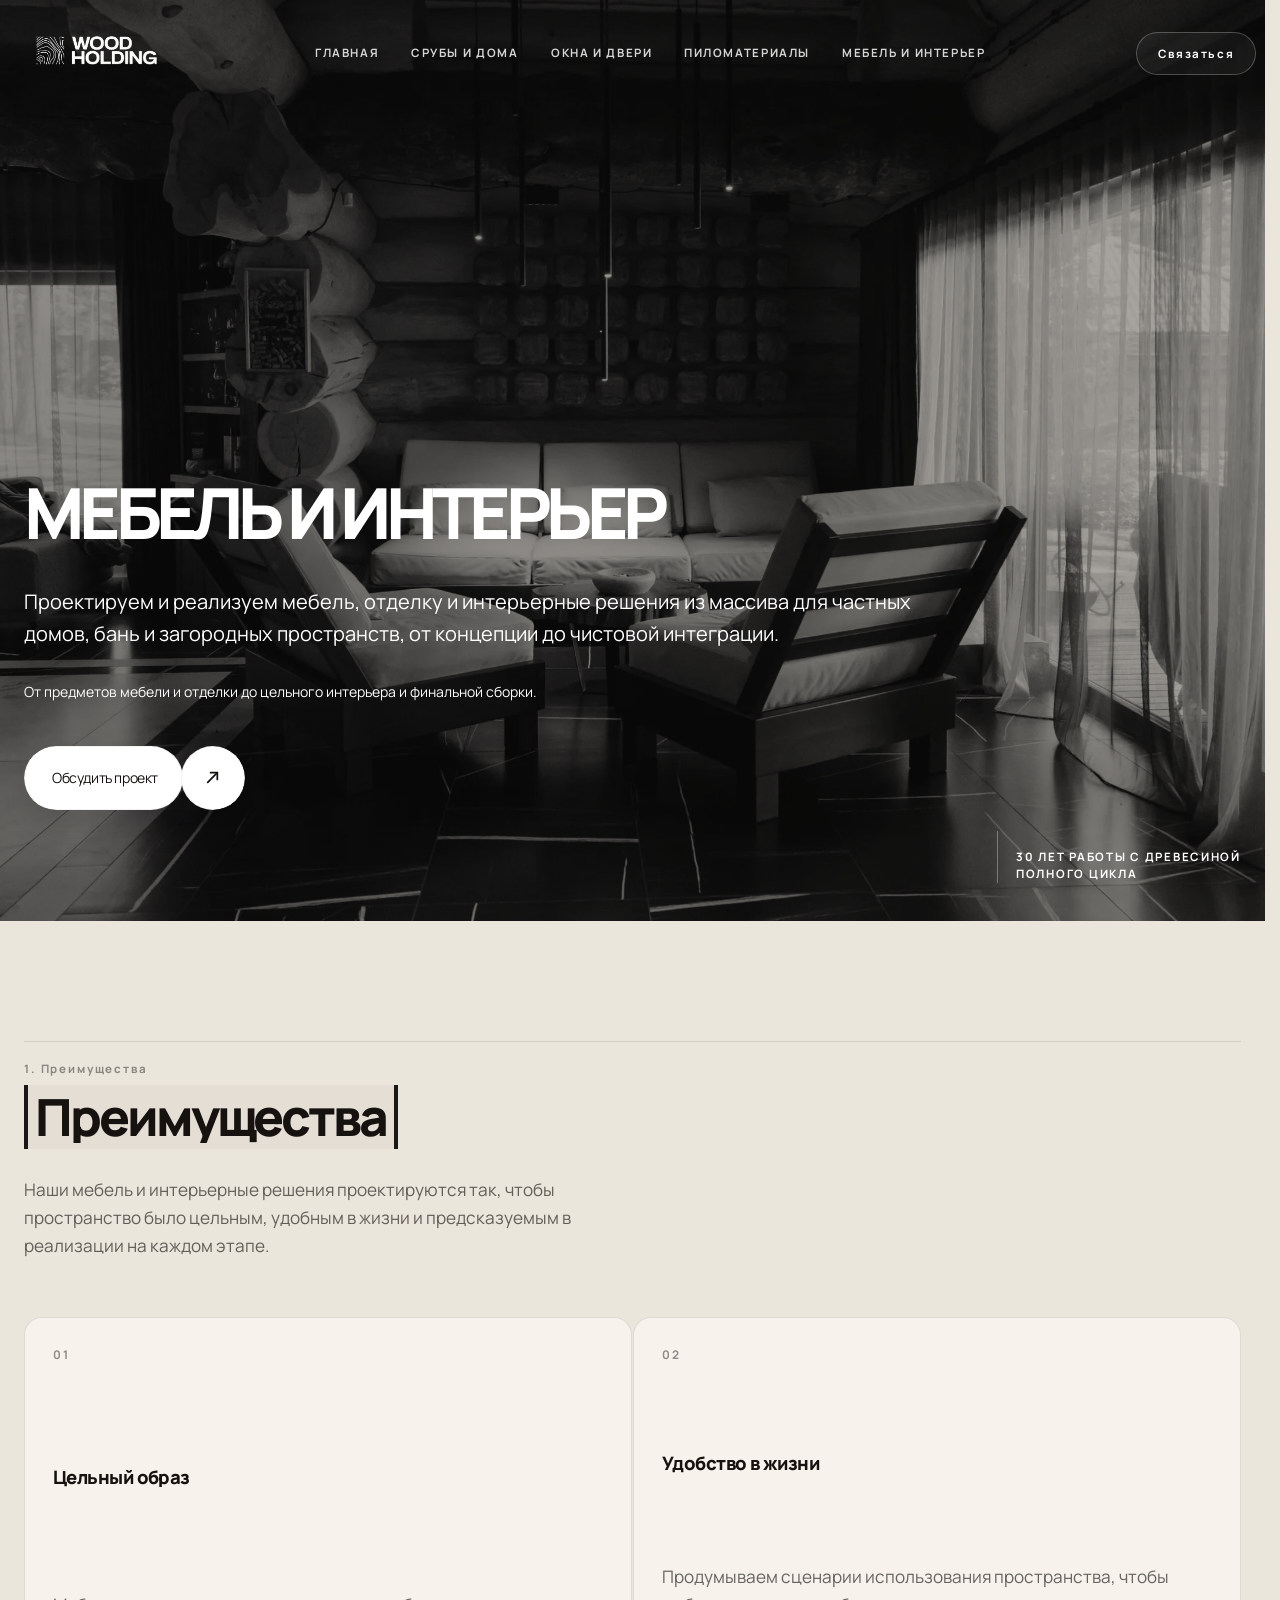
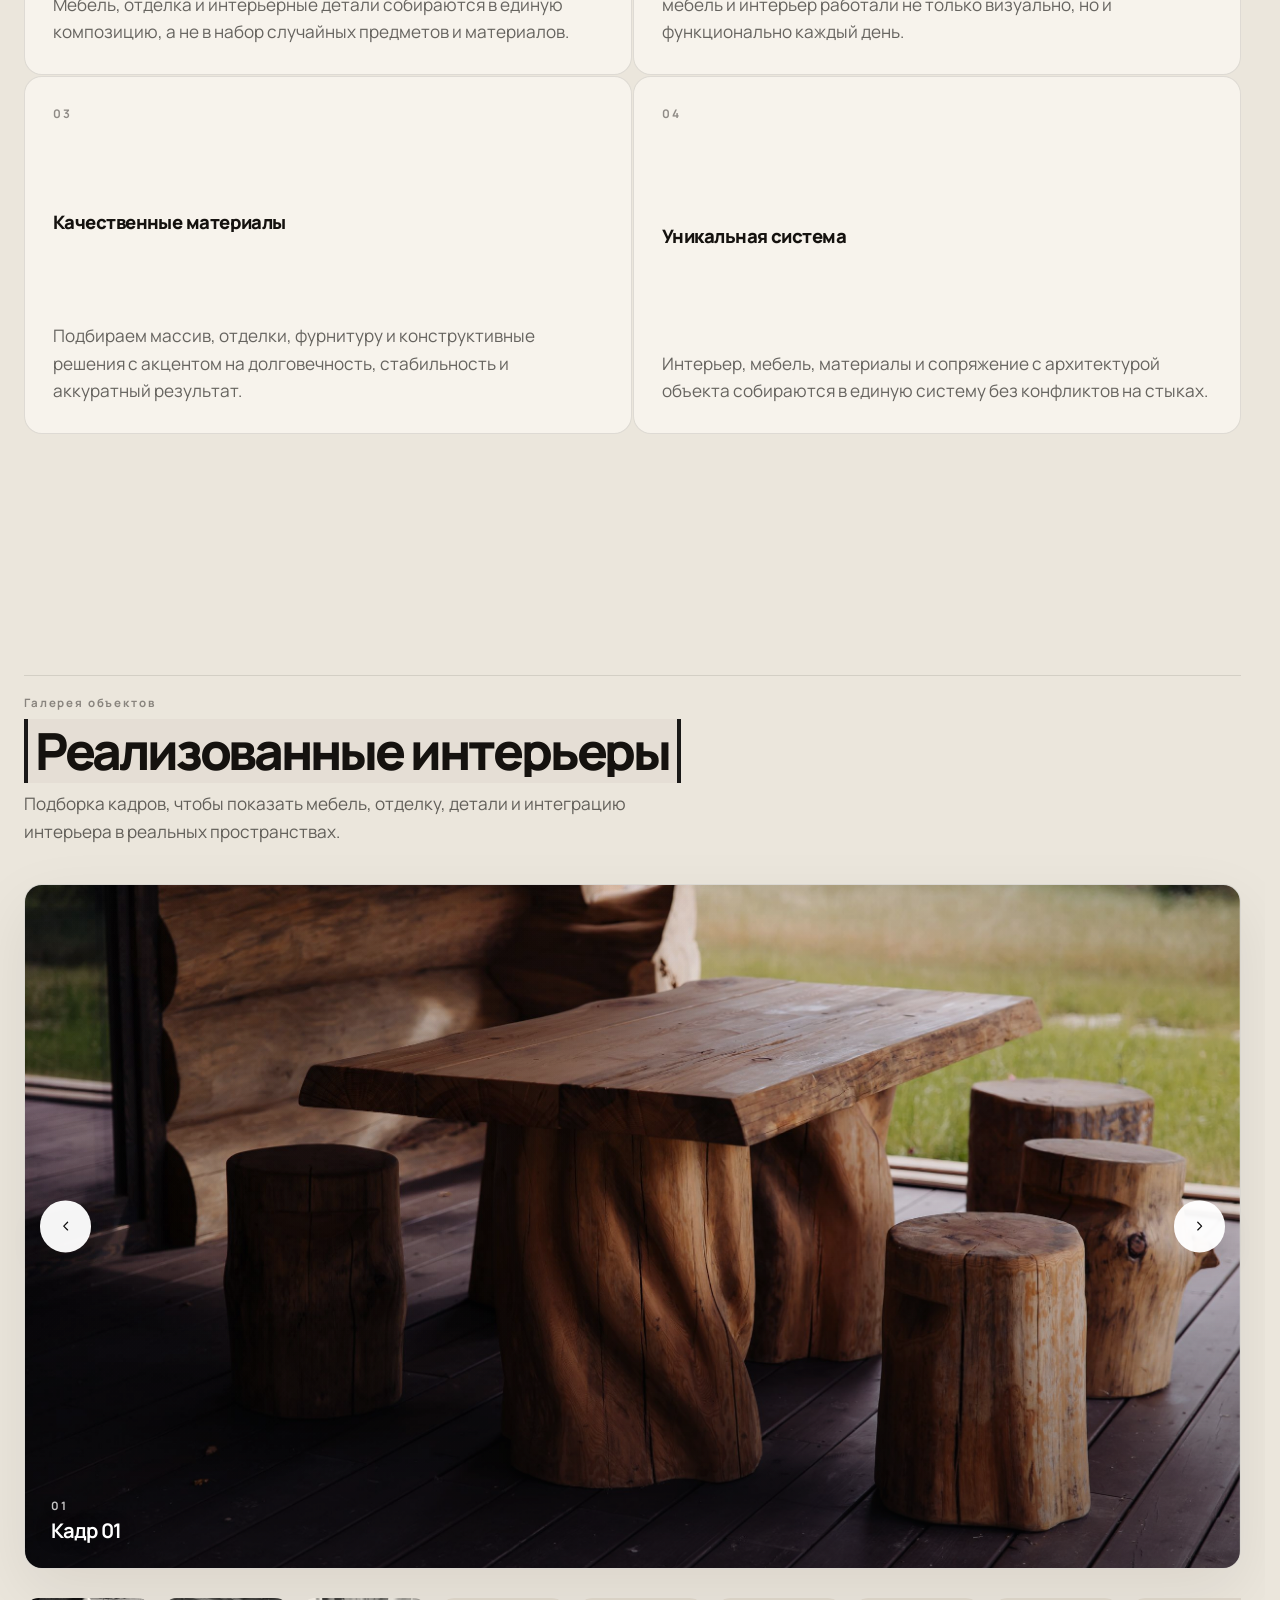
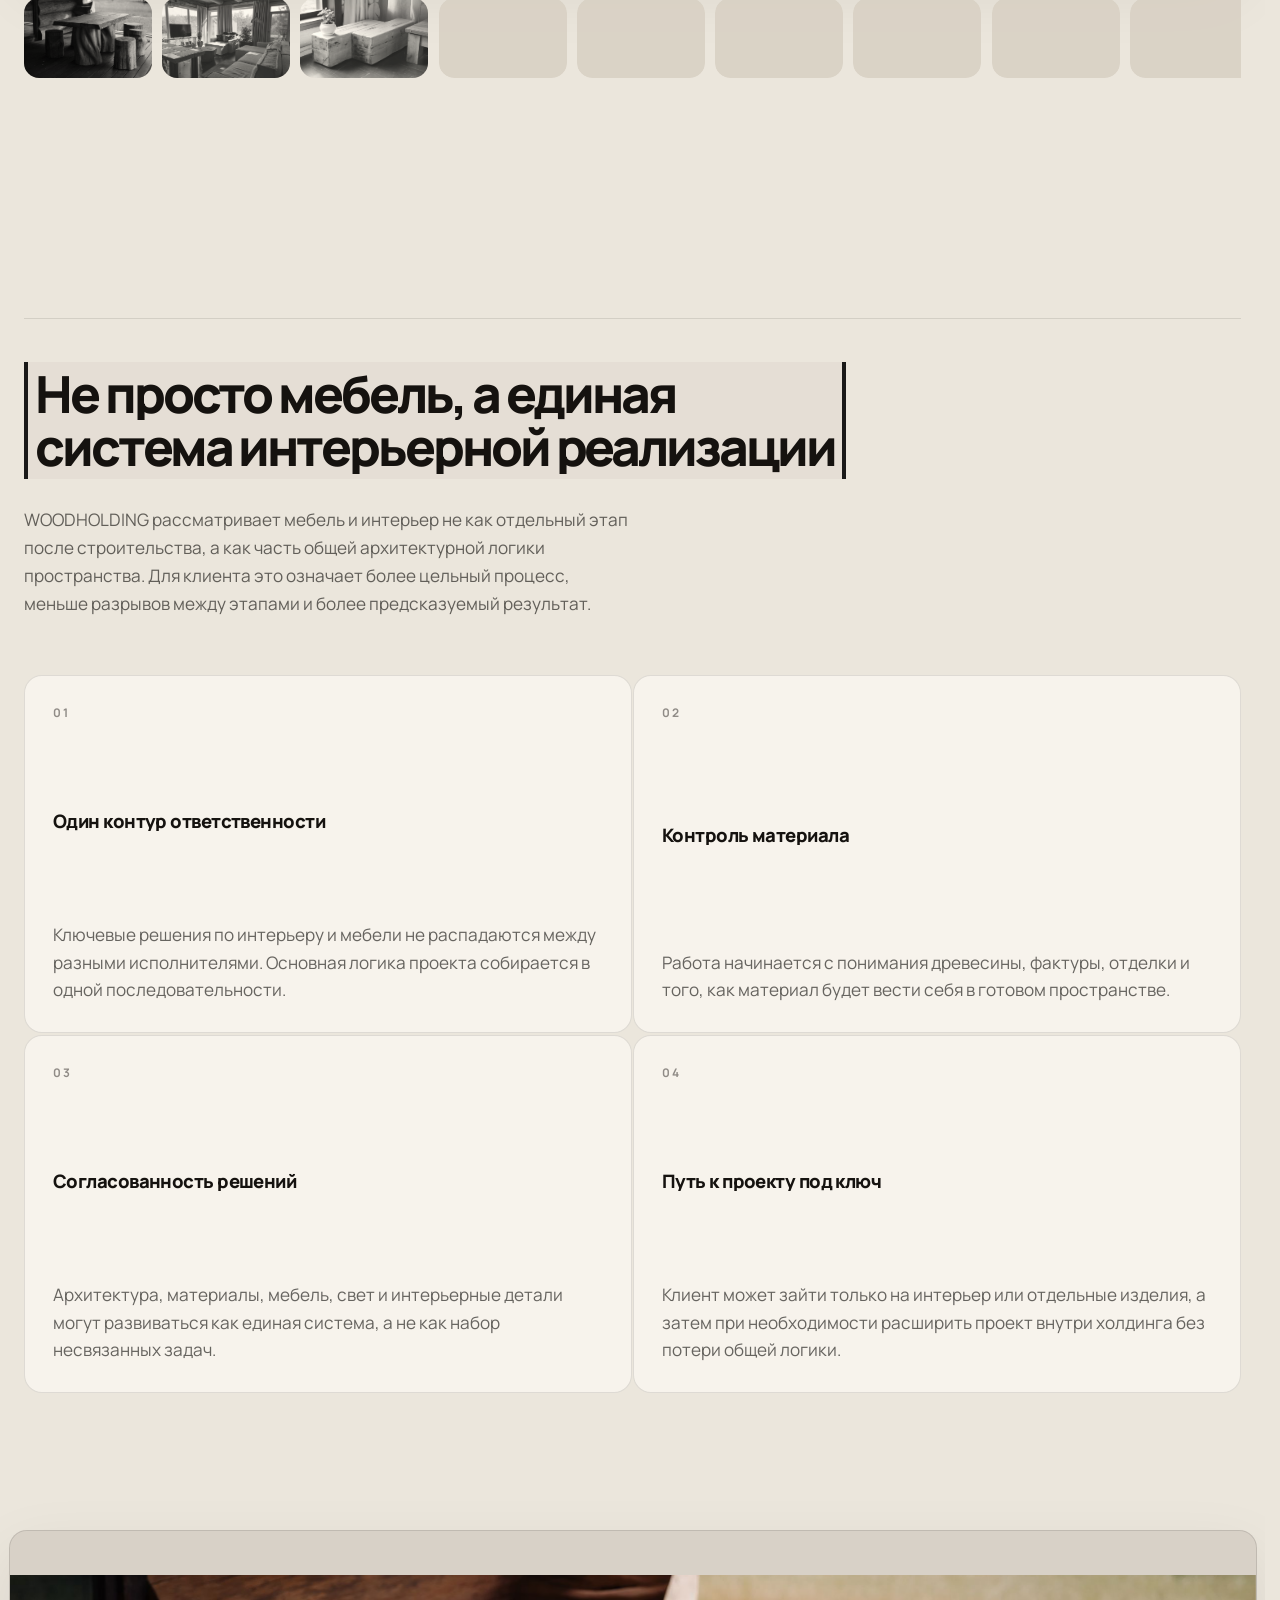
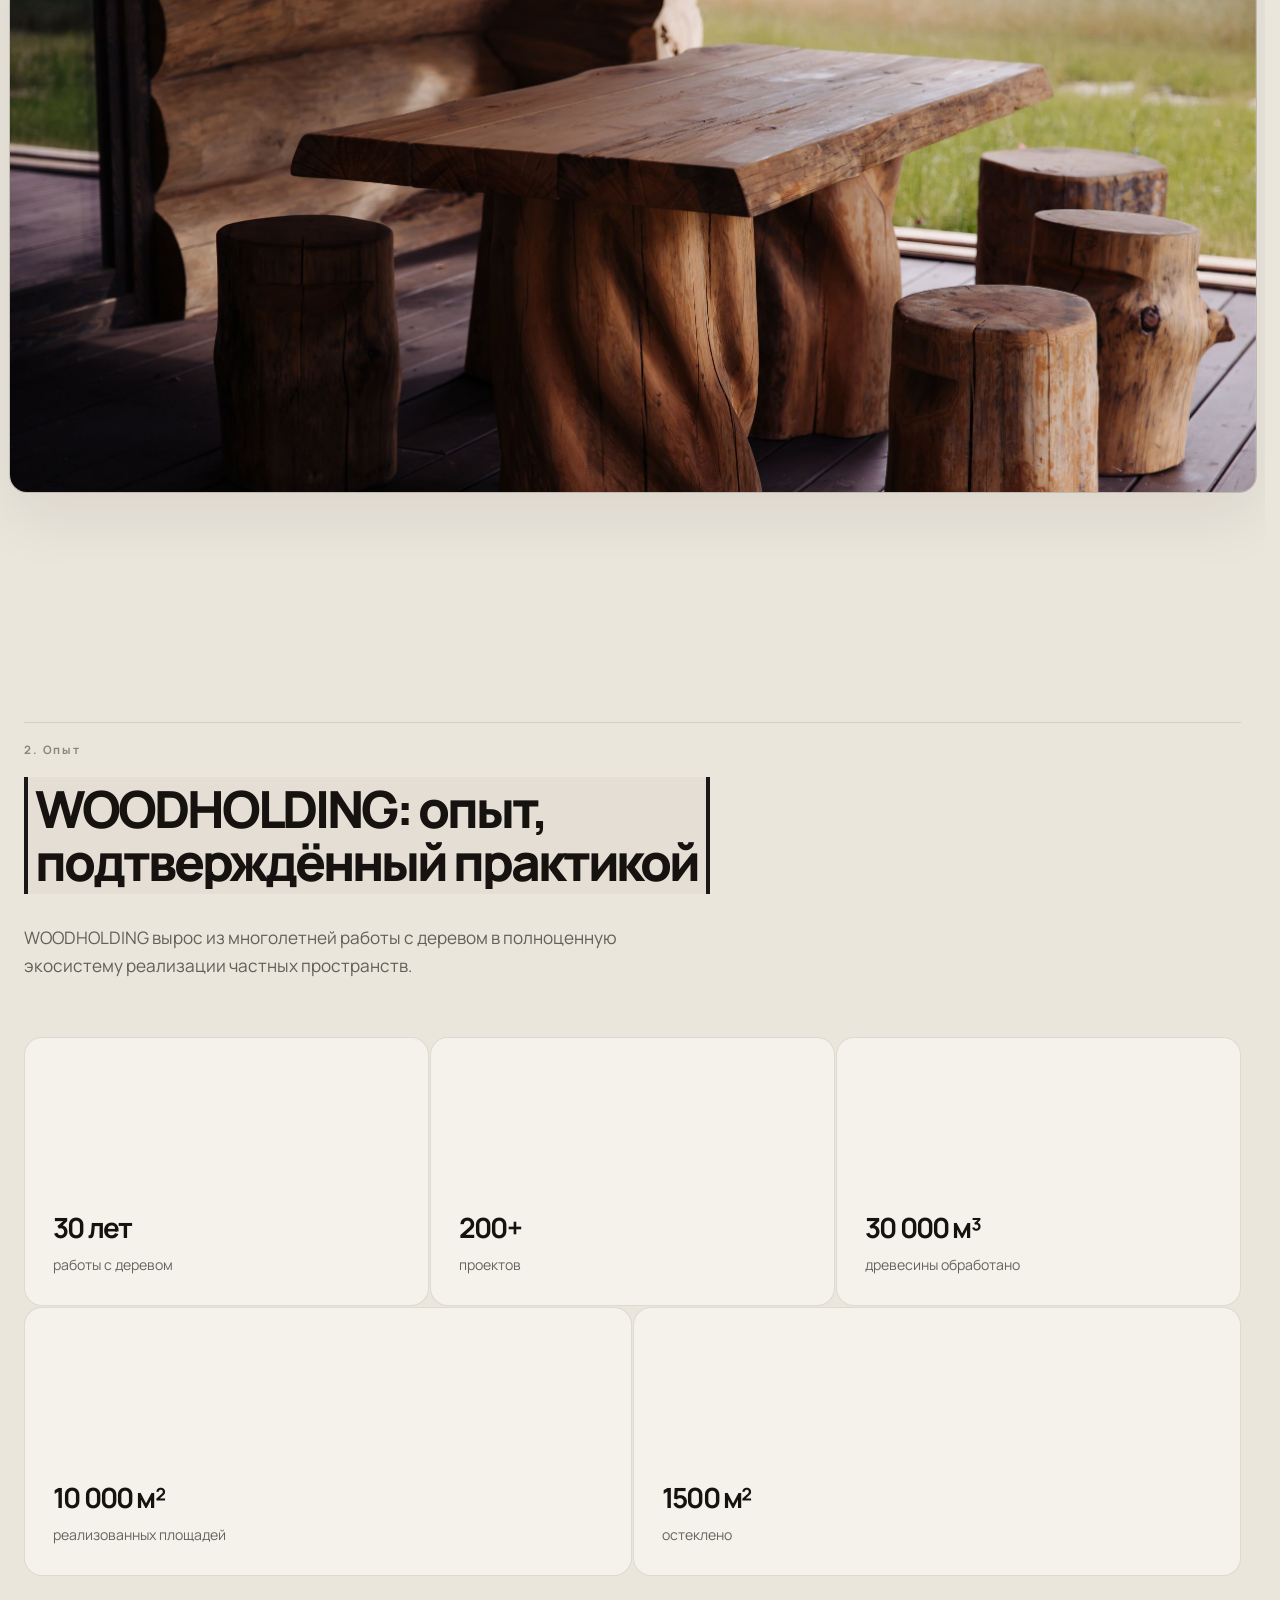
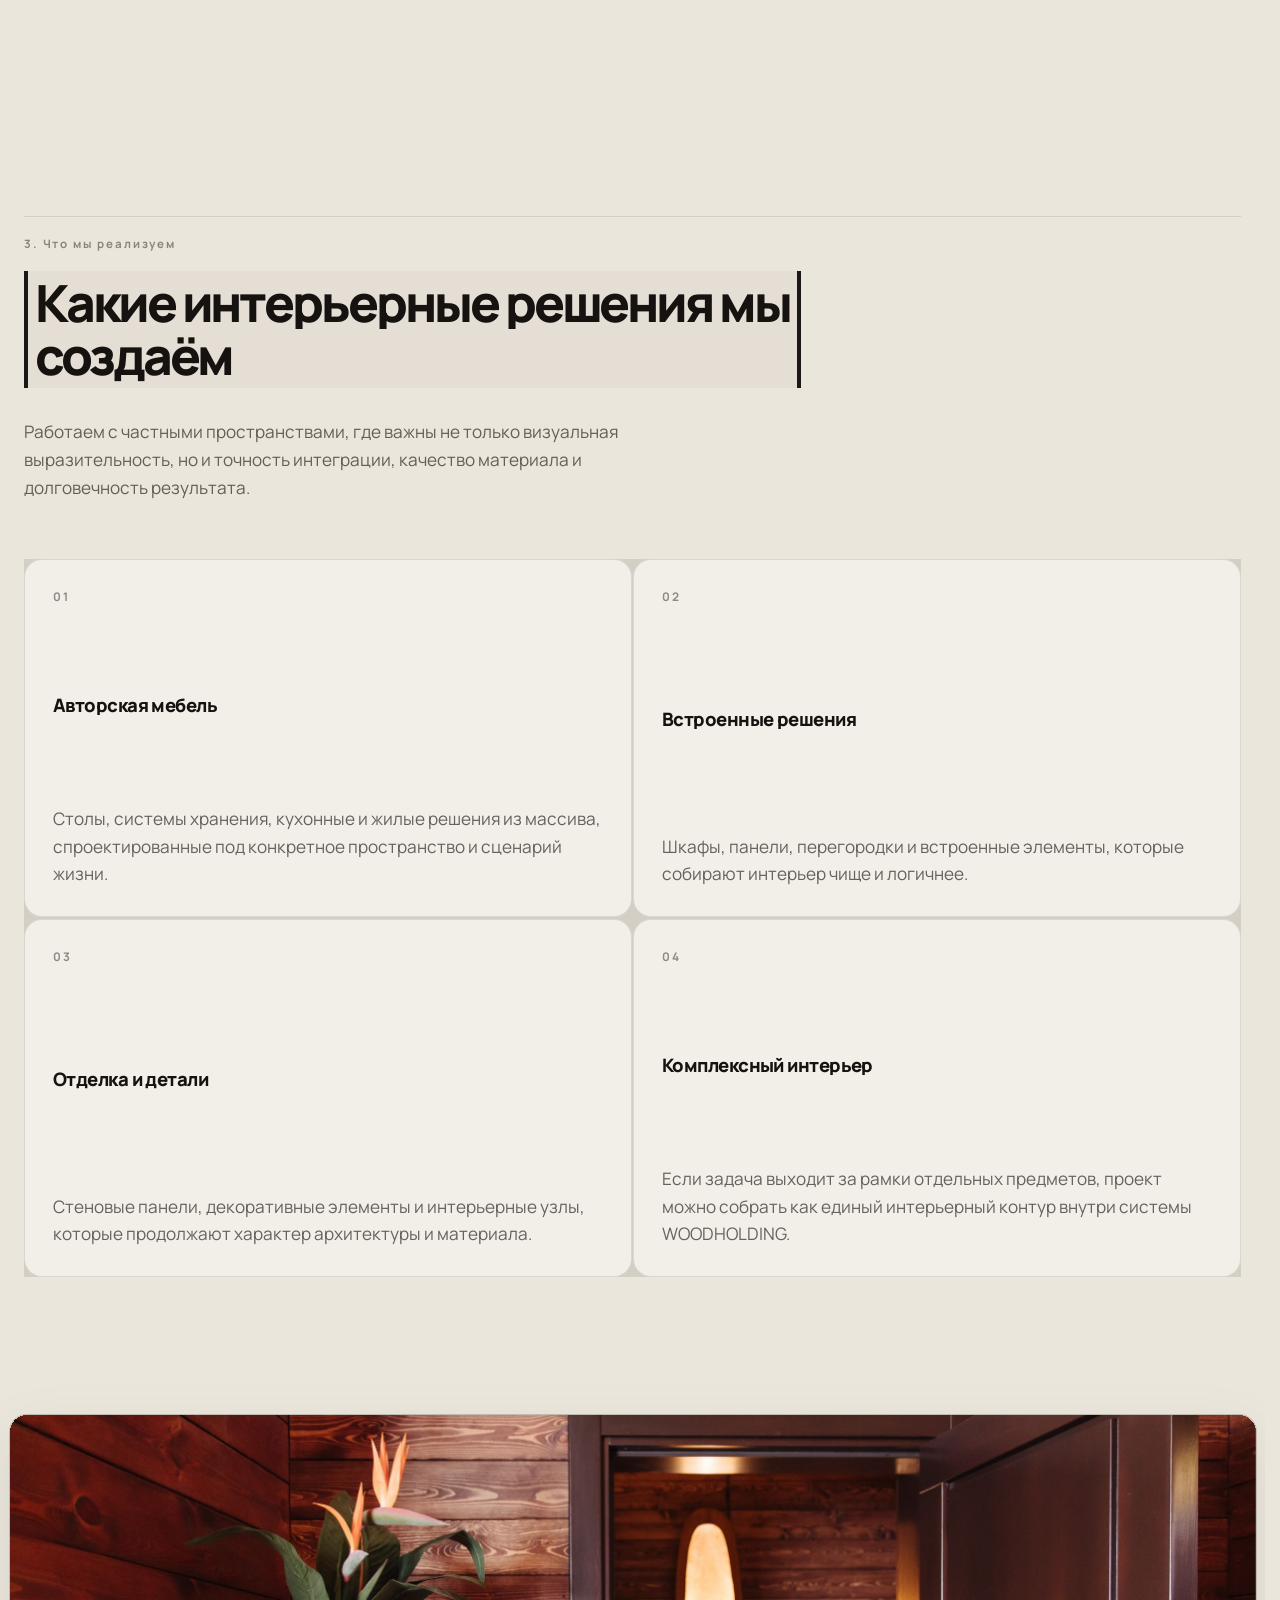
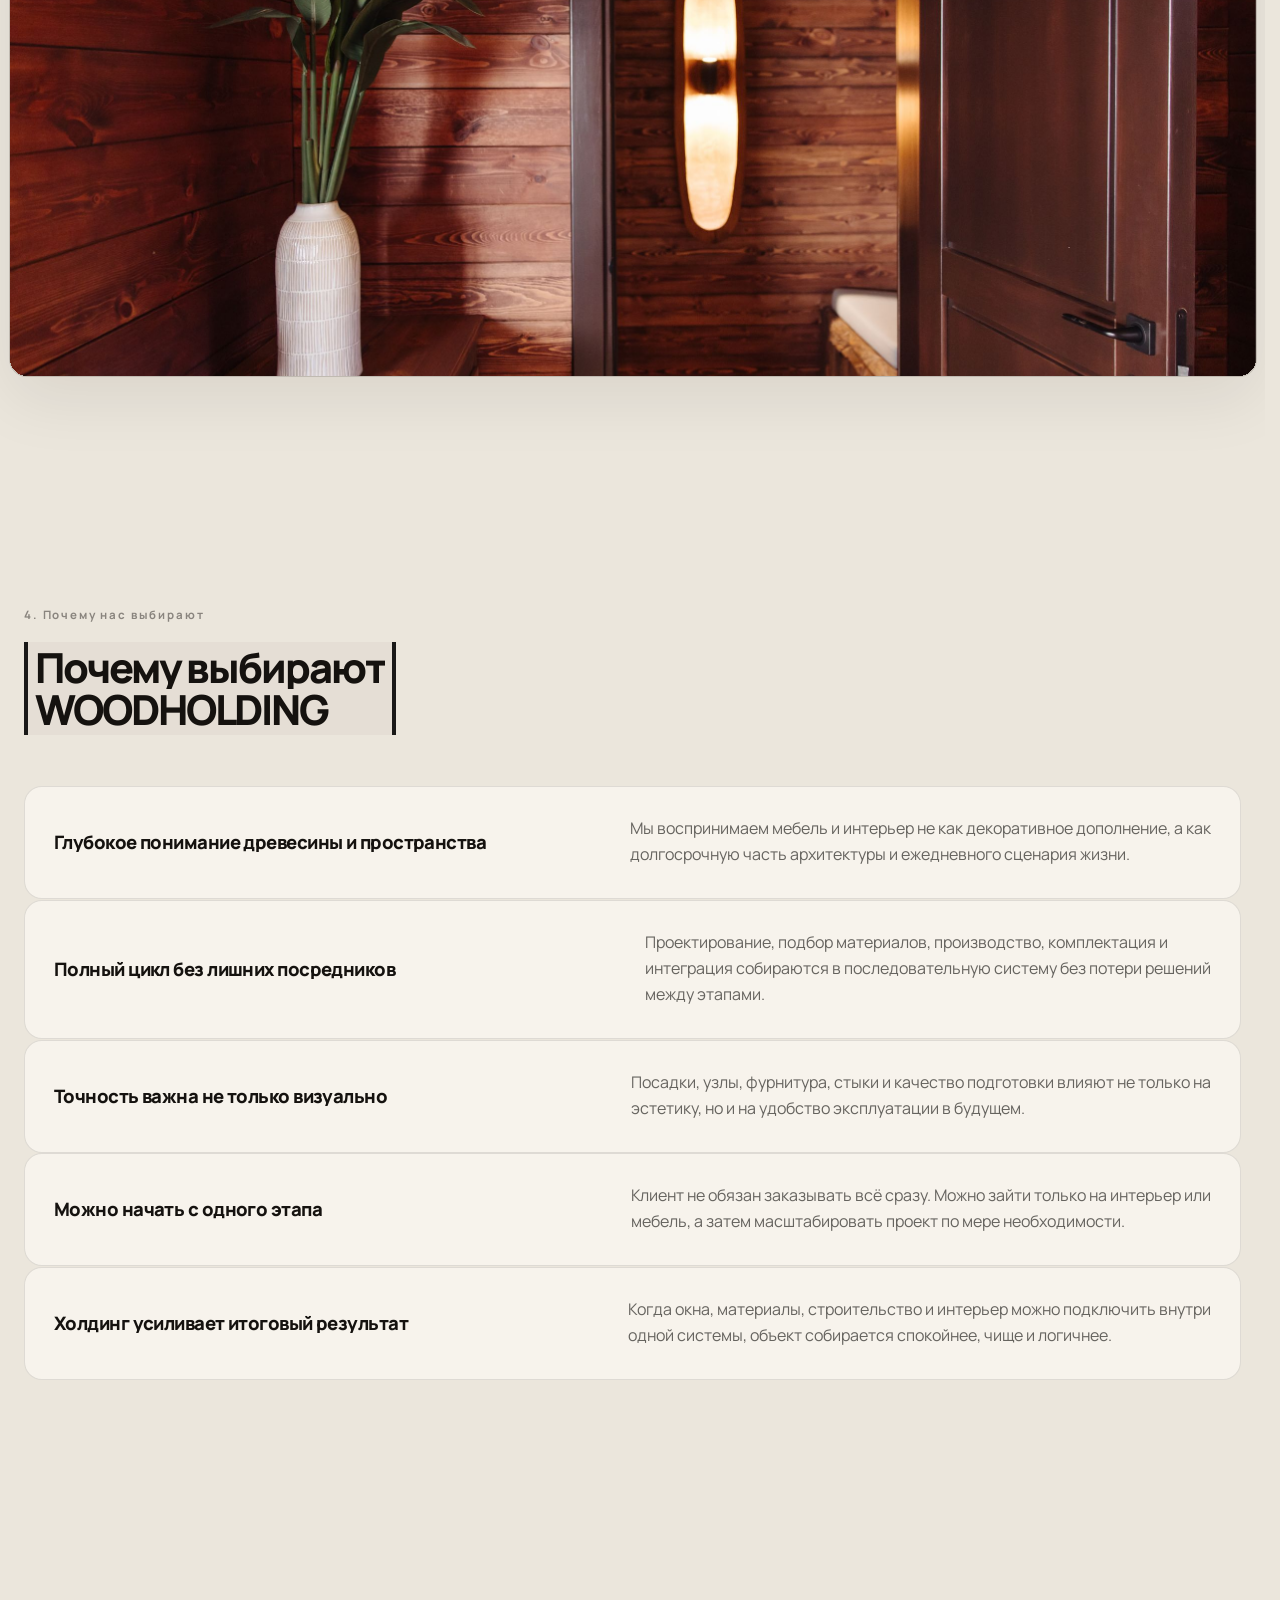
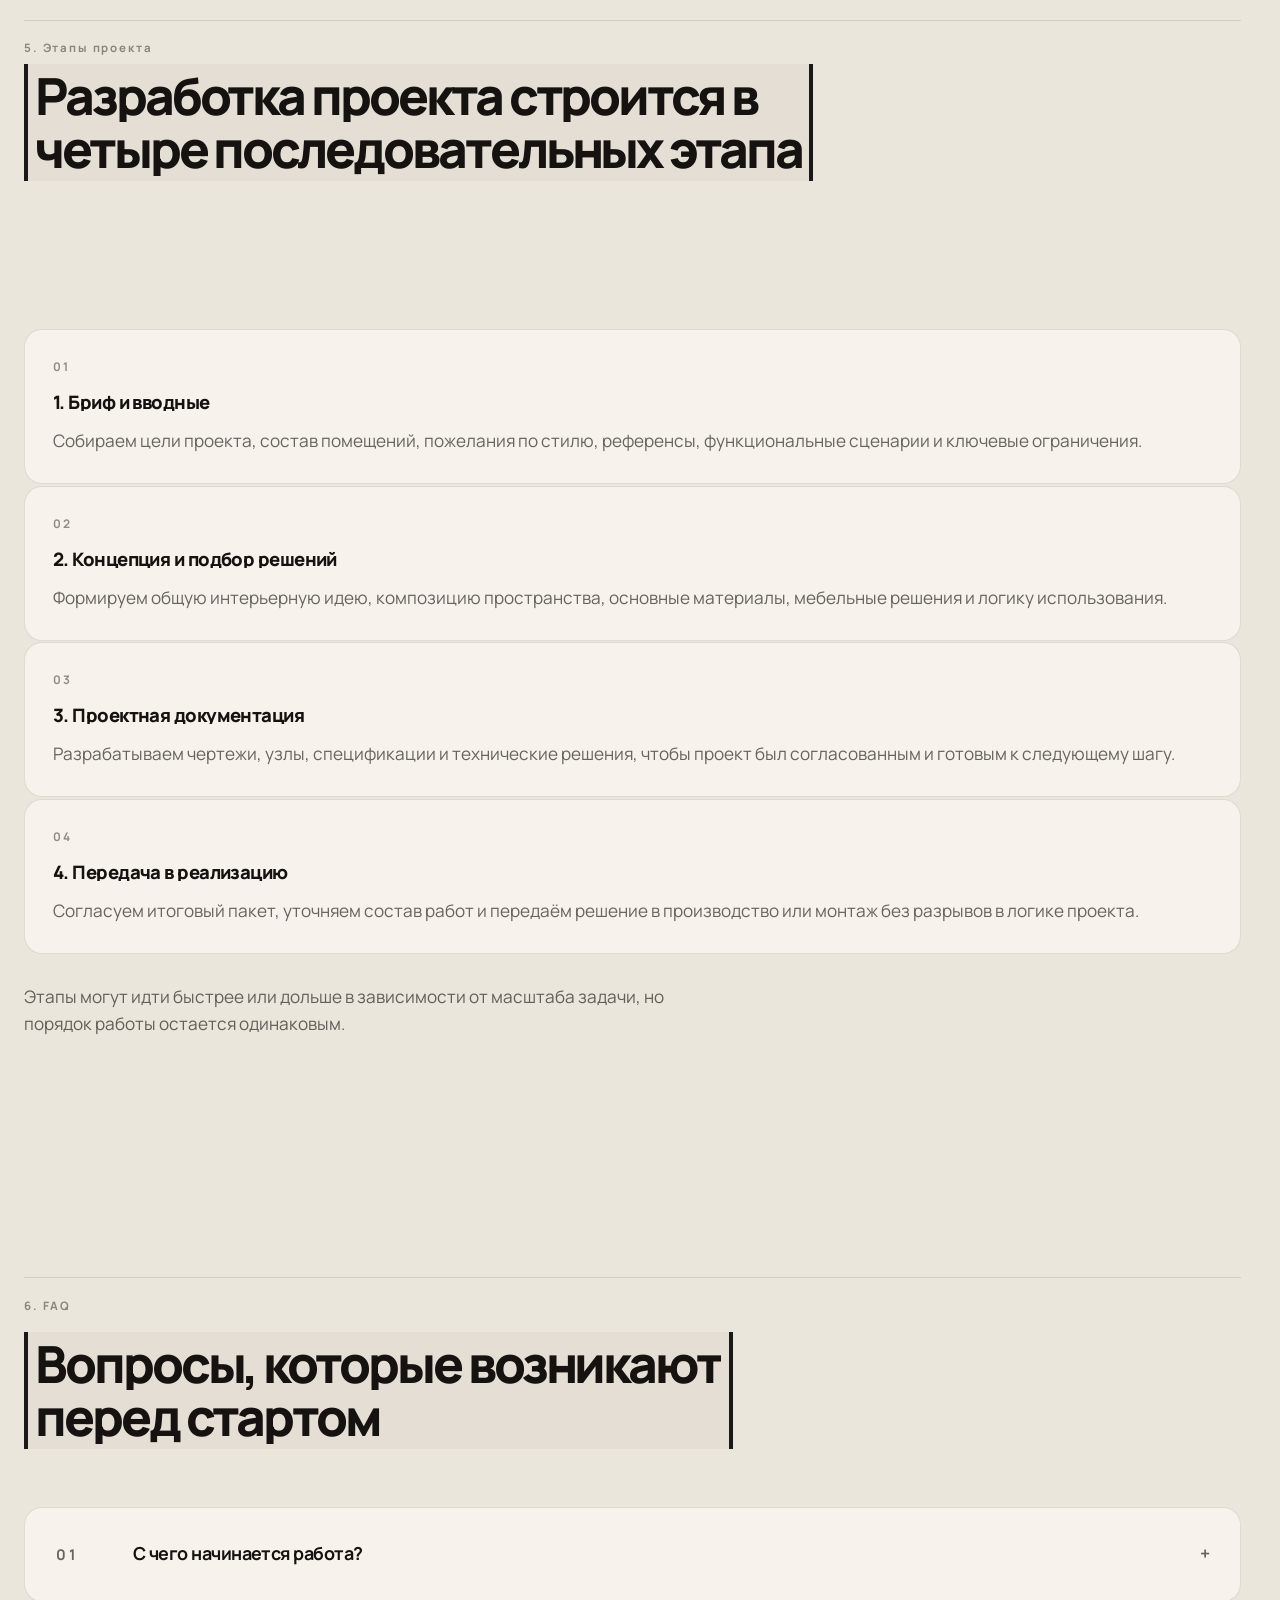
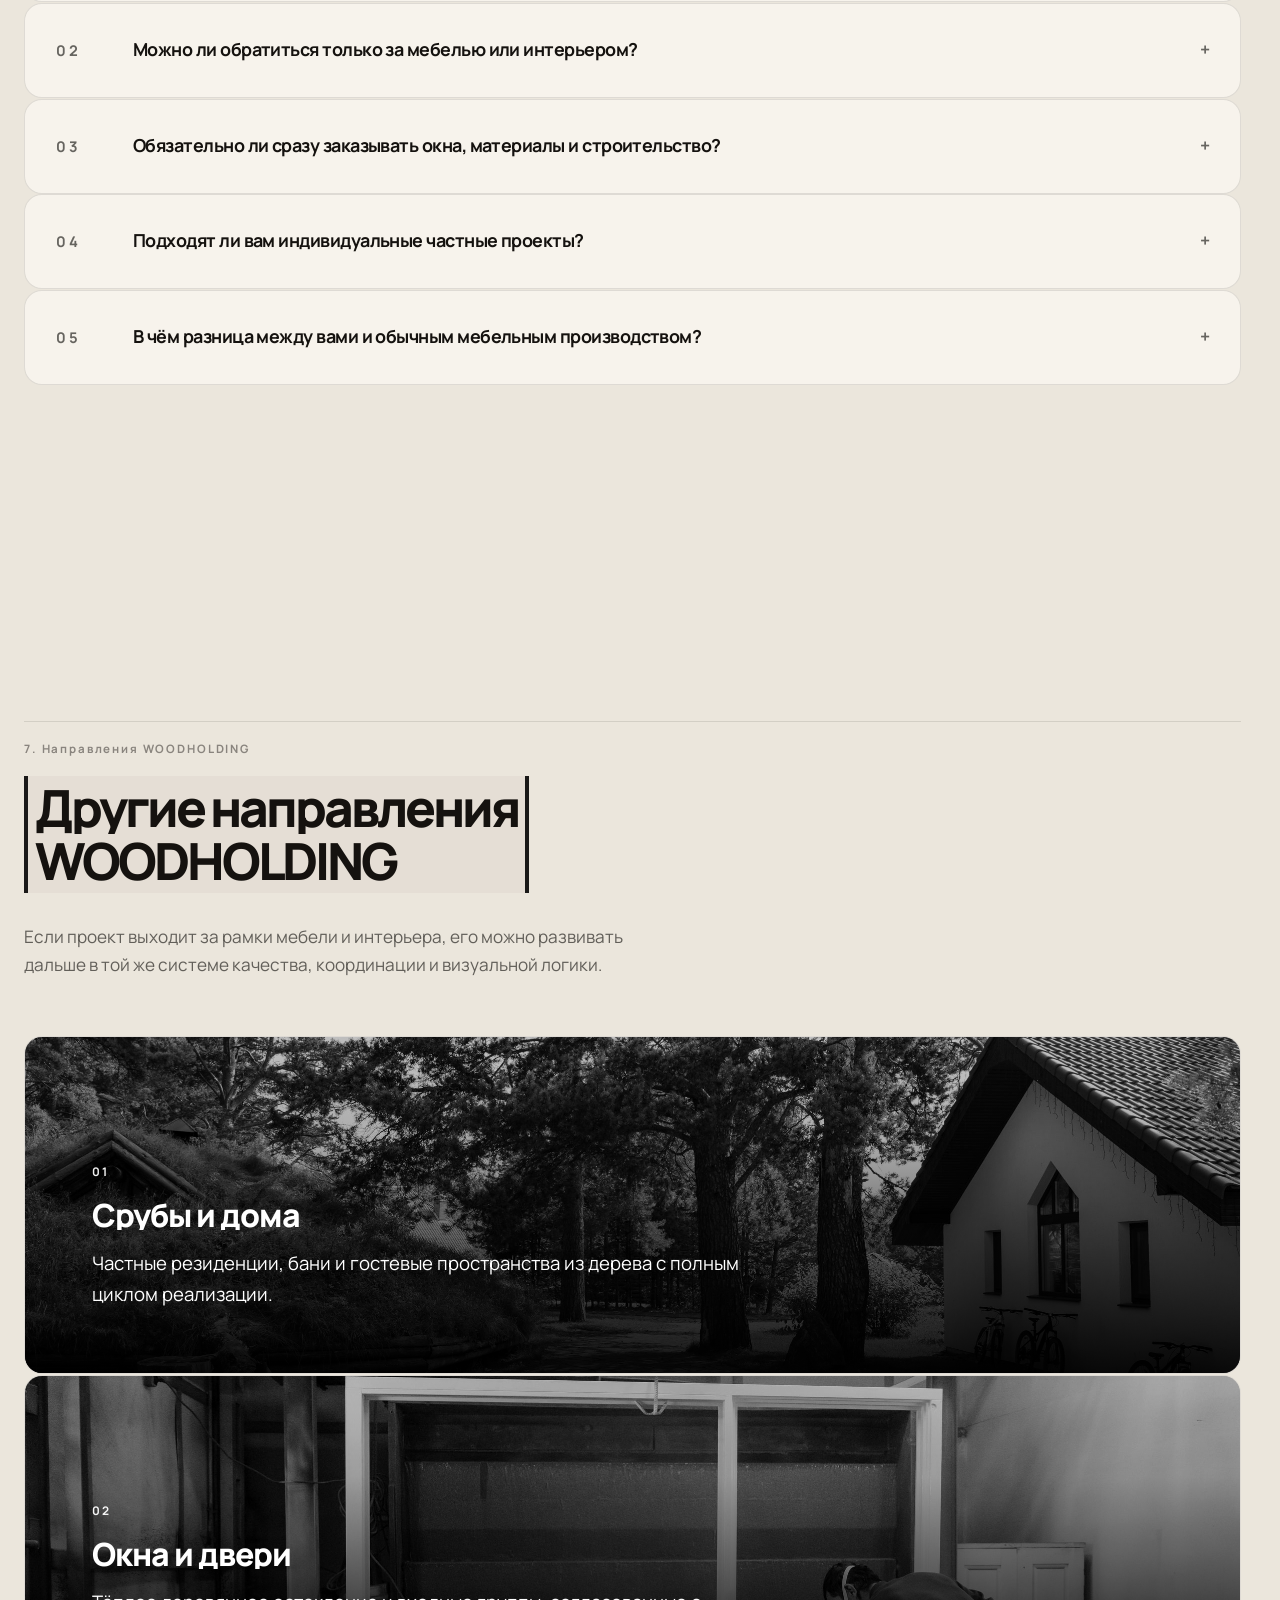
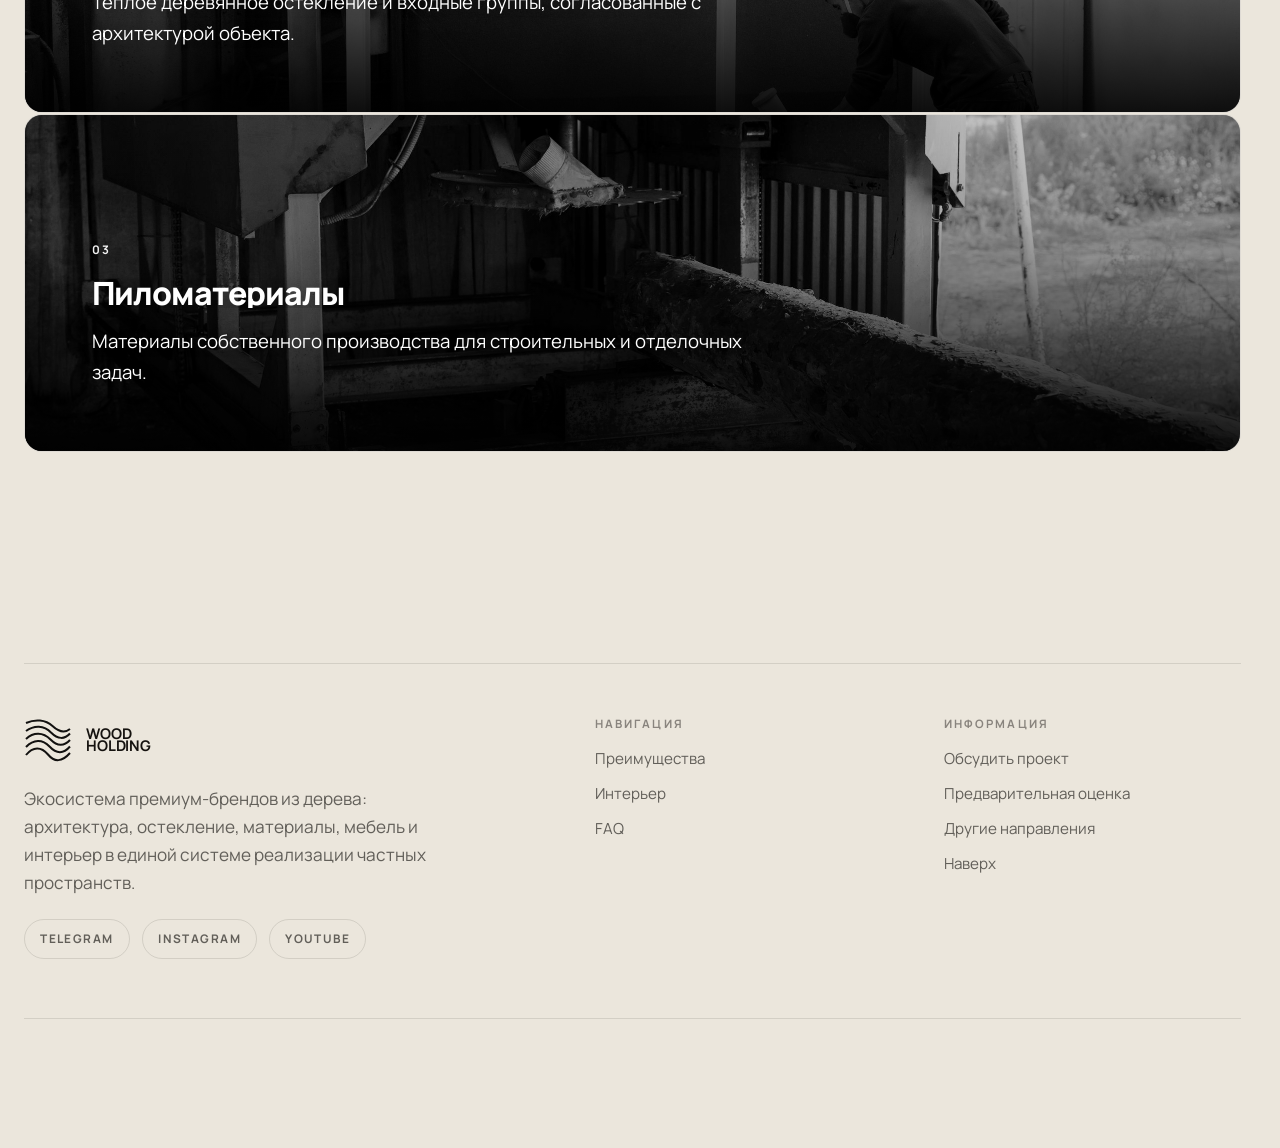
==== mebel-i-interer.html @ 29670af3 "Initial site publish" ====
<!DOCTYPE html>
<html lang="ru">
  <head>
    <meta charset="UTF-8" />
    <meta name="viewport" content="width=device-width, initial-scale=1.0" />
    <title>Мебель и интерьер — WOODHOLDING</title>
    <meta
      name="description"
      content="WOODHOLDING — направление по мебели и интерьеру из массива: авторская мебель, отделка, встроенные решения и цельная интеграция в частные пространства."
    />
    <link rel="preconnect" href="https://fonts.googleapis.com" />
    <link rel="preconnect" href="https://fonts.gstatic.com" crossorigin />
    <link
      href="https://fonts.googleapis.com/css2?family=Manrope:wght@400;500;600;700;800&display=swap"
      rel="stylesheet"
    />
    <link rel="stylesheet" href="./styles.css" />
  </head>
  <body class="page-sruby-i-doma">
    <div id="page-root" aria-live="polite"></div>
    <script src="./mebel-i-interer.js"></script>
    <script src="./sruby-i-doma.js"></script>
    <script src="./script.js"></script>
  </body>
</html>
---- styles.css ----
:root {
  --bg: #ece9e2;
  --bg-strong: #d9d3ca;
  --surface: rgba(248, 246, 241, 0.72);
  --text: #121110;
  --text-soft: rgba(18, 17, 16, 0.68);
  --line: rgba(18, 17, 16, 0.12);
  --line-strong: rgba(18, 17, 16, 0.22);
  --hero-left: calc(clamp(2rem, 4vw, 4.5rem) + clamp(0px, 10vw, 160px) - 60px);
  --hero-right: clamp(1.5rem, 3vw, 3.5rem);
  --hero-copy-width: 34rem;
  --hero-aside-width: 12rem;
  --container: minmax(1.5rem, 1fr) minmax(0, 88rem) minmax(1.5rem, 1fr);
  --font-sans: "Manrope", -apple-system, BlinkMacSystemFont, "Segoe UI", sans-serif;
  --step--1: clamp(0.875rem, 0.82rem + 0.16vw, 0.96rem);
  --step-0: clamp(1rem, 0.94rem + 0.2vw, 1.12rem);
  --step-1: clamp(1rem, 0.93rem + 0.18vw, 1.12rem);
  --step-2: clamp(1.6rem, 1.24rem + 0.9vw, 2.15rem);
  --step-3: clamp(2.4rem, 1.58rem + 1.8vw, 3.8rem);
  --step-4: clamp(1.98rem, 1.38rem + 1.65vw, 3.05rem);
  --step-5: clamp(4.5rem, 2.4rem + 5vw, 8.75rem);
  --space-1: clamp(0.75rem, 0.68rem + 0.22vw, 0.9rem);
  --space-2: clamp(1rem, 0.9rem + 0.35vw, 1.35rem);
  --space-3: clamp(1.5rem, 1.28rem + 0.7vw, 2rem);
  --space-4: clamp(2rem, 1.6rem + 1vw, 2.8rem);
  --space-5: clamp(3rem, 2.4rem + 1.6vw, 4.4rem);
  --space-6: clamp(4.5rem, 3.3rem + 3vw, 7rem);
  --space-7: clamp(6rem, 4.2rem + 4.8vw, 10rem);
  --radius: 1.5rem;
  --transition: 420ms cubic-bezier(0.16, 1, 0.3, 1);
}

*,
*::before,
*::after {
  box-sizing: border-box;
}

html {
  scroll-behavior: smooth;
}

body {
  margin: 0;
  min-width: 320px;
  font-family: var(--font-sans);
  font-size: var(--step-0);
  line-height: 1.45;
  color: var(--text);
  background: var(--bg);
}

img {
  display: block;
  max-width: 100%;
}

a {
  color: inherit;
  text-decoration: none;
}

button,
input,
textarea {
  font: inherit;
}

button {
  border: 0;
  background: none;
}

.site-shell {
  position: relative;
  overflow: clip;
}

.site-shell::before,
.site-shell::after {
  content: "";
  position: fixed;
  inset: 0;
  pointer-events: none;
  z-index: -1;
}

.site-shell::before {
  display: none;
}

.site-shell::after {
  display: none;
}

.container {
  display: grid;
  grid-template-columns: var(--container);
}

.container > * {
  grid-column: 2;
}

.section {
  padding: var(--space-7) 0;
}

.feature-photo {
  padding: 0 0 var(--space-6);
}

.feature-photo__frame {
  --feature-photo-bleed: clamp(1rem, 2.4vw, 2.75rem);
  --feature-photo-overflow: clamp(2.5rem, 7vw, 5.5rem);
  --feature-photo-offset: 0px;
  position: relative;
  width: calc(100% + var(--feature-photo-bleed));
  height: clamp(20rem, 44vw, 38rem);
  margin-left: calc(var(--feature-photo-bleed) * -0.5);
  overflow: hidden;
  border: 1px solid rgba(18, 17, 16, 0.12);
  border-radius: var(--radius);
  background: #d8d1c7;
  box-shadow: var(--shadow-soft);
}

.feature-photo__frame img {
  position: absolute;
  top: calc(var(--feature-photo-overflow) * -0.5);
  left: 0;
  width: 100%;
  height: calc(100% + var(--feature-photo-overflow));
  object-fit: cover;
  object-position: center;
  transform: translate3d(0, var(--feature-photo-offset), 0);
  will-change: transform;
}

.section-heading,
.hero-grid,
.form-grid,
.atmosphere-grid,
.why-grid,
.final-cta-grid {
  display: grid;
  gap: var(--space-4);
}

.section-heading {
  grid-template-columns: 1.25fr 0.75fr;
  align-items: end;
  margin-bottom: var(--space-5);
  padding-top: var(--space-2);
  border-top: 1px solid var(--line);
}

.section-intro {
  display: grid;
  gap: var(--space-2);
  max-width: 52rem;
}

.section-heading--stacked {
  grid-template-columns: 1fr;
  align-items: start;
  gap: clamp(0.35rem, 0.8vw, 0.7rem);
}

.section-heading--stacked .section-intro {
  max-width: 52rem;
  gap: clamp(0.3rem, 0.55vw, 0.5rem);
}

.section-heading--stacked .section-copy {
  max-width: 38rem;
  margin-top: 0;
}

.eyebrow {
  margin: 0;
  font-size: 0.74rem;
  font-weight: 700;
  letter-spacing: 0.2em;
  text-transform: uppercase;
  color: var(--text-soft);
}

.eyebrow--number {
  text-transform: none;
  letter-spacing: 0.12em;
}

h1,
h2,
h3,
p {
  margin: 0;
}

h1,
h2,
h3,
.button,
.brand-type,
.site-nav a,
.hero-note,
.card-index,
.metric-item strong,
.process-step span {
  text-transform: uppercase;
}

h1,
h2,
h3 {
  line-height: 0.94;
  letter-spacing: -0.05em;
  font-weight: 800;
}

h1 {
  font-size: clamp(3.6rem, 6vw, 6.2rem);
  max-width: 8.5ch;
  line-height: 0.88;
}

h2 {
  font-size: var(--step-4);
  line-height: 1;
  max-width: 22ch;
  text-wrap: balance;
}

h3 {
  font-size: var(--step-1);
  line-height: 1.02;
  letter-spacing: -0.03em;
  text-wrap: balance;
}

.section-copy,
.direction-card p,
.metric-item p,
.estimate-form span,
.form-note,
.hero-subtitle,
.hero-extra,
.atmosphere-list,
.project-meta,
.faq-list summary,
.site-nav a {
  color: var(--text-soft);
}

.site-header {
  position: fixed;
  left: 0;
  right: 0;
  top: 0;
  z-index: 30;
  padding: 0;
}

.site-header::before {
  content: "";
  position: absolute;
  inset: 0;
  background: linear-gradient(
    180deg,
    rgba(7, 8, 10, 0.28) 0%,
    rgba(7, 8, 10, 0.2) 58%,
    rgba(7, 8, 10, 0.1) 100%
  );
  opacity: 0;
  pointer-events: none;
  transition:
    opacity 220ms ease,
    background 220ms ease;
  -webkit-backdrop-filter: blur(10px) saturate(112%);
  backdrop-filter: blur(10px) saturate(112%);
}

.site-header.is-scrolled::before {
  opacity: 1;
}

.header-inner {
  grid-column: 2;
  display: grid;
  grid-template-columns: auto 1fr auto;
  align-items: center;
  column-gap: 1.5rem;
  min-height: 5.5rem;
  padding-top: 1rem;
  padding-bottom: 0.95rem;
  border-bottom: 0;
  position: relative;
  z-index: 1;
}

.site-header.is-scrolled .header-inner {
  border-bottom: 1px solid rgba(255, 255, 255, 0.12);
}

.brand {
  display: inline-flex;
  align-items: center;
  gap: 0.85rem;
  padding: 0;
  background: transparent;
  border: 0;
  justify-self: start;
}

.site-header .brand {
  gap: 0;
}

.brand-mark {
  width: 3rem;
  aspect-ratio: 1;
  background-image: url("data:image/svg+xml,%3Csvg width='96' height='96' viewBox='0 0 96 96' fill='none' xmlns='http://www.w3.org/2000/svg'%3E%3Cpath d='M4 80C18 62 35 63 48 79C61 95 76 94 92 76' stroke='white' stroke-width='4'/%3E%3Cpath d='M4 64C19 48 37 48 51 63C65 78 79 78 92 63' stroke='white' stroke-width='4'/%3E%3Cpath d='M4 48C19 34 38 34 53 49C67 63 80 63 92 50' stroke='white' stroke-width='4'/%3E%3Cpath d='M4 32C20 20 40 20 54 35C68 49 81 49 92 37' stroke='white' stroke-width='4'/%3E%3Cpath d='M4 16C22 8 43 9 57 22C71 35 82 36 92 28' stroke='white' stroke-width='4'/%3E%3C/svg%3E");
  background-size: cover;
  background-repeat: no-repeat;
}

.brand-logo-full {
  display: block;
  width: clamp(8.75rem, 11vw, 11.5rem);
  aspect-ratio: 2166 / 1142;
  background-image: url("./ЛОГО 5.png");
  background-size: contain;
  background-repeat: no-repeat;
  background-position: center;
}

.brand-type {
  font-size: 0.92rem;
  font-weight: 700;
  letter-spacing: -0.04em;
  line-height: 0.84;
  white-space: nowrap;
  color: #fff;
}

.site-nav {
  justify-self: center;
  display: inline-flex;
  align-items: center;
  gap: 2rem;
  padding: 0;
  background: transparent;
  border: 0;
}

.site-nav a {
  position: relative;
  font-size: 0.72rem;
  font-weight: 700;
  letter-spacing: 0.17em;
  color: rgba(255, 255, 255, 0.82);
  transition:
    color var(--transition),
    opacity var(--transition);
}

.site-nav a::after,
.footer-column a::after {
  content: "";
  position: absolute;
  left: 0;
  right: 0;
  bottom: -0.28rem;
  height: 1px;
  background: currentColor;
  transform: scaleX(0);
  transform-origin: left;
  transition: transform var(--transition);
  opacity: 0.45;
}

.site-nav a:hover,
.site-nav a:focus-visible {
  color: #fff;
}

.site-nav a:hover::after,
.site-nav a:focus-visible::after,
.footer-column a:hover::after,
.footer-column a:focus-visible::after {
  transform: scaleX(1);
}

.nav-toggle {
  display: none;
}

.header-contact {
  justify-self: end;
  display: inline-flex;
  align-items: center;
  justify-content: center;
  min-height: 2.9rem;
  padding: 0 1.3rem;
  border: 1px solid rgba(255, 255, 255, 0.24);
  background: rgba(255, 255, 255, 0.05);
  color: #fff;
  font-size: 0.72rem;
  font-weight: 700;
  letter-spacing: 0.17em;
  text-transform: none;
  transition:
    background-color var(--transition),
    border-color var(--transition),
    transform var(--transition);
}

.header-contact:hover,
.header-contact:focus-visible {
  background: rgba(255, 255, 255, 0.12);
  border-color: rgba(255, 255, 255, 0.4);
  transform: translateY(-1px);
}

.hero {
  position: relative;
  min-height: 100svh;
  display: grid;
  align-items: end;
  padding: 0 0 2.5rem;
}

.hero::before {
  content: "";
  position: absolute;
  inset: 0;
  background: linear-gradient(
    90deg,
    rgba(7, 8, 10, 0.5) 0%,
    rgba(7, 8, 10, 0.32) 22%,
    rgba(7, 8, 10, 0.12) 48%,
    rgba(7, 8, 10, 0.04) 74%,
    rgba(7, 8, 10, 0.12) 100%
  );
}

.hero::after {
  content: "";
  position: absolute;
  inset: 0;
  background: radial-gradient(
    circle at 16% 42%,
    rgba(7, 8, 10, 0.18) 0%,
    rgba(7, 8, 10, 0.12) 22%,
    rgba(7, 8, 10, 0) 56%
  );
}

.hero-media-wrap,
.hero-grid {
  grid-area: 1 / 1;
}

.hero-media-wrap {
  position: absolute;
  inset: -10rem 0 0;
  overflow: hidden;
}

.hero-media {
  width: 100%;
  height: 100%;
  object-fit: cover;
  filter: grayscale(100%) contrast(0.95) sepia(12%);
  transform: scale(1.02);
}

.hero-video {
  object-position: center center;
  filter: none;
}

.hero-grid {
  position: relative;
  z-index: 1;
  grid-template-columns: minmax(0, var(--hero-copy-width)) minmax(9rem, var(--hero-aside-width));
  justify-content: space-between;
  align-items: end;
  min-height: calc(100svh - 15rem);
  padding-top: 8.5rem;
  padding-left: var(--hero-left);
  padding-right: var(--hero-right);
}

.hero-copy {
  gap: 0;
  max-width: var(--hero-copy-width);
  padding-bottom: 0.25rem;
}

.hero-subtitle {
  max-width: 26rem;
  margin-top: 2rem;
  font-size: clamp(1.35rem, 1.08rem + 0.72vw, 1.7rem);
  line-height: 1.26;
  font-weight: 500;
  letter-spacing: -0.025em;
}

.hero-extra {
  max-width: 21rem;
  margin-top: 1.75rem;
  font-size: 1.02rem;
  line-height: 1.52;
  color: rgba(255, 255, 255, 0.76);
}

.hero-actions,
.cta-actions,
.section-actions {
  display: flex;
  flex-wrap: wrap;
  gap: 1rem;
}

.section-actions {
  width: 100%;
}

.hero-actions {
  margin-top: 2.5rem;
}

.hero-aside {
  align-self: end;
  justify-self: end;
  max-width: var(--hero-aside-width);
  padding-bottom: 0.7rem;
}

.hero-note {
  padding-top: 1rem;
  border-top: 1px solid rgba(255, 255, 255, 0.38);
  font-size: 0.72rem;
  font-weight: 700;
  letter-spacing: 0.18em;
  line-height: 1.45;
  color: rgba(255, 255, 255, 0.84);
}

.hero-frame-bottom {
  grid-column: 2;
  display: flex;
  align-items: center;
  justify-content: space-between;
  gap: 1.25rem;
  position: relative;
  z-index: 1;
  font-size: 0.68rem;
  font-weight: 700;
  letter-spacing: 0.18em;
  text-transform: uppercase;
  color: rgba(255, 255, 255, 0.74);
}

.hero-frame-bottom {
  margin-top: 1.75rem;
  padding-top: 1.25rem;
  padding-left: var(--hero-left);
  padding-right: var(--hero-right);
  border-top: 1px solid rgba(255, 255, 255, 0.22);
}

.hero .eyebrow,
.hero h1,
.hero .hero-subtitle,
.hero .hero-extra,
.hero .hero-note,
.hero .button-secondary,
.hero .hero-frame-top,
.hero .hero-frame-bottom {
  color: #fff;
}

h1#hero-title {
  font-size: clamp(4.5rem, 7.5vw, 7.5rem);
  width: max-content;
  max-width: none;
  line-height: 0.9;
  letter-spacing: -0.06em;
}

.hero .button-primary {
  min-height: 3.75rem;
  padding: 0 2rem;
  color: var(--text);
  background: #fff;
  border-color: rgba(255, 255, 255, 0.72);
  box-shadow: 0 10px 30px rgba(7, 8, 10, 0.16);
}

.hero .button-primary:hover,
.hero .button-primary:focus-visible {
  background: rgba(255, 255, 255, 0.92);
  border-color: #fff;
}

.hero .button-secondary {
  min-height: 3.75rem;
  padding: 0 2rem;
  border-color: rgba(255, 255, 255, 0.24);
  background: rgba(255, 255, 255, 0.03);
  backdrop-filter: blur(10px);
}

.hero .button-secondary:hover,
.hero .button-secondary:focus-visible {
  background: rgba(255, 255, 255, 0.1);
  border-color: rgba(255, 255, 255, 0.42);
}

.button {
  display: inline-flex;
  align-items: center;
  justify-content: center;
  min-height: 3.5rem;
  padding: 0.95rem 1.4rem;
  border: 1px solid var(--line-strong);
  font-size: 0.74rem;
  font-weight: 700;
  letter-spacing: 0.18em;
  transition:
    transform var(--transition),
    background-color var(--transition),
    color var(--transition),
    border-color var(--transition),
    box-shadow var(--transition);
}

.button:hover,
.button:focus-visible {
  transform: translateY(-2px);
}

.hero .button:focus-visible,
.site-header .site-nav a:focus-visible,
.site-header .header-contact:focus-visible,
.site-header .nav-toggle:focus-visible {
  outline: 2px solid rgba(255, 255, 255, 0.88);
  outline-offset: 4px;
}

.button-primary {
  color: var(--bg);
  background: var(--text);
}

.button-primary:hover,
.button-primary:focus-visible {
  background: #000;
}

.section-actions .button-primary {
  position: relative;
  isolation: isolate;
  flex: 1 1 100%;
  width: 100%;
  min-height: 4.85rem;
  padding-inline: 2.25rem;
  color: var(--text);
  background: transparent;
  border-color: rgba(21, 18, 15, 0.18);
  box-shadow: inset 0 0 0 1px rgba(18, 17, 16, 0.04);
  overflow: hidden;
  transition:
    transform 520ms cubic-bezier(0.19, 1, 0.22, 1),
    color 320ms ease,
    border-color 320ms ease,
    box-shadow 520ms cubic-bezier(0.19, 1, 0.22, 1);
}

.section-actions .button-primary__label {
  position: relative;
  z-index: 1;
}

.section-actions .button-primary__icon {
  position: absolute;
  top: 50%;
  right: 1.35rem;
  z-index: 1;
  display: inline-flex;
  align-items: center;
  justify-content: center;
  width: 1.45rem;
  height: 1.45rem;
  color: currentColor;
  transform: translateY(-50%);
  transition: transform 520ms cubic-bezier(0.19, 1, 0.22, 1);
  pointer-events: none;
}

.section-actions .button-primary__arrow {
  width: 100%;
  height: 100%;
  stroke: currentColor;
  stroke-width: 1.9;
  stroke-linecap: round;
  stroke-linejoin: round;
  fill: none;
}

.section-actions .button-primary::before,
.section-actions .button-primary::after {
  content: "";
  position: absolute;
  inset: 0;
  pointer-events: none;
  border-radius: inherit;
  z-index: -1;
}

.section-actions .button-primary::before {
  background: linear-gradient(180deg, #0f0e0d 0%, #1d1a17 55%, #27231f 100%);
  transform: scaleY(0);
  transform-origin: bottom center;
  opacity: 1;
  transition:
    transform 760ms cubic-bezier(0.19, 1, 0.22, 1),
    opacity 180ms ease;
}

.section-actions .button-primary::after {
  background: linear-gradient(
    180deg,
    rgba(255, 255, 255, 0) 0%,
    rgba(255, 255, 255, 0.06) 70%,
    rgba(255, 255, 255, 0.16) 100%
  );
  transform: translateY(120%);
  opacity: 0;
  transition:
    transform 820ms cubic-bezier(0.19, 1, 0.22, 1),
    opacity 220ms ease;
}

.section-actions .button-primary:hover,
.section-actions .button-primary:focus-visible {
  transform: translateY(-2px);
  color: #f8f4ee;
  background: transparent;
  border-color: rgba(18, 17, 16, 0.94);
  box-shadow:
    0 1.1rem 2.4rem rgba(18, 17, 16, 0.12),
    0 0.35rem 0.9rem rgba(18, 17, 16, 0.05),
    inset 0 0 0 1px rgba(255, 255, 255, 0.06);
}

.section-actions .button-primary:hover::before,
.section-actions .button-primary:focus-visible::before {
  opacity: 1;
  transform: scaleY(1);
}

.section-actions .button-primary:hover::after,
.section-actions .button-primary:focus-visible::after {
  opacity: 0.85;
  transform: translateY(-120%);
}

.section-actions .button-primary:hover .button-primary__icon,
.section-actions .button-primary:focus-visible .button-primary__icon {
  transform: translateY(-50%) translateX(0.25rem);
}

.section-actions .button-primary:active {
  transform: translateY(-1px) scale(0.995);
}

.section-actions .button-primary:focus-visible {
  outline: 2px solid rgba(18, 17, 16, 0.8);
  outline-offset: 4px;
}

.button-secondary {
  color: var(--text);
  background: transparent;
}

.button-secondary:hover,
.button-secondary:focus-visible {
  background: rgba(18, 17, 16, 0.04);
}

.directions-grid,
.metrics-grid,
.projects-grid,
.process-grid {
  display: grid;
  gap: 1px;
  background: var(--line);
}

.directions-grid {
  grid-template-columns: repeat(4, minmax(0, 1fr));
}

.direction-card,
.metric-item,
.project-card,
.process-step,
.why-item,
.faq-list details {
  background: var(--bg);
}

.direction-card {
  position: relative;
  display: grid;
  align-content: space-between;
  gap: 5rem;
  min-height: 22rem;
  padding: var(--space-4);
  overflow: hidden;
  isolation: isolate;
  transition:
    background-color var(--transition),
    transform var(--transition),
    box-shadow var(--transition);
}

.direction-card:hover,
.direction-card:focus-within {
  transform: translateY(-0.38rem);
  background: rgba(248, 246, 241, 0.8);
  box-shadow: var(--shadow-soft);
}

.direction-card:nth-child(2n) {
  padding-top: calc(var(--space-4) + 1.25rem);
}

.direction-card > * {
  position: relative;
  z-index: 1;
}

.direction-card__content {
  display: grid;
  gap: 1rem;
}

.direction-card__cover {
  position: absolute;
  inset: 0;
  z-index: 0;
}

.direction-card__cover img {
  width: 100%;
  height: 100%;
  object-fit: cover;
  filter: grayscale(1) contrast(1.05) brightness(0.78);
  transform: scale(1.03);
  transition:
    transform 560ms cubic-bezier(0.16, 1, 0.3, 1),
    filter 320ms ease;
}

.direction-card--covered::before {
  content: "";
  position: absolute;
  inset: 0;
  z-index: 0;
  background:
    linear-gradient(180deg, rgba(88, 88, 88, 0.32) 0%, rgba(78, 78, 78, 0.2) 34%, rgba(36, 36, 36, 0.58) 100%),
    linear-gradient(0deg, rgba(22, 22, 22, 0.22) 0%, rgba(22, 22, 22, 0.22) 100%);
}

.direction-card--covered::after {
  content: "";
  position: absolute;
  inset: 0;
  z-index: 0;
  background: linear-gradient(
    180deg,
    rgba(0, 0, 0, 0.02) 0%,
    rgba(0, 0, 0, 0.12) 30%,
    rgba(0, 0, 0, 0.56) 68%,
    rgba(0, 0, 0, 0.9) 100%
  );
}

.direction-card--covered {
  align-content: end;
  gap: 0;
  padding: 0;
  background: #2c2c2c;
  border-color: rgba(255, 255, 255, 0.14);
}

.direction-card--covered:nth-child(2n) {
  padding-top: 0;
}

.direction-card--covered .direction-card__content {
  position: relative;
  align-self: end;
  width: 100%;
  gap: clamp(0.9rem, 1.4vw, 1.15rem);
  min-height: clamp(10rem, 18vw, 13rem);
  padding: clamp(3.25rem, 8vw, 5.5rem) clamp(1.5rem, 2.2vw, 2rem) clamp(1.4rem, 2vw, 1.85rem);
}

.direction-card--covered .card-index,
.direction-card--covered p {
  color: rgba(255, 255, 255, 0.94);
  text-shadow: 0 0.2rem 1rem rgba(0, 0, 0, 0.28);
}

.direction-card--covered h3 {
  color: #fff;
  font-size: clamp(2rem, 2.4vw, 2.8rem);
  line-height: 0.96;
  max-width: 12ch;
  text-shadow: 0 0.3rem 1.2rem rgba(0, 0, 0, 0.34);
}

.direction-card--covered p {
  max-width: 42rem;
  font-size: clamp(1rem, 0.94rem + 0.28vw, 1.18rem);
  line-height: 1.45;
}

.direction-card--covered:hover,
.direction-card--covered:focus-within {
  background: #2c2c2c;
}

.direction-card--covered:hover .direction-card__cover img,
.direction-card--covered:focus-within .direction-card__cover img {
  transform: scale(1.08);
  filter: grayscale(1) contrast(1.08) brightness(0.72);
}

.card-index {
  font-size: 0.74rem;
  font-weight: 700;
  letter-spacing: 0.18em;
  color: var(--text-soft);
}

.metrics {
  background: rgba(248, 246, 241, 0.32);
}

.directions-heading {
  grid-template-columns: 1fr;
  align-items: start;
}

.directions-heading .section-intro {
  max-width: 40rem;
}

.directions-heading h2 {
  max-width: none;
}

.directions-heading .section-copy {
  max-width: 34rem;
}

.metrics-heading {
  grid-template-columns: 1fr;
  align-items: start;
}

.metrics-heading .section-intro {
  max-width: 40rem;
}

.metrics-heading .section-copy {
  max-width: 34rem;
}

.metrics-grid {
  grid-template-columns: repeat(4, minmax(0, 1fr));
}

.metric-item {
  display: grid;
  align-content: end;
  gap: var(--space-1);
  min-height: 21rem;
  padding: var(--space-4);
}

.metric-item strong {
  font-size: clamp(1.05rem, 0.74rem + 1.25vw, 2.2rem);
  line-height: 0.9;
  letter-spacing: -0.05em;
  white-space: nowrap;
}

.metric-item p {
  display: -webkit-box;
  overflow: hidden;
  -webkit-box-orient: vertical;
  -webkit-line-clamp: 2;
  font-size: 0.88rem;
  line-height: 1.42;
  max-width: none;
}

.section-actions {
  margin-top: var(--space-4);
}

.form-grid {
  grid-template-columns: 1fr;
  align-items: start;
  gap: var(--space-5);
}

.form-grid > .section-intro {
  max-width: min(84rem, 100%);
}

.form-grid > .section-intro h2 {
  max-width: none;
  font-size: clamp(3.6rem, 6.6vw, 7.2rem);
  white-space: nowrap;
  line-height: 0.9;
  letter-spacing: -0.06em;
}

.form-grid > .section-intro .section-copy {
  max-width: 52rem;
}

.form-grid > .section-intro .checklist {
  grid-template-columns: repeat(3, minmax(0, 1fr));
  gap: 1px;
  background: var(--line);
}

.form-grid > .section-intro .checklist li {
  margin: 0;
  padding: 1.1rem 0 0;
  border-top: 0;
  background: var(--bg);
}

.checklist {
  display: grid;
  gap: 0.8rem;
  margin: var(--space-2) 0 0;
  padding: 0;
  list-style: none;
}

.checklist li {
  padding-top: 0.8rem;
  border-top: 1px solid var(--line);
  color: var(--text-soft);
}

.estimate-form {
  display: grid;
  gap: 1rem;
  padding: clamp(1rem, 1.5vw, 1.25rem);
  border: 1px solid rgba(18, 17, 16, 0.08);
  border-radius: var(--radius);
  background: rgba(255, 255, 255, 0.94);
  box-shadow: var(--shadow-soft);
}

.estimate-form__row {
  display: grid;
  grid-template-columns: 1fr;
  gap: 0.9rem;
  align-items: start;
  background: transparent;
}

.estimate-form label {
  display: grid;
  gap: 0;
}

.estimate-field {
  min-height: 3.35rem;
  padding: 0.68rem 1rem;
  border: 1px solid var(--line);
  border-radius: calc(var(--radius) - 0.12rem);
  background: rgba(255, 255, 255, 0.96);
}

.estimate-field-wide {
  min-width: 0;
  min-height: 3.35rem;
}

.estimate-form input,
.estimate-form textarea {
  width: 100%;
  border: 0;
  border-radius: 0;
  padding: 0;
  color: var(--text);
  background: transparent;
  outline: none;
  font-size: 0.98rem;
  line-height: 1.45;
}

.estimate-form textarea {
  min-height: 2rem;
  resize: none;
  overflow: hidden;
}

.estimate-form input::placeholder,
.estimate-form textarea::placeholder {
  color: rgba(18, 17, 16, 0.34);
}

.estimate-form input:focus,
.estimate-form textarea:focus {
  outline: none;
}

.form-note {
  margin: 0;
  padding: 0.95rem 1.25rem 1rem;
  border-top: 1px solid rgba(18, 17, 16, 0.08);
  font-size: 0.82rem;
  color: rgba(18, 17, 16, 0.62);
}

.estimate-submit {
  grid-column: auto;
  width: 100%;
  min-height: 3.35rem;
  padding: 0.68rem 1.35rem;
  justify-content: center;
  border: 1px solid var(--text);
  border-radius: calc(var(--radius) - 0.12rem);
  background: var(--text);
  color: var(--bg);
  box-shadow: none;
}

.atmosphere-grid {
  grid-template-columns: 0.9fr 1.1fr;
  align-items: start;
}

.final-cta-grid {
  grid-template-columns: 1fr;
  align-items: start;
}

.atmosphere-list {
  display: grid;
  grid-template-columns: repeat(2, minmax(0, 1fr));
  gap: 0.8rem 1.6rem;
  margin: var(--space-2) 0 0;
  padding: 0;
  list-style: none;
}

.atmosphere-list li {
  padding-top: 0.9rem;
  border-top: 1px solid var(--line);
}

.atmosphere-collage {
  display: grid;
  grid-template-columns: 1.25fr 0.75fr;
  gap: var(--space-3);
  align-items: end;
  padding-top: var(--space-2);
}

.collage-main,
.collage-side,
.project-card {
  position: relative;
  overflow: hidden;
}

.collage-main {
  min-height: 42rem;
}

.collage-side {
  min-height: 26rem;
  transform: translateY(4rem);
}

.collage-main img,
.collage-side img,
.project-card img {
  width: 100%;
  height: 100%;
  object-fit: cover;
  filter: grayscale(100%) sepia(18%) contrast(0.94);
  transition: transform 1.1s cubic-bezier(0.16, 1, 0.3, 1);
}

.collage-main::after,
.collage-side::after,
.project-card::after {
  content: "";
  position: absolute;
  inset: 0;
  background: rgba(18, 17, 16, 0.14);
}

.projects-grid {
  --project-gap: clamp(0.45rem, 0.7vw, 0.85rem);
  --project-row: clamp(4.9rem, 7.6vw, 6.9rem);
  display: grid;
  grid-template-columns: repeat(4, minmax(0, 1fr));
  grid-auto-rows: var(--project-row);
  grid-auto-flow: dense;
  gap: var(--project-gap);
  background: transparent;
}

.project-card {
  display: grid;
  width: 100%;
  min-height: 0;
  margin: 0;
  isolation: isolate;
  background: #d9d4cc;
  transition:
    transform var(--transition),
    box-shadow var(--transition);
}

.project-card img {
  position: absolute;
  inset: 0;
}

.project-card:hover,
.project-card:focus-within {
  transform: translateY(-0.18rem);
  box-shadow: var(--shadow-soft);
}

.project-card--hero {
  grid-column: 1;
  grid-row: span 4;
}

.project-card--wide-top {
  grid-column: 1;
  grid-row: span 2;
}

.project-card--tall-right {
  grid-column: 2;
  grid-row: span 4;
}

.project-card--middle {
  grid-column: 2;
  grid-row: span 2;
}

.project-card--portrait-left {
  grid-column: 3;
  grid-row: span 4;
}

.project-card--compact {
  grid-column: 3;
  grid-row: span 2;
}

.project-card--panorama {
  grid-column: 4;
  grid-row: span 2;
}

.project-card--footer {
  grid-column: 4;
  grid-row: span 4;
}

.project-card--hero img,
.project-card--tall-right img,
.project-card--portrait-left img {
  object-position: center;
}

.project-card--wide-top img,
.project-card--middle img,
.project-card--compact img,
.project-card--panorama img {
  object-position: center 54%;
}

.project-card:hover img,
.project-card:focus-within img,
.collage-main:hover img,
.collage-side:hover img {
  transform: scale(1.055);
}

.project-meta {
  position: absolute;
  inset: auto 0 0;
  z-index: 1;
  padding: 1.1rem 1.4rem;
  color: rgba(248, 246, 241, 0.9);
}

.project-meta p {
  color: inherit;
  font-weight: 700;
  letter-spacing: 0.12em;
  text-transform: uppercase;
}

.why-grid {
  grid-template-columns: 1fr;
  gap: var(--space-5);
}

.why-list,
.faq-list {
  display: grid;
  gap: 1px;
  background: var(--line);
}

.why-item,
.faq-list details {
  padding: var(--space-3) 0;
}

.why-item h3 {
  max-width: 18ch;
}

.why-item {
  display: grid;
  grid-template-columns: minmax(16rem, 1fr) minmax(18rem, 0.9fr);
  align-items: center;
  gap: var(--space-3);
  min-height: 8rem;
  color: var(--text-soft);
  cursor: pointer;
  transition:
    color 220ms ease,
    background-color 220ms ease,
    transform 220ms cubic-bezier(0.16, 1, 0.3, 1),
    box-shadow 220ms cubic-bezier(0.16, 1, 0.3, 1);
}

.why-item:hover {
  color: var(--text);
  background: rgba(248, 246, 241, 0.36);
  transform: translateY(-0.22rem);
  box-shadow: var(--shadow-soft);
}

.why-grid > .section-intro {
  max-width: min(84rem, 100%);
}

.why-grid > .section-intro h2 {
  max-width: none;
  font-size: clamp(2rem, 1.35rem + 1.55vw, 3rem);
  line-height: 1;
  letter-spacing: -0.05em;
  white-space: nowrap;
}

.why-list {
  width: 100%;
}

.why-item h3 {
  max-width: none;
}

.why-item__copy {
  justify-self: end;
  max-width: 32rem;
  font-size: 1rem;
  line-height: 1.58;
  color: rgba(18, 17, 16, 0.62);
  text-align: left;
}

.cursor-preview {
  position: fixed;
  left: 0;
  top: 0;
  width: 0;
  height: 0;
  pointer-events: none;
  z-index: 80;
  opacity: 0;
  visibility: hidden;
  transform: translate(-50%, -50%);
}

.cursor-preview.is-ready {
  visibility: visible;
}

.cursor-preview__media {
  width: clamp(12rem, 18vw, 17rem);
  aspect-ratio: 4 / 5;
  overflow: hidden;
  border-radius: 1rem;
  background: rgba(18, 17, 16, 0.08);
  box-shadow: 0 1.5rem 4rem rgba(7, 8, 10, 0.24);
  transform: scale(0.5);
  transform-origin: center;
  will-change: transform;
}

.cursor-preview.cursor-preview--landscape .cursor-preview__media {
  width: clamp(16rem, 24vw, 22rem);
  aspect-ratio: 16 / 10;
}

.cursor-preview__image {
  display: block;
  width: 100%;
  height: 100%;
  object-fit: cover;
}

.cursor-preview.is-visible {
  opacity: 1;
}

.cursor-preview.is-visible .cursor-preview__media {
  transform: scale(1);
}

.map-panel {
  min-height: 26rem;
  padding: var(--space-4);
  border: 1px solid var(--line);
  background: rgba(248, 246, 241, 0.5);
  display: grid;
  grid-template-rows: 1fr auto;
  gap: var(--space-2);
}

.map-silhouette {
  width: 100%;
  height: 100%;
  background-color: rgba(18, 17, 16, 0.08);
  mask-image: url("data:image/svg+xml,%3Csvg viewBox='0 0 1000 500' xmlns='http://www.w3.org/2000/svg'%3E%3Cpath d='M98 245l54-50 99-20 54-45 74 28 52-28 71 11 63-32 68 34 57-8 53 28 86 5 35 40-36 18 14 44-44 29-69-12-62 18-101-9-68 20-70-11-60 26-61-11-84 9-70-37-75 18-39-54 20-51z' fill='black'/%3E%3C/svg%3E");
  mask-position: center;
  mask-repeat: no-repeat;
  mask-size: contain;
}

.process-heading {
  grid-template-columns: 1fr;
  align-items: start;
}

.process-heading h2 {
  max-width: none;
}

.process-heading .section-intro {
  max-width: 58rem;
}

.process-heading .section-copy {
  max-width: 40rem;
}

.video-section .section-heading--stacked {
  margin-bottom: var(--space-4);
}

.video-section .section-intro {
  max-width: none;
}

.video-section__frame {
  position: relative;
  overflow: hidden;
  aspect-ratio: 16 / 9;
  border-radius: calc(var(--radius) + 0.35rem);
  border: 1px solid rgba(18, 17, 16, 0.12);
  background: #11100f;
  box-shadow: 0 1.8rem 4.2rem rgba(7, 8, 10, 0.14);
}

.video-section__frame::after {
  content: "";
  position: absolute;
  inset: 0;
  background:
    linear-gradient(
      180deg,
      rgba(7, 8, 10, 0.12) 0%,
      rgba(7, 8, 10, 0) 30%,
      rgba(7, 8, 10, 0.18) 100%
    );
  pointer-events: none;
}

.video-section__media {
  display: block;
  width: 100%;
  height: 100%;
  object-fit: cover;
  object-position: center center;
  filter: saturate(0.96) contrast(1.02);
}

@media (min-width: 721px) {
  .directions-heading .section-intro {
    max-width: 58rem;
  }

  .directions-heading h2,
  .process-heading h2 {
    white-space: nowrap;
  }
}

.process-grid {
  display: grid;
  grid-template-columns: repeat(2, minmax(0, 1fr));
  gap: 0;
  margin-top: 1.5rem;
  border-top: 1px solid rgba(18, 17, 16, 0.1);
  border-bottom: 1px solid rgba(18, 17, 16, 0.1);
}

.process-step {
  position: relative;
  display: grid;
  align-content: start;
  gap: 1.1rem;
  min-height: 14.5rem;
  padding: 1.9rem 1.6rem 1.8rem;
  background: #fff;
  transition:
    transform 220ms cubic-bezier(0.16, 1, 0.3, 1),
    background-color 220ms ease,
    box-shadow 220ms cubic-bezier(0.16, 1, 0.3, 1);
}

.process-step::before {
  content: "";
  position: absolute;
  top: 0;
  bottom: 0;
  left: 0;
  width: 1px;
  background: rgba(18, 17, 16, 0.08);
}

.process-step::after {
  display: none;
}

.process-step:first-child::before {
  display: none;
}

.process-step:hover {
  transform: translateY(-0.22rem);
  background-color: rgba(248, 246, 241, 0.96);
  box-shadow: var(--shadow-soft);
}

.process-step__index {
  font-size: clamp(1.15rem, 1.3vw, 1.35rem);
  font-weight: 800;
  line-height: 1;
  letter-spacing: 0.14em;
  color: rgba(18, 17, 16, 0.42);
}

.process-step h3 {
  max-width: none;
  font-size: clamp(1.2rem, 1.02rem + 0.35vw, 1.45rem);
  line-height: 1.04;
}

.process-step__copy {
  max-width: 16rem;
  color: rgba(18, 17, 16, 0.64);
  font-size: 0.92rem;
  line-height: 1.58;
}

.faq-list details {
  position: relative;
  padding-inline: 30px;
  background-color: rgba(255, 255, 255, 0.64);
  transition:
    background-color 220ms ease,
    transform 280ms cubic-bezier(0.16, 1, 0.3, 1),
    box-shadow 280ms cubic-bezier(0.16, 1, 0.3, 1);
}

.faq-list details:hover {
  background-color: rgba(255, 255, 255, 0.8);
  transform: translateY(-0.12rem);
  box-shadow: var(--shadow-soft);
}

.faq-list details:hover summary {
  transform: translateX(0.35rem);
}

.faq-list details[open] {
  background-color: rgba(255, 255, 255, 0.9);
  box-shadow: 0 1rem 3rem rgba(18, 17, 16, 0.05);
}

.faq-list summary {
  list-style: none;
  cursor: pointer;
  position: relative;
  display: grid;
  grid-template-columns: 4rem minmax(0, 1fr) 2rem;
  align-items: start;
  gap: 1rem;
  padding-inline: 30px;
  font-size: clamp(1.2rem, 1.02rem + 0.4vw, 1.5rem);
  font-weight: 700;
  letter-spacing: -0.03em;
  color: var(--text);
  transition:
    transform 280ms cubic-bezier(0.2, 0.7, 0.2, 1),
    color 220ms ease;
}

.faq-list summary::-webkit-details-marker {
  display: none;
}

.faq-list summary::after {
  content: "+";
  position: absolute;
  right: 0;
  top: 0;
  color: var(--text-soft);
  transition:
    transform 280ms cubic-bezier(0.2, 0.7, 0.2, 1),
    color 220ms ease;
}

.faq-list details[open] summary::after {
  transform: rotate(45deg);
  color: var(--text);
}

.faq-index {
  font-size: 0.92rem;
  font-weight: 700;
  letter-spacing: 0.18em;
  text-transform: uppercase;
  color: var(--text-soft);
}

.faq-question {
  max-width: none;
  white-space: nowrap;
}

.faq-answer {
  max-height: 0;
  overflow: hidden;
  max-width: 44rem;
  margin-top: 0;
  padding-inline: 30px;
  opacity: 0;
  transition:
    max-height 420ms cubic-bezier(0.2, 0.7, 0.2, 1),
    opacity 240ms ease,
    margin-top 420ms cubic-bezier(0.2, 0.7, 0.2, 1);
}

.faq-list details[open] .faq-answer {
  margin-top: 1.2rem;
  opacity: 1;
}

.faq-answer p {
  color: var(--text-soft);
  line-height: 1.6;
}

.final-cta {
  position: relative;
  min-height: 84svh;
  display: grid;
  align-items: start;
  padding: 0 0 3rem;
  background: transparent;
  overflow: hidden;
}

.final-cta-grid {
  align-items: start;
  padding-top: clamp(5.75rem, 9vh, 7.5rem);
  border-top: 0;
  position: relative;
  z-index: 1;
}

.final-cta::before {
  content: "";
  position: absolute;
  inset: 0;
  background:
    linear-gradient(
      180deg,
      rgba(7, 8, 10, 0.08) 0%,
      rgba(7, 8, 10, 0.04) 30%,
      rgba(7, 8, 10, 0.18) 100%
    );
  z-index: 0;
}

.final-cta-media-wrap {
  position: absolute;
  inset: 0;
  z-index: 0;
}

.final-cta-video {
  object-position: center 18%;
  transform: scale(1.08);
  filter: brightness(0.92) saturate(0.96);
}

.final-cta-copy {
  max-width: 42rem;
}

.final-cta-copy h2 {
  max-width: none;
  font-size: clamp(2rem, 1.35rem + 1.55vw, 3rem);
  line-height: 1;
  letter-spacing: -0.05em;
  white-space: normal;
  color: #fff;
}

.final-cta-copy .eyebrow,
.final-cta-copy .section-copy {
  color: rgba(255, 255, 255, 0.84);
}

.final-cta-copy .section-copy {
  max-width: 29rem;
  font-size: clamp(1.1rem, 0.98rem + 0.32vw, 1.32rem);
  line-height: 1.42;
}

.final-cta-actions {
  margin-top: 2rem;
  display: grid;
  gap: 1rem;
  width: 100%;
  max-width: 50.4rem;
}

.final-cta-form {
  display: grid;
  width: 100%;
  grid-template-columns: minmax(11.6rem, 1.1fr) minmax(11.6rem, 1.1fr) minmax(
      14rem,
      1.35fr
    );
  gap: 1px;
  background: rgba(255, 255, 255, 0.2);
  border: 1px solid rgba(255, 255, 255, 0.26);
  border-radius: var(--radius);
  overflow: hidden;
  box-shadow: 0 1.35rem 3.6rem rgba(0, 0, 0, 0.2);
  -webkit-backdrop-filter: blur(16px);
  backdrop-filter: blur(16px);
}

.final-cta-field {
  display: flex;
  align-items: center;
  min-height: 3.6rem;
  padding: 0 1.1rem;
  background: rgba(7, 8, 10, 0.4);
  transition: background-color 220ms ease;
}

.final-cta-field:focus-within {
  background: rgba(7, 8, 10, 0.54);
}

.final-cta-field input {
  width: 100%;
  border: 0;
  background: transparent;
  color: #fff;
  outline: none;
  font-size: 1rem;
  line-height: 1.4;
}

.final-cta-field input::placeholder {
  color: rgba(255, 255, 255, 0.72);
}

.final-cta-link {
  width: max-content;
}

.final-cta .button-primary {
  width: 100%;
  min-height: 3.6rem;
  padding-inline: 1.75rem;
  white-space: nowrap;
  color: var(--text);
  background: #fff;
  border-color: rgba(255, 255, 255, 0.82);
}

.final-cta .button-primary:hover,
.final-cta .button-primary:focus-visible {
  background: rgba(255, 255, 255, 0.94);
}

.final-cta .button-secondary {
  min-height: 3.75rem;
  padding-inline: 1.9rem;
  color: #fff;
  border-color: rgba(255, 255, 255, 0.28);
  background: rgba(255, 255, 255, 0.04);
  backdrop-filter: blur(10px);
}

.final-cta .button-secondary:hover,
.final-cta .button-secondary:focus-visible {
  background: rgba(255, 255, 255, 0.1);
  border-color: rgba(255, 255, 255, 0.42);
}

.site-footer {
  padding: 0 0 var(--space-6);
  background: var(--bg);
}

.footer-shell {
  border-top: 1px solid var(--line);
  padding-top: var(--space-5);
}

.footer-grid {
  display: grid;
  grid-template-columns: minmax(0, 1.4fr) repeat(2, minmax(12rem, 0.8fr));
  gap: var(--space-4);
  align-items: start;
}

.footer-brand-block {
  display: grid;
  gap: 1.4rem;
}

.footer-brand {
  display: inline-flex;
  align-items: center;
  gap: 0.9rem;
  width: max-content;
}

.footer-brand-mark {
  width: 3rem;
  aspect-ratio: 1;
  background-image: url("data:image/svg+xml,%3Csvg width='96' height='96' viewBox='0 0 96 96' fill='none' xmlns='http://www.w3.org/2000/svg'%3E%3Cpath d='M4 80C18 62 35 63 48 79C61 95 76 94 92 76' stroke='%23121110' stroke-width='4'/%3E%3Cpath d='M4 64C19 48 37 48 51 63C65 78 79 78 92 63' stroke='%23121110' stroke-width='4'/%3E%3Cpath d='M4 48C19 34 38 34 53 49C67 63 80 63 92 50' stroke='%23121110' stroke-width='4'/%3E%3Cpath d='M4 32C20 20 40 20 54 35C68 49 81 49 92 37' stroke='%23121110' stroke-width='4'/%3E%3Cpath d='M4 16C22 8 43 9 57 22C71 35 82 36 92 28' stroke='%23121110' stroke-width='4'/%3E%3C/svg%3E");
  background-size: cover;
  background-position: center;
}

.footer-brand-type {
  color: var(--text);
}

.footer-copy {
  max-width: 28rem;
  color: var(--text-soft);
  line-height: 1.6;
}

.footer-social {
  display: flex;
  flex-wrap: wrap;
  gap: 0.75rem;
}

.footer-social a,
.footer-column a {
  color: var(--text-soft);
  transition: color var(--transition);
}

.footer-social a {
  display: inline-flex;
  align-items: center;
  min-height: 2.5rem;
  padding: 0 0.95rem;
  border: 1px solid var(--line);
  font-size: 0.74rem;
  font-weight: 700;
  letter-spacing: 0.14em;
  text-transform: uppercase;
}

.footer-social a:hover,
.footer-social a:focus-visible,
.footer-column a:hover,
.footer-column a:focus-visible {
  color: var(--text);
}

.footer-column {
  display: grid;
  gap: 0.7rem;
}

.footer-label {
  margin-bottom: 0.2rem;
  font-size: 0.72rem;
  font-weight: 700;
  letter-spacing: 0.18em;
  text-transform: uppercase;
  color: var(--text-soft);
}

.footer-column a {
  position: relative;
  width: max-content;
  font-size: 0.95rem;
}

.footer-legal {
  display: flex;
  justify-content: space-between;
  gap: 1rem;
  margin-top: var(--space-5);
  padding-top: 1rem;
  border-top: 1px solid var(--line);
}

.footer-legal p {
  color: var(--text-soft);
  font-size: 0.84rem;
}

html.has-reveal-motion [data-reveal] {
  opacity: 0;
  transform: translate3d(0, 1.35rem, 0) scale(0.985);
  filter: none;
  transition:
    opacity 820ms cubic-bezier(0.16, 1, 0.3, 1),
    transform 820ms cubic-bezier(0.16, 1, 0.3, 1);
  transition-delay: var(--delay, 0ms);
  will-change: opacity, transform;
  backface-visibility: hidden;
}

html.has-reveal-motion [data-reveal].is-visible {
  opacity: 1;
  transform: translate3d(0, 0, 0) scale(1);
  filter: none;
}

html.has-reveal-motion [data-text-lines].line-split-ready {
  display: block;
}

html.has-reveal-motion [data-text-lines].line-split-ready .text-line {
  display: block;
  overflow: hidden;
}

html.has-reveal-motion [data-text-lines].line-split-ready .text-line__inner {
  display: inline-block;
  opacity: 0;
  transform: translate3d(0, 1.05em, 0);
  transition:
    opacity 760ms cubic-bezier(0.16, 1, 0.3, 1),
    transform 760ms cubic-bezier(0.16, 1, 0.3, 1);
  transition-delay: calc(var(--delay, 0ms) + (var(--line-index, 0) * 88ms));
  will-change: opacity, transform;
  backface-visibility: hidden;
}

html.has-reveal-motion [data-reveal].is-visible [data-text-lines].line-split-ready .text-line__inner,
html.has-reveal-motion [data-text-lines].line-split-ready.is-visible .text-line__inner {
  opacity: 1;
  transform: translate3d(0, 0, 0);
}

@media (max-width: 1080px) {
  .site-nav {
    position: absolute;
    top: calc(100% + 0.5rem);
    right: 0;
    min-width: 15rem;
    padding: 1rem 1.1rem;
    display: none;
    flex-direction: column;
    align-items: flex-start;
    background: rgba(7, 8, 10, 0.72);
    border: 1px solid rgba(255, 255, 255, 0.14);
    backdrop-filter: blur(14px);
  }

  .site-nav.is-open {
    display: flex;
  }

  .nav-toggle {
    grid-column: 3;
    justify-self: end;
    display: inline-grid;
    gap: 0.32rem;
    width: 3rem;
    height: 3rem;
    place-content: center;
    border: 1px solid rgba(255, 255, 255, 0.18);
    background: rgba(255, 255, 255, 0.04);
    backdrop-filter: blur(12px);
  }

  .nav-toggle span {
    width: 1rem;
    height: 1px;
    background: #fff;
  }

  .section-heading,
  .hero-grid,
  .form-grid,
  .atmosphere-grid,
  .why-grid,
  .final-cta-grid,
  .directions-grid,
  .metrics-grid,
  .process-grid,
  .projects-grid {
    grid-template-columns: 1fr;
  }

  .hero {
    min-height: auto;
    padding-top: 0;
  }

  .hero-grid {
    min-height: auto;
    gap: var(--space-5);
    justify-content: stretch;
    padding-top: 8rem;
    padding-left: 0;
    padding-right: 0;
  }

  .hero-copy {
    transform: translateY(-150px);
  }

  .hero-frame-bottom {
    margin-top: 0;
    padding-left: 0;
    padding-right: 0;
  }

  .direction-card:nth-child(2n) {
    padding-top: var(--space-4);
  }

  .hero-aside {
    justify-self: start;
    max-width: 15rem;
  }

  .header-contact {
    display: none;
  }

  .form-grid > .section-intro .checklist {
    grid-template-columns: 1fr;
  }

  .faq-question {
    white-space: normal;
  }

  .estimate-form {
    display: grid;
    gap: 0.85rem;
    padding: clamp(0.9rem, 1.2vw, 1.1rem);
    border-radius: var(--radius);
  }

  .estimate-form__row {
    grid-template-columns: 1fr;
    gap: 0.85rem;
    background: transparent;
  }

  .estimate-field,
  .estimate-field-wide {
    min-height: 3.25rem;
    padding: 0.66rem 0.95rem;
    border: 1px solid var(--line);
    border-radius: calc(var(--radius) - 0.12rem);
    background: rgba(255, 255, 255, 0.96);
  }

  .estimate-field-wide,
  .estimate-submit {
    grid-column: 1 / -1;
  }

  .estimate-field-wide {
    min-height: 3.25rem;
  }

  .estimate-submit {
    min-height: 3.35rem;
    padding: 0.66rem 1.2rem;
    justify-content: center;
    border-radius: calc(var(--radius) - 0.12rem);
  }

  .collage-side {
    transform: none;
    min-height: 20rem;
  }

  .collage-main {
    min-height: 30rem;
  }

  .project-card-large,
  .project-card-wide,
  .project-card {
    min-height: 0;
  }

  .projects-grid {
    --project-row: clamp(6rem, 15vw, 8.5rem);
    grid-template-columns: repeat(2, minmax(0, 1fr));
    column-count: initial;
  }

  .project-card--hero {
    grid-column: 1;
    grid-row: 1 / span 3;
  }

  .project-card--wide-top {
    grid-column: 1;
    grid-row: 4 / span 2;
  }

  .project-card--tall-right {
    grid-column: 2;
    grid-row: 1 / span 3;
  }

  .project-card--middle {
    grid-column: 2;
    grid-row: 4 / span 2;
  }

  .project-card--portrait-left {
    grid-column: 1;
    grid-row: 6 / span 3;
  }

  .project-card--compact {
    grid-column: 1;
    grid-row: 9 / span 2;
  }

  .project-card--panorama {
    grid-column: 2;
    grid-row: 9 / span 2;
  }

  .project-card--footer {
    grid-column: 2;
    grid-row: 6 / span 3;
  }

  .why-item {
    grid-template-columns: 1fr;
    gap: 0.8rem;
  }

  .why-item__copy {
    justify-self: start;
    max-width: 38rem;
  }

  .process-grid {
    grid-template-columns: repeat(2, minmax(0, 1fr));
    gap: 1rem;
    padding-top: 1rem;
  }

  .process-grid::before {
    top: 2rem;
  }

  .process-heading {
    grid-template-columns: 1fr;
    gap: 1rem;
  }

  .process-step {
    min-height: 15.5rem;
  }

  .final-cta {
    min-height: 70svh;
    padding: 0 0 2.5rem;
  }

  .final-cta-grid {
    padding-top: 5.5rem;
  }

  .final-cta-form {
    grid-template-columns: 1fr 1fr;
  }

  .final-cta-form .button-primary {
    grid-column: 1 / -1;
  }

  .footer-grid {
    grid-template-columns: 1fr 1fr;
  }

  .footer-brand-block {
    grid-column: 1 / -1;
  }
}

@media (max-width: 720px) {
  .site-header {
    padding-top: 0;
  }

  .header-inner {
    grid-template-columns: 1fr auto;
    min-height: 4.5rem;
    padding-top: 0.6rem;
    padding-bottom: 0.75rem;
  }

  .nav-toggle {
    grid-column: 2;
  }

  .brand-type {
    font-size: 0.82rem;
  }

  .brand-logo-full {
    width: 8rem;
  }

  .section {
    padding: var(--space-6) 0;
  }

  .section-heading {
    margin-bottom: var(--space-4);
  }

  h1 {
    font-size: clamp(3.4rem, 15vw, 5.8rem);
  }

  h2 {
    max-width: none;
  }

  .button,
  .hero-actions .button,
  .cta-actions .button {
    width: 100%;
  }

  .form-grid {
    gap: var(--space-4);
  }

  .form-grid > .section-intro h2 {
    font-size: clamp(2.05rem, 8.8vw, 3.35rem);
    line-height: 1;
  }

  .estimate-form {
    gap: 0.8rem;
    padding: 0.85rem;
    border-radius: var(--radius);
  }

  .estimate-form__row {
    grid-template-columns: 1fr;
    gap: 0.8rem;
    background: transparent;
  }

  .estimate-field,
  .estimate-field-wide {
    min-height: 3.15rem;
    padding: 0.64rem 0.9rem;
    border: 1px solid var(--line);
    border-radius: calc(var(--radius) - 0.12rem);
    background: rgba(255, 255, 255, 0.96);
  }

  .estimate-field-wide {
    min-height: 3.15rem;
  }

  .estimate-submit {
    width: 100%;
    min-height: 3.3rem;
    padding: 0.64rem 1.15rem;
    margin-top: 0.15rem;
    border-radius: calc(var(--radius) - 0.12rem);
  }

  .projects-grid {
    grid-template-columns: 1fr;
    grid-auto-rows: auto;
    gap: 0.75rem;
    column-count: initial;
  }

  .project-card,
  .project-card--hero,
  .project-card--wide-top,
  .project-card--tall-right,
  .project-card--middle,
  .project-card--portrait-left,
  .project-card--compact,
  .project-card--panorama,
  .project-card--footer {
    grid-column: auto;
    grid-row: auto;
  }

  .project-card {
    aspect-ratio: 4 / 3.2;
  }

  .project-card--hero,
  .project-card--tall-right,
  .project-card--portrait-left,
  .project-card--footer {
    aspect-ratio: 4 / 4.8;
  }

  .project-card--wide-top,
  .project-card--middle,
  .project-card--compact,
  .project-card--panorama {
    aspect-ratio: 4 / 2.7;
  }

  .why-item {
    gap: 0.7rem;
    padding-block: 1.1rem;
  }

  .why-item__copy {
    max-width: none;
    font-size: 0.95rem;
    line-height: 1.55;
  }

  .process-grid {
    grid-template-columns: 1fr;
    margin-top: 1rem;
  }

  .process-step {
    min-height: auto;
    padding: 1.35rem 0;
  }

  .process-step h3 {
    max-width: none;
    font-size: clamp(1.05rem, 5.6vw, 1.35rem);
  }

  .process-step__copy {
    max-width: none;
    font-size: 0.92rem;
  }

  .process-step::before {
    top: auto;
    left: 0;
    right: 0;
    bottom: 0;
    width: auto;
    height: 1px;
  }

  .process-step:first-child::before {
    display: block;
  }

  .process-grid {
    border-bottom: 0;
  }

  .footer-grid,
  .footer-legal {
    grid-template-columns: 1fr;
    display: grid;
  }

  .footer-legal {
    gap: 0.4rem;
  }

  .footer-social {
    gap: 0.5rem;
  }

  .footer-social a {
    min-height: 2.35rem;
    padding-inline: 0.8rem;
  }

  .final-cta {
    min-height: 64svh;
    padding: 0 0 2rem;
  }

  .final-cta-grid {
    padding-top: 4.5rem;
  }

  .final-cta-copy h2 {
    max-width: 14ch;
    font-size: clamp(2.05rem, 8.8vw, 3.35rem);
    white-space: normal;
  }

  .final-cta-copy .section-copy {
    max-width: 18rem;
    font-size: 1rem;
  }

  .final-cta-actions {
    margin-top: 1.5rem;
  }

  .final-cta-form {
    grid-template-columns: 1fr;
  }

  .final-cta-field {
    min-height: 3.8rem;
    padding-inline: 1rem;
  }

  .final-cta-link {
    width: 100%;
  }

  .hero {
    min-height: 100svh;
    padding: 0 0 1.5rem;
  }

  .hero-grid {
    gap: 2rem;
    padding-top: 6.6rem;
  }

  .hero-copy {
    padding-bottom: 0;
  }

  h1#hero-title {
    max-width: 7ch;
    font-size: clamp(3.3rem, 14vw, 4.9rem);
  }

  .hero-subtitle,
  .hero-extra {
    max-width: 17rem;
    margin-top: 1.35rem;
    font-size: 14px;
    line-height: 1.58;
    font-weight: 400;
    letter-spacing: 0;
    color: rgba(255, 255, 255, 0.84);
  }

  .hero-extra {
    margin-top: 1rem;
  }

  .hero-actions {
    margin-top: 1.75rem;
    gap: 0.75rem;
  }

  .hero .button-primary,
  .hero .button-secondary {
    min-height: 3.4rem;
    padding-inline: 1.35rem;
  }

  .atmosphere-list {
    grid-template-columns: 1fr;
  }

  .direction-card,
  .metric-item,
  .process-step {
    min-height: auto;
    gap: 2rem;
  }

  .hero-copy,
  .hero-subtitle,
  .hero-extra {
    max-width: none;
  }

  .hero-frame-bottom {
    flex-wrap: wrap;
    gap: 0.65rem 1rem;
  }

  .hero-frame-bottom {
    margin-top: 1.25rem;
    padding-top: 0.9rem;
    font-size: 0.64rem;
  }

  .faq-list summary {
    grid-template-columns: 1fr;
    gap: 0.6rem;
    padding-inline: 30px;
  }

  .faq-answer {
    margin-top: 0.9rem;
    padding-inline: 30px;
  }

  .faq-list details {
    padding-block: var(--space-2);
    padding-inline: 30px;
  }
}

/* Creative direction pass: unify typography, rhythm and surface language. */
:root {
  --bg: #ebe6dc;
  --bg-strong: #d8d0c3;
  --surface: rgba(249, 246, 239, 0.82);
  --surface-strong: #fbf8f1;
  --text: #15120f;
  --text-soft: rgba(21, 18, 15, 0.64);
  --text-muted: rgba(21, 18, 15, 0.46);
  --line: rgba(21, 18, 15, 0.11);
  --line-strong: rgba(21, 18, 15, 0.2);
  --shadow-soft: 0 1.4rem 4rem rgba(21, 18, 15, 0.08);
  --container: minmax(1.5rem, 1fr) minmax(0, 82rem) minmax(1.5rem, 1fr);
  --font-sans: "Manrope", -apple-system, BlinkMacSystemFont, "Segoe UI", sans-serif;
  --step--1: clamp(0.84rem, 0.8rem + 0.12vw, 0.92rem);
  --step-0: clamp(0.98rem, 0.93rem + 0.18vw, 1.08rem);
  --step-1: clamp(1.06rem, 0.98rem + 0.22vw, 1.22rem);
  --step-2: clamp(1.55rem, 1.26rem + 0.8vw, 2.05rem);
  --step-3: clamp(2.2rem, 1.58rem + 1.8vw, 3.45rem);
  --step-4: clamp(2.2rem, 1.6rem + 2vw, 3.45rem);
  --step-5: clamp(4.1rem, 2.3rem + 5.2vw, 8rem);
  --space-7: clamp(5.5rem, 4.3rem + 4vw, 8.8rem);
  --radius: clamp(0.9rem, 0.72rem + 0.5vw, 1.35rem);
  --grid-gap: clamp(0.7rem, 0.9vw, 1rem);
  --transition: 420ms cubic-bezier(0.16, 1, 0.3, 1);
}

body {
  line-height: 1.56;
  text-rendering: optimizeLegibility;
  -webkit-font-smoothing: antialiased;
}

.section {
  padding: var(--space-7) 0;
}

.section-heading {
  grid-template-columns: minmax(0, 1.18fr) minmax(18rem, 0.55fr);
  align-items: start;
  gap: clamp(2rem, 4vw, 5rem);
  margin-bottom: clamp(2.6rem, 4.5vw, 5rem);
  padding-top: 1.15rem;
}

.section-intro {
  gap: clamp(0.85rem, 1.4vw, 1.35rem);
}

h2,
h3 {
  text-transform: none;
}

h1,
h2,
h3 {
  letter-spacing: -0.05em;
}

h2 {
  line-height: 1;
  max-width: 22ch;
  text-wrap: balance;
}

h3 {
  font-size: var(--step-1);
  line-height: 1.02;
  letter-spacing: -0.03em;
  text-wrap: balance;
}

.eyebrow,
.card-index,
.process-step__index,
.footer-label {
  color: var(--text-muted);
}

.eyebrow {
  font-size: 0.72rem;
  letter-spacing: 0.16em;
}

.section-copy,
.direction-card p,
.metric-item p,
.hero-subtitle,
.hero-extra,
.atmosphere-list,
.why-item__copy,
.process-step__copy,
.faq-answer p,
.footer-copy,
.footer-legal p {
  color: var(--text-soft);
  font-weight: 400;
  line-height: 1.62;
}

.direction-card--covered .direction-card__content p {
  color: #fff;
}

.button {
  min-height: 3.25rem;
  padding: 0.9rem 1.35rem;
  border-radius: 999px;
  font-size: 0.72rem;
  letter-spacing: 0.13em;
}

.button-primary {
  border-color: var(--text);
  background: var(--text);
  color: var(--bg);
}

.button-secondary {
  border-color: var(--line-strong);
}

.button-secondary:hover,
.button-secondary:focus-visible {
  background: var(--surface);
}

.header-inner {
  min-height: 5.15rem;
  border-bottom: 0;
}

.site-nav a,
.header-contact {
  letter-spacing: 0.14em;
}

.header-contact {
  min-height: 2.7rem;
  border-radius: 999px;
}

.hero {
  min-height: 100svh;
  padding-bottom: clamp(1.75rem, 3vw, 3rem);
}

.hero::before {
  background: linear-gradient(
    90deg,
    rgba(7, 8, 10, 0.58) 0%,
    rgba(7, 8, 10, 0.38) 28%,
    rgba(7, 8, 10, 0.12) 62%,
    rgba(7, 8, 10, 0.22) 100%
  );
}

.hero::after {
  background: radial-gradient(
    circle at 15% 52%,
    rgba(7, 8, 10, 0.26) 0%,
    rgba(7, 8, 10, 0.12) 30%,
    rgba(7, 8, 10, 0) 62%
  );
}

.hero-grid {
  grid-area: auto;
  grid-column: 2;
  grid-template-columns: minmax(0, 43rem) minmax(13rem, 18rem);
  min-height: calc(100svh - 10rem);
  padding-top: 7.8rem;
  padding-left: 0;
  padding-right: 0;
}

.hero-copy {
  max-width: 43rem;
  padding-bottom: clamp(2rem, 8vh, 6rem);
  transform: none;
}

h1#hero-title {
  width: max-content;
  max-width: none;
  font-size: clamp(4rem, 8vw, 8.4rem);
  line-height: 0.86;
  letter-spacing: -0.075em;
  text-transform: uppercase;
}

.hero-subtitle,
.hero-extra {
  font-size: 14px;
  line-height: 1.58;
  font-weight: 400;
  letter-spacing: 0;
  color: rgba(255, 255, 255, 0.84);
  text-wrap: pretty;
}

.hero-subtitle {
  max-width: 34rem;
  margin-top: clamp(1.15rem, 1.9vw, 1.7rem);
  font-size: 20px;
}

.hero-extra {
  max-width: 30rem;
  margin-top: 0.85rem;
}

.hero-actions {
  margin-top: clamp(1.2rem, 2vw, 2rem);
}

.hero-cta {
  position: relative;
  isolation: isolate;
  display: inline-flex;
  align-items: stretch;
  width: fit-content;
  max-width: 100%;
  color: var(--text);
  text-decoration: none;
  border-radius: 999px;
  overflow: hidden;
  box-shadow:
    0 0.8rem 2rem rgba(7, 8, 10, 0.16),
    inset 0 0 0 1px rgba(18, 17, 16, 0.04);
  transition:
    transform 560ms cubic-bezier(0.22, 1, 0.36, 1),
    box-shadow 560ms cubic-bezier(0.22, 1, 0.36, 1);
  will-change: transform, box-shadow;
}

.hero-cta::after {
  content: none;
}

.hero-cta:hover,
.hero-cta:focus-visible {
  transform: translateY(-2px);
  box-shadow:
    0 1rem 2.4rem rgba(7, 8, 10, 0.16),
    inset 0 0 0 1px rgba(18, 17, 16, 0.16);
}

.hero-cta__label,
.hero-cta__icon {
  position: relative;
  z-index: 1;
  display: inline-flex;
  align-items: center;
  justify-content: center;
  background: #fff;
  color: var(--text);
  box-shadow: inset 0 0 0 1px rgba(18, 17, 16, 0.06);
  transition:
    transform 460ms cubic-bezier(0.22, 1, 0.36, 1),
    box-shadow 460ms cubic-bezier(0.22, 1, 0.36, 1);
  will-change: transform, box-shadow;
}

.hero-cta__label {
  min-height: clamp(3.4rem, 5vw, 4.25rem);
  padding: 0.7rem clamp(1.2rem, 2vw, 2rem) 0.7rem clamp(1.35rem, 2.2vw, 2.15rem);
  border-radius: 999px;
  font-size: 14px;
  font-weight: 400;
  letter-spacing: -0.03em;
  line-height: 1;
  white-space: nowrap;
}

.hero-cta__icon {
  position: relative;
  width: clamp(3.4rem, 5vw, 4.3rem);
  min-width: clamp(3.4rem, 5vw, 4.3rem);
  align-self: stretch;
  margin-left: -0.15rem;
  border-radius: 999px;
  overflow: hidden;
}

.hero-cta__arrow {
  position: absolute;
  inset: 0;
  margin: auto;
  width: clamp(1.1rem, 1.8vw, 1.55rem);
  height: clamp(1.1rem, 1.8vw, 1.55rem);
  stroke: currentColor;
  stroke-width: 1.8;
  stroke-linecap: round;
  stroke-linejoin: round;
  fill: none;
  transition:
    transform 460ms cubic-bezier(0.22, 1, 0.36, 1),
    opacity 260ms ease;
  transform-origin: center;
}

.hero-cta:hover .hero-cta__label,
.hero-cta:focus-visible .hero-cta__label,
.hero-cta:hover .hero-cta__icon,
.hero-cta:focus-visible .hero-cta__icon {
  box-shadow: inset 0 0 0 1px rgba(18, 17, 16, 0.22);
}

.hero-cta:hover .hero-cta__icon,
.hero-cta:focus-visible .hero-cta__icon {
  transform: translateX(0.22rem);
}

.hero-cta:hover .hero-cta__arrow,
.hero-cta:focus-visible .hero-cta__arrow {
  transform: translate(0.16rem, -0.02rem);
}

.hero-cta:focus-visible {
  outline: 2px solid rgba(255, 255, 255, 0.88);
  outline-offset: 4px;
}

.hero .button-primary,
.hero .button-secondary,
.final-cta .button-primary {
  border-radius: 999px;
}

.hero-aside {
  max-width: 16rem;
  padding: 1.15rem 0 0 1.15rem;
  border-left: 1px solid rgba(255, 255, 255, 0.32);
}

.hero-note {
  padding-top: 0;
  border-top: 0;
  letter-spacing: 0.15em;
  color: rgba(255, 255, 255, 0.78);
}

.directions-grid,
.metrics-grid,
.process-grid,
.why-list,
.faq-list {
  gap: var(--grid-gap);
  background: transparent;
}

.direction-card,
.metric-item,
.process-step,
.why-item,
.faq-list details {
  border: 1px solid var(--line);
  border-radius: var(--radius);
  background-color: var(--surface);
}

.direction-card {
  min-height: clamp(18rem, 25vw, 22rem);
  padding: clamp(1.4rem, 2.2vw, 2.35rem);
  gap: clamp(3.2rem, 7vw, 6rem);
}

.direction-card:nth-child(2n) {
  padding-top: clamp(1.4rem, 2.2vw, 2.35rem);
}

.direction-card:hover,
.direction-card:focus-within {
  background-color: var(--surface-strong);
  box-shadow: var(--shadow-soft);
}

.process-step:hover,
.why-item:hover {
  background-color: var(--surface-strong);
  box-shadow: var(--shadow-soft);
}

.metrics {
  background-image: linear-gradient(
    180deg,
    rgba(249, 246, 239, 0.28),
    rgba(249, 246, 239, 0.58)
  );
  background-color: var(--bg);
}

.metric-item {
  min-height: clamp(14rem, 21vw, 19rem);
  padding: clamp(1.4rem, 2.2vw, 2.35rem);
  background-color: rgba(249, 246, 239, 0.76);
}

.metric-item strong {
  font-size: clamp(1.05rem, 0.74rem + 1.25vw, 2.2rem);
  letter-spacing: -0.065em;
  line-height: 0.9;
  white-space: nowrap;
  text-transform: none;
}

.form-section {
  background-image: linear-gradient(
    180deg,
    rgba(21, 18, 15, 0),
    rgba(21, 18, 15, 0.035)
  );
  background-color: var(--bg);
}

.form-section--footer-cta {
  position: relative;
  display: grid;
  grid-template-areas: "stack";
  align-items: start;
  padding: 0;
  background: var(--bg);
  isolation: isolate;
}

.form-section__media {
  grid-area: stack;
  position: sticky;
  top: 0;
  z-index: 0;
  height: clamp(52rem, 118svh, 78rem);
  overflow: hidden;
  pointer-events: none;
}

.form-section__media img {
  width: 100%;
  height: 100%;
  object-fit: cover;
  object-position: center 46%;
  filter: brightness(0.74) saturate(0.9) contrast(1.03);
}

.form-section--footer-cta .container {
  grid-area: stack;
  position: relative;
  z-index: 2;
  width: 100%;
}

.form-section--footer-cta .form-grid {
  padding-top: calc(clamp(5.75rem, 9vh, 7.5rem) + 100px);
  padding-bottom: clamp(3rem, 5vw, 4.5rem);
}

.form-section--footer-cta::before {
  content: "";
  position: absolute;
  inset: 0;
  background:
    linear-gradient(
      180deg,
      rgba(12, 10, 8, 0.32) 0%,
      rgba(12, 10, 8, 0.56) 48%,
      rgba(12, 10, 8, 0.7) 100%
    ),
    radial-gradient(circle at 18% 14%, rgba(255, 210, 122, 0.16), transparent 30%),
    radial-gradient(circle at 82% 24%, rgba(255, 157, 102, 0.14), transparent 32%);
  pointer-events: none;
  z-index: 1;
}

.form-section--footer-cta .section-intro h2 {
  color: #fff;
}

.form-section--footer-cta .section-copy {
  color: rgba(255, 255, 255, 0.88);
}

.form-section--footer-cta .form-social__item {
  border-color: rgba(255, 255, 255, 0.24);
  color: #fff;
  background: rgba(255, 255, 255, 0.08);
}

.form-section--footer-cta .form-social__item:hover,
.form-section--footer-cta .form-social__item:focus-visible {
  border-color: rgba(255, 255, 255, 0.4);
  background: rgba(255, 255, 255, 0.16);
}

.form-section--footer-cta .estimate-form {
  background: rgba(255, 255, 255, 0.92);
  backdrop-filter: blur(10px);
}

.form-section--footer-cta .estimate-form__row--footer-cta {
  grid-template-columns:
    minmax(0, 1fr)
    minmax(0, 1fr)
    minmax(14rem, 0.8fr);
}

.form-grid {
  grid-template-columns: 1fr;
  align-items: start;
  gap: clamp(2rem, 4vw, 4rem);
}

.form-grid > .section-intro h2,
.why-grid > .section-intro h2,
.final-cta-copy h2 {
  font-size: clamp(2rem, 1.35rem + 1.55vw, 3rem);
  line-height: 1;
  letter-spacing: -0.05em;
}

.form-grid > .section-intro h2 {
  max-width: none;
}

.form-grid > .section-intro .section-copy {
  max-width: 38rem;
}

.form-grid > .section-intro {
  display: grid;
  grid-template-columns: minmax(0, 1fr) auto;
  column-gap: clamp(1.5rem, 3vw, 3rem);
  align-items: start;
}

.form-grid > .section-intro .section-intro__content {
  display: grid;
  gap: var(--space-2);
  min-width: 0;
}

.form-social {
  display: flex;
  flex-wrap: wrap;
  align-items: center;
  gap: 0.75rem;
  align-self: end;
  justify-self: end;
  margin-top: 0;
}

.form-social__item {
  display: inline-flex;
  align-items: center;
  justify-content: center;
  width: clamp(2.5rem, 2.8vw, 2.9rem);
  height: clamp(2.5rem, 2.8vw, 2.9rem);
  border: 1px solid var(--line);
  border-radius: 50%;
  color: var(--text);
  background: rgba(255, 255, 255, 0.36);
  transition:
    color var(--transition),
    background-color var(--transition),
    border-color var(--transition),
    transform var(--transition);
}

.form-social__item:hover,
.form-social__item:focus-visible {
  border-color: var(--line-strong);
  background: rgba(255, 255, 255, 0.64);
  transform: translateY(-1px);
}

.form-social__glyph {
  font-size: 0.58rem;
  font-weight: 700;
  letter-spacing: 0.12em;
  line-height: 1;
  text-transform: uppercase;
  white-space: nowrap;
}

.form-social__icon {
  width: 1rem;
  height: 1rem;
  fill: none;
  stroke: currentColor;
  stroke-width: 1.7;
  stroke-linecap: round;
  stroke-linejoin: round;
}

.estimate-form {
  display: grid;
  gap: 1rem;
  width: 100%;
  max-width: none;
  padding: clamp(1rem, 1.5vw, 1.25rem);
  border: 1px solid rgba(18, 17, 16, 0.08);
  border-radius: var(--radius);
  background: rgba(255, 255, 255, 0.94);
  box-shadow: var(--shadow-soft);
}

.estimate-form__row {
  display: grid;
  grid-template-columns:
    minmax(0, 1fr)
    minmax(0, 1fr)
    minmax(0, 1.5fr)
    minmax(11rem, 0.8fr);
  gap: 0.9rem;
  align-items: stretch;
  background: transparent;
}

.estimate-form label {
  display: grid;
  gap: 0;
}

.estimate-field {
  min-height: 3.35rem;
  padding: 0.68rem 1rem;
  border: 1px solid var(--line);
  border-radius: calc(var(--radius) - 0.12rem);
  background: rgba(255, 255, 255, 0.96);
}

.estimate-field-wide {
  min-width: 0;
  min-height: 3.35rem;
}

.estimate-form input,
.estimate-form textarea {
  width: 100%;
  border: 0;
  border-radius: 0;
  padding: 0;
  color: var(--text);
  background: transparent;
  outline: none;
  font-size: 0.98rem;
  line-height: 1.45;
}

.estimate-form textarea {
  min-height: 2rem;
  resize: none;
  overflow: hidden;
}

.estimate-form input::placeholder,
.estimate-form textarea::placeholder {
  color: rgba(18, 17, 16, 0.34);
}

.estimate-form input:focus,
.estimate-form textarea:focus {
  outline: none;
}

.estimate-submit {
  width: 100%;
  min-height: 3.35rem;
  padding: 0.68rem 1.35rem;
  justify-content: center;
  border: 1px solid var(--text);
  border-radius: calc(var(--radius) - 0.12rem);
  background: var(--text);
  color: var(--bg);
  box-shadow: none;
}

.atmosphere-grid {
  grid-template-columns: minmax(0, 0.82fr) minmax(0, 1.18fr);
  align-items: center;
}

.atmosphere-list {
  gap: 0.75rem 1.25rem;
}

.atmosphere-list li {
  padding-top: 0.75rem;
  color: var(--text-soft);
}

.atmosphere-collage {
  gap: var(--grid-gap);
  padding-top: 0;
}

.collage-main,
.collage-side,
.project-card {
  border-radius: var(--radius);
  background: var(--bg-strong);
}

.collage-main,
.collage-side {
  margin: 0;
}

.collage-main {
  height: clamp(28rem, 42vw, 39rem);
  min-height: 0;
}

.collage-side {
  height: clamp(20rem, 29vw, 28rem);
  min-height: 0;
  transform: none;
}

.collage-main img,
.collage-side img {
  position: absolute;
  inset: 0;
}

.collage-main::after,
.collage-side::after {
  background: rgba(18, 17, 16, 0.12);
}

.projects-grid {
  --project-gap: var(--grid-gap);
  --project-row: clamp(4.7rem, 7vw, 6.55rem);
}

.project-card {
  border: 1px solid rgba(21, 18, 15, 0.08);
  box-shadow: 0 0.8rem 2.5rem rgba(21, 18, 15, 0.045);
}

.project-card::after {
  z-index: 0;
  background: linear-gradient(
    180deg,
    rgba(18, 17, 16, 0.02) 0%,
    rgba(18, 17, 16, 0.1) 52%,
    rgba(18, 17, 16, 0.58) 100%
  );
}

.project-meta {
  z-index: 1;
  padding: clamp(1rem, 1.5vw, 1.45rem);
}

.project-meta p {
  font-size: 0.72rem;
  letter-spacing: 0.13em;
}

.why-grid {
  gap: clamp(2.4rem, 4vw, 4.6rem);
}

.why-grid > .section-intro h2 {
  max-width: 20ch;
}

.why-list {
  gap: var(--grid-gap);
}

.why-item {
  grid-template-columns: minmax(14rem, 0.8fr) minmax(22rem, 1.2fr);
  min-height: 0;
  padding: clamp(1.35rem, 2.3vw, 2.4rem);
  cursor: default;
}

.why-item h3 {
  color: var(--text);
}

.why-item__copy {
  max-width: 38rem;
}

.process-grid {
  grid-template-columns: repeat(2, minmax(0, 1fr));
  gap: var(--grid-gap);
  border: 0;
  margin-top: clamp(1rem, 2vw, 1.8rem);
}

.process-step {
  min-height: clamp(16rem, 21vw, 20rem);
  padding: clamp(1.35rem, 2vw, 2rem);
  background-color: var(--surface-strong);
}

.process-step::before {
  display: none;
}

.process-step__index {
  font-size: 0.8rem;
  letter-spacing: 0.18em;
}

.process-step h3 {
  margin-top: auto;
}

.process-step__copy {
  max-width: 18rem;
}

.faq-list {
  gap: var(--grid-gap);
}

.faq-list details {
  overflow: hidden;
  padding: 0;
  background-color: var(--surface);
}

.faq-list details[open] {
  background-color: var(--surface-strong);
}

.faq-list summary {
  grid-template-columns: 3.8rem minmax(0, 1fr) 2rem;
  align-items: center;
  min-height: 5.8rem;
  padding: 1.25rem clamp(1.25rem, 2.4vw, 2.25rem);
  font-size: clamp(1rem, 0.96rem + 0.2vw, 1.2rem);
  font-weight: 700;
  letter-spacing: -0.03em;
}

.faq-list summary::after {
  right: clamp(1.25rem, 2.4vw, 2.25rem);
  top: 50%;
  transform: translateY(-50%);
}

.faq-list details[open] summary::after {
  transform: translateY(-50%) rotate(45deg);
}

.faq-question {
  white-space: normal;
}

.faq-answer {
  max-width: 54rem;
  padding: 0 clamp(1.25rem, 2.4vw, 2.25rem) 1.6rem calc(clamp(1.25rem, 2.4vw, 2.25rem) + 4.8rem);
}

.final-cta {
  min-height: 74svh;
  padding-bottom: clamp(2rem, 4vw, 3.5rem);
}

.final-cta::before {
  background:
    linear-gradient(
      180deg,
      rgba(7, 8, 10, 0.04) 0%,
      rgba(7, 8, 10, 0.02) 72%,
      rgba(7, 8, 10, 0.12) 100%
    );
}

.final-cta-grid {
  padding-top: clamp(6.5rem, 12vh, 9rem);
}

.final-cta-copy {
  max-width: 72rem;
}

.final-cta-copy h2 {
  max-width: 14ch;
  white-space: normal;
}

.final-cta-copy .section-copy {
  max-width: 33rem;
  line-height: 1.5;
}

.final-cta-form {
  grid-template-columns: minmax(11.6rem, 1.1fr) minmax(11.6rem, 1.1fr) minmax(
      14rem,
      1.35fr
    );
  gap: 1px;
  border: 1px solid rgba(255, 255, 255, 0.3);
  background: rgba(255, 255, 255, 0.24);
  border-radius: var(--radius);
  overflow: hidden;
  box-shadow:
    0 1.35rem 3.6rem rgba(0, 0, 0, 0.2),
    inset 0 1px 0 rgba(255, 255, 255, 0.12);
  -webkit-backdrop-filter: blur(18px) saturate(125%);
  backdrop-filter: blur(18px) saturate(125%);
}

.final-cta-field {
  display: flex;
  align-items: center;
  min-height: 3.6rem;
  padding: 0 1.1rem;
  border: 1px solid rgba(255, 255, 255, 0.24);
  border-radius: 999px;
  background: rgba(7, 8, 10, 0.46);
  transition: background-color 220ms ease;
}

.final-cta-field:focus-within {
  background: rgba(7, 8, 10, 0.58);
}

.final-cta .button-primary {
  width: 100%;
  min-height: 3.6rem;
  padding-inline: 1.75rem;
  white-space: nowrap;
}

.site-footer {
  padding-top: var(--space-6);
}

.footer-shell {
  padding-top: clamp(2.4rem, 4vw, 4.4rem);
}

.footer-grid {
  gap: clamp(2rem, 4vw, 5rem);
}

.footer-brand-type {
  letter-spacing: -0.02em;
}

.footer-social a {
  border-radius: 999px;
  letter-spacing: 0.12em;
}

@media (max-width: 1080px) {
  .section-heading,
  .form-grid,
  .atmosphere-grid,
  .why-grid,
  .final-cta-grid {
    grid-template-columns: 1fr;
  }

  .directions-grid,
  .metrics-grid,
  .process-grid {
    grid-template-columns: repeat(2, minmax(0, 1fr));
  }

  .hero-grid {
    grid-template-columns: 1fr;
    min-height: auto;
    padding-top: 8rem;
  }

  .hero-copy {
    max-width: 40rem;
    padding-bottom: 0;
  }

  .hero-aside {
    justify-self: start;
    max-width: 18rem;
  }

  .form-grid > .section-intro {
    grid-template-columns: 1fr;
    column-gap: 0;
  }

  .form-section__media {
    height: clamp(44rem, 112svh, 68rem);
  }

  .form-section--footer-cta .form-grid {
    padding-top: calc(clamp(4.75rem, 7vw, 6rem) + 100px);
    padding-bottom: clamp(2.5rem, 4vw, 3.5rem);
  }

  .form-grid > .section-intro h2 {
    max-width: none;
    white-space: normal;
  }

  .form-social {
    justify-self: start;
    margin-top: var(--space-2);
  }

  .why-grid > .section-intro h2,
  .final-cta-copy h2 {
    max-width: 18ch;
  }

  .why-grid > .section-intro h2 {
    max-width: none;
  }

  .why-grid > .section-intro h2 {
    white-space: normal;
  }

  .video-section__frame {
    border-radius: 1rem;
  }

  .section-actions .button-primary__icon {
    right: 1rem;
    width: 1.25rem;
    height: 1.25rem;
  }

  .estimate-form {
    max-width: 44rem;
  }

  .projects-grid {
    --project-row: clamp(6rem, 15vw, 8.5rem);
    grid-template-columns: repeat(2, minmax(0, 1fr));
  }

  .why-item {
    grid-template-columns: 1fr;
  }

  .process-step {
    min-height: 15rem;
  }

  .final-cta-form {
    grid-template-columns: 1fr 1fr;
    max-width: 52rem;
  }
}

@media (max-width: 720px) {
  :root {
    --container: minmax(1rem, 1fr) minmax(0, 100%) minmax(1rem, 1fr);
    --grid-gap: 0.75rem;
  }

  .section {
    padding: clamp(4.25rem, 14vw, 6rem) 0;
  }

  .section-heading {
    gap: 1rem;
    margin-bottom: 2rem;
  }

  h2,
  .form-grid > .section-intro h2,
  .why-grid > .section-intro h2,
  .final-cta-copy h2 {
    max-width: none;
    font-size: clamp(2.05rem, 8.8vw, 3.35rem);
    line-height: 1;
  }

  .site-nav {
    border-radius: 1rem;
  }

  .header-inner {
    min-height: 4.45rem;
  }

  .hero {
    min-height: 100svh;
  }

  .hero-grid {
    padding-top: 6.8rem;
  }

  h1#hero-title {
    width: max-content;
    max-width: none;
    font-size: clamp(2.72rem, 11.8vw, 4.6rem);
    letter-spacing: -0.058em;
  }

  .hero-subtitle,
  .hero-extra {
    max-width: 22rem;
  }

  .hero-aside {
    padding-left: 1rem;
  }

  .hero-cta__label {
    min-height: clamp(3rem, 13vw, 3.8rem);
    padding: 0.62rem 0.95rem 0.62rem 1.1rem;
    font-size: 14px;
  }

  .hero-cta__icon {
    width: clamp(3rem, 13vw, 3.8rem);
    min-width: clamp(3rem, 13vw, 3.8rem);
  }

  .hero-cta__arrow {
    width: clamp(0.92rem, 3vw, 1.2rem);
    height: clamp(0.92rem, 3vw, 1.2rem);
  }

  .directions-grid,
  .metrics-grid,
  .process-grid {
    grid-template-columns: 1fr;
  }

  .direction-card,
  .metric-item,
  .process-step,
  .why-item,
  .faq-list details,
  .estimate-form,
  .collage-main,
  .collage-side,
  .project-card {
    border-radius: 0.95rem;
  }

  .direction-card,
  .metric-item {
    min-height: auto;
  }

  .form-grid {
    gap: 2rem;
  }

  .form-section__media {
    height: clamp(36rem, 94svh, 50rem);
  }

  .form-section--footer-cta .form-grid {
    padding-top: calc(clamp(4.25rem, 12vw, 5.5rem) + 100px);
    padding-bottom: 2.5rem;
  }

  .estimate-form {
    max-width: none;
  }

  .estimate-field {
    min-height: 4.2rem;
  }

  .atmosphere-collage {
    grid-template-columns: 1fr;
  }

  .collage-main,
  .collage-side {
    height: 20rem;
    min-height: 0;
  }

  .projects-grid {
    grid-template-columns: 1fr;
  }

  .project-card,
  .project-card--hero,
  .project-card--tall-right,
  .project-card--portrait-left,
  .project-card--footer,
  .project-card--wide-top,
  .project-card--middle,
  .project-card--compact,
  .project-card--panorama {
    aspect-ratio: 4 / 3.2;
  }

  .process-step {
    padding: 1.35rem;
  }

  .faq-list summary {
    grid-template-columns: minmax(0, 1fr) 2rem;
    gap: 0.75rem;
    min-height: 0;
    padding: 1.2rem;
  }

  .faq-index {
    grid-column: 1 / -1;
  }

  .faq-answer {
    padding: 0 1.2rem 1.25rem;
  }

  .final-cta-form {
    grid-template-columns: 1fr;
    max-width: none;
  }

  .final-cta-field,
  .final-cta .button-primary {
    min-height: 4rem;
  }

  .footer-grid {
    gap: 2rem;
  }
}

@media (hover: none), (pointer: coarse) {
  .cursor-preview {
    display: none;
  }

  .why-item {
    cursor: default;
  }
}

@media (prefers-reduced-motion: reduce) {
  html {
    scroll-behavior: auto;
  }

  *,
  *::before,
  *::after {
    animation-duration: 0.01ms !important;
    animation-iteration-count: 1 !important;
    transition-duration: 0.01ms !important;
    scroll-behavior: auto !important;
  }

  html.has-reveal-motion [data-reveal] {
    opacity: 1;
    transform: none;
    filter: none;
  }

  html.has-reveal-motion [data-text-lines].line-split-ready .text-line__inner {
    opacity: 1;
    transform: none;
    transition: none;
  }
}

body:not(.page-sruby-i-doma) .directions-grid,
body:not(.page-sruby-i-doma) .metrics-grid,
body:not(.page-sruby-i-doma) .projects-grid,
body:not(.page-sruby-i-doma) .process-grid,
body:not(.page-sruby-i-doma) .why-list,
body:not(.page-sruby-i-doma) .faq-list {
  gap: 1px;
  background: transparent;
}

body:not(.page-sruby-i-doma) .projects-grid {
  --project-gap: 1px;
}

.process-heading h2 {
  max-width: 13ch;
  text-wrap: balance;
}

.process-grid {
  grid-template-columns: 1fr;
}

.process-step {
  min-height: auto;
  align-content: start;
  gap: 0.95rem;
}

.process-step h3 {
  margin-top: 0;
}

.process-step__copy {
  max-width: none;
}

@media (min-width: 721px) {
  .process-heading h2 {
    white-space: normal;
  }
}

/* Landing page: "Срубы и дома" */
body.page-sruby-i-doma {
  --grid-gap: 1px;
  background: var(--bg);
}

body.page-sruby-i-doma .hero-grid {
  min-height: calc(100svh - 8.6rem);
  padding-top: clamp(5.45rem, 7vw, 6.1rem);
}

@media (min-width: 1081px) {
  body.page-sruby-i-doma .hero-grid {
    grid-template-columns: minmax(0, 1fr) minmax(13rem, 18rem);
  }

  body.page-sruby-i-doma .hero-copy {
    max-width: none;
  }

  body.page-sruby-i-doma .hero-subtitle {
    max-width: 58rem;
    text-wrap: balance;
  }

  body.page-sruby-i-doma .hero-extra {
    max-width: 58rem;
  }

  body.page-sruby-i-doma h1#hero-title {
    width: max-content;
    max-width: none;
    white-space: nowrap;
    font-size: clamp(4rem, 5.5vw, 6.25rem);
    line-height: 0.88;
    letter-spacing: -0.08em;
  }
}

body.page-sruby-i-doma .gallery-slider__viewport {
  aspect-ratio: 16 / 9;
}

body.page-sruby-i-doma .gallery-slider__track,
body.page-sruby-i-doma .gallery-slider__slide {
  height: 100%;
}

body.page-sruby-i-doma .gallery-slider__slide {
  min-height: 0;
}

body.page-sruby-i-doma .holding .section-title-frame h2 {
  max-width: 24ch;
  text-wrap: balance;
}

body.page-sruby-i-doma .holding-grid {
  grid-template-columns: 1fr;
}

body.page-sruby-i-doma .holding-grid .direction-card {
  min-height: auto;
  align-content: start;
  gap: 1rem;
}

body.page-sruby-i-doma .holding-grid .direction-card:nth-child(2n) {
  padding-top: clamp(1.4rem, 2.2vw, 2.35rem);
}

body.page-sruby-i-doma .section-heading--stacked {
  grid-template-columns: 1fr;
  align-items: start;
  gap: clamp(0.35rem, 0.8vw, 0.7rem);
}

body.page-sruby-i-doma .section-heading--stacked .section-intro {
  max-width: 52rem;
  gap: clamp(0.3rem, 0.55vw, 0.5rem);
}

body.page-sruby-i-doma .section-heading--stacked .section-copy {
  max-width: 38rem;
  margin-top: 0;
}

body.page-sruby-i-doma .gallery .section-heading--stacked {
  margin-bottom: clamp(1.8rem, 3vw, 3rem);
}

.gallery-slider {
  display: grid;
  gap: var(--space-3);
}

.gallery-slider__viewport {
  position: relative;
}

.gallery-slider__track {
  display: grid;
  grid-auto-flow: column;
  grid-auto-columns: 100%;
  overflow-x: auto;
  overscroll-behavior-x: contain;
  -webkit-overflow-scrolling: touch;
  scroll-snap-type: x mandatory;
  scroll-behavior: auto;
  border: 1px solid rgba(18, 17, 16, 0.12);
  border-radius: var(--radius);
  background: var(--surface);
  box-shadow: var(--shadow-soft);
  scrollbar-width: none;
}

.gallery-slider__track::-webkit-scrollbar {
  display: none;
}

.gallery-slider__slide {
  position: relative;
  min-height: clamp(26rem, 44vw, 38rem);
  overflow: hidden;
  scroll-snap-align: start;
  scroll-snap-stop: always;
  isolation: isolate;
}

.gallery-slider__slide::after {
  content: "";
  position: absolute;
  inset: 0;
  pointer-events: none;
  background:
    linear-gradient(
      180deg,
      rgba(7, 8, 10, 0.04) 0%,
      rgba(7, 8, 10, 0.1) 55%,
      rgba(7, 8, 10, 0.46) 100%
    ),
    radial-gradient(
      circle at 22% 18%,
      rgba(7, 8, 10, 0.08) 0%,
      rgba(7, 8, 10, 0) 44%
    );
}

.gallery-slider__slide img {
  position: absolute;
  inset: 0;
  width: 100%;
  height: 100%;
  object-fit: cover;
  filter: grayscale(100%) contrast(0.97) sepia(14%);
  transform: none;
  backface-visibility: hidden;
  transition: filter 280ms ease;
}

.gallery-slider__slide.is-active img {
  filter: none;
}

.gallery-slider__nav {
  position: absolute;
  top: 50%;
  z-index: 2;
  display: inline-grid;
  place-items: center;
  width: clamp(2.75rem, 4vw, 3.25rem);
  height: clamp(2.75rem, 4vw, 3.25rem);
  padding: 0;
  border: 0;
  border-radius: 999px;
  background: rgba(255, 255, 255, 0.96);
  color: #111;
  box-shadow: 0 0.9rem 2rem rgba(18, 17, 16, 0.12);
  cursor: pointer;
  transform: translateY(-50%);
  transition:
    background-color 220ms ease,
    box-shadow 220ms cubic-bezier(0.16, 1, 0.3, 1),
    opacity 220ms ease;
}

.gallery-slider__nav svg {
  width: clamp(0.92rem, 1.2vw, 1.1rem);
  height: clamp(0.92rem, 1.2vw, 1.1rem);
  fill: none;
  stroke: currentColor;
  stroke-width: 2;
  stroke-linecap: round;
  stroke-linejoin: round;
}

.gallery-slider__nav--prev {
  left: clamp(0.7rem, 1.25vw, 1rem);
}

.gallery-slider__nav--next {
  right: clamp(0.7rem, 1.25vw, 1rem);
}

.gallery-slider__nav:hover {
  transform: translateY(-50%);
  background: #fff;
  box-shadow: 0 1rem 2.2rem rgba(18, 17, 16, 0.14);
}

.gallery-slider__nav:focus-visible {
  outline: 2px solid rgba(18, 17, 16, 0.24);
  outline-offset: 3px;
}

.gallery-slider__nav:disabled {
  opacity: 0.42;
  cursor: default;
  box-shadow: 0 0.7rem 1.5rem rgba(18, 17, 16, 0.08);
}

.gallery-slider__caption {
  position: absolute;
  left: clamp(1rem, 2vw, 1.75rem);
  right: clamp(1rem, 2vw, 1.75rem);
  bottom: clamp(1rem, 2vw, 1.75rem);
  z-index: 1;
  pointer-events: none;
  display: grid;
  gap: 0.35rem;
  max-width: 24rem;
  color: #fff;
  text-shadow: 0 1px 18px rgba(0, 0, 0, 0.25);
}

.gallery-slider__index {
  font-size: 0.72rem;
  font-weight: 700;
  letter-spacing: 0.18em;
  text-transform: uppercase;
  opacity: 0.76;
}

.gallery-slider__label {
  font-size: clamp(1rem, 0.9rem + 0.45vw, 1.45rem);
  line-height: 1.08;
  font-weight: 700;
  letter-spacing: -0.04em;
}

.gallery-slider__thumbs {
  display: grid;
  grid-auto-flow: column;
  grid-auto-columns: clamp(7.5rem, 10vw, 9.5rem);
  gap: clamp(0.45rem, 0.8vw, 0.85rem);
  overflow-x: auto;
  overflow-y: hidden;
  scroll-behavior: smooth;
  scroll-snap-type: x proximity;
  scrollbar-width: none;
}

.gallery-slider__thumbs::-webkit-scrollbar {
  display: none;
}

.gallery-slider__thumb {
  position: relative;
  display: block;
  min-width: clamp(7.5rem, 10vw, 9.5rem);
  aspect-ratio: 16 / 10;
  padding: 0;
  border: 0;
  border-radius: calc(var(--radius) - 0.18rem);
  overflow: hidden;
  background: transparent;
  text-align: left;
  cursor: pointer;
  opacity: 0.86;
  scroll-snap-align: start;
  transition: opacity 180ms ease;
}

.gallery-slider__thumb:hover,
.gallery-slider__thumb.is-active {
  opacity: 1;
}

.gallery-slider__thumb:focus {
  outline: none;
}

.gallery-slider__thumb:focus-visible {
  outline: 2px solid rgba(18, 17, 16, 0.22);
  outline-offset: 3px;
}

.gallery-slider__thumb-media {
  position: absolute;
  inset: 0;
  display: block;
  border-radius: inherit;
  background: var(--bg-strong);
}

.gallery-slider__thumb-media img {
  position: absolute;
  inset: 0;
  width: 100%;
  height: 100%;
  object-fit: cover;
  filter: grayscale(100%) contrast(0.97) sepia(14%);
}

.section-title-frame {
  display: inline-block;
  width: fit-content;
  max-width: 100%;
  min-width: 0;
  justify-self: start;
  align-self: start;
  padding: 0.2rem 0;
  border-left: 4px solid rgba(18, 17, 16, 0.96);
  border-right: 4px solid rgba(18, 17, 16, 0.96);
  background: rgba(226, 220, 211, 0.72);
}

.section-title-frame h2 {
  display: block;
  margin: 0;
  padding: 0.12rem 0.45rem 0.14rem;
  max-width: 100%;
  min-width: 0;
  line-height: 1.04;
  letter-spacing: -0.06em;
  overflow-wrap: anywhere;
  word-break: normal;
}

body:not(.page-sruby-i-doma) main h2[data-preview] {
  display: inline-block;
  width: fit-content;
  max-width: 100%;
  min-width: 0;
  justify-self: start;
  align-self: start;
  padding: 0.2rem 0;
  border-left: 4px solid rgba(18, 17, 16, 0.96);
  border-right: 4px solid rgba(18, 17, 16, 0.96);
  background: rgba(226, 220, 211, 0.72);
}

body:not(.page-sruby-i-doma) main h2[data-preview] {
  margin: 0;
  padding: 0.12rem 0.45rem 0.14rem;
  line-height: 1.04;
  letter-spacing: -0.06em;
  overflow-wrap: anywhere;
  word-break: normal;
}

body.page-sruby-i-doma .section.benefits .section-heading--stacked .section-copy {
  margin-top: 20px;
}

body.page-sruby-i-doma .section.stats .section-heading {
  grid-template-columns: 1fr;
  align-items: start;
  gap: 30px;
}

body.page-sruby-i-doma .section.stats .section-copy {
  max-width: 38rem;
  margin-top: 0;
}

body.page-sruby-i-doma .section.build .section-heading {
  grid-template-columns: 1fr;
  align-items: start;
  gap: 30px;
}

body.page-sruby-i-doma .section.build .section-copy {
  max-width: 38rem;
  margin-top: 0;
}

body.page-sruby-i-doma .section.directions .section-heading {
  grid-template-columns: 1fr;
  align-items: start;
  gap: 30px;
}

body.page-sruby-i-doma .section.directions .section-copy {
  max-width: 38rem;
  margin-top: 0;
}

body.page-sruby-i-doma .metrics-grid--five {
  grid-template-columns: repeat(6, minmax(0, 1fr));
}

body.page-sruby-i-doma .metrics-grid--five > .metric-item {
  grid-column: span 2;
}

body.page-sruby-i-doma .metrics-grid--five > .metric-item:nth-child(n + 4) {
  grid-column: span 3;
}

body.page-sruby-i-doma .section.benefits .directions-grid {
  grid-template-columns: repeat(2, minmax(0, 1fr));
}

body.page-sruby-i-doma .build-cards-grid {
  display: grid;
  grid-template-columns: repeat(2, minmax(0, 1fr));
  gap: 1px;
  background: var(--line);
}

body.page-sruby-i-doma .build-cards-grid .direction-card {
  min-height: 15.5rem;
}

body.page-sruby-i-doma .other-directions-grid {
  grid-template-columns: minmax(0, 1fr);
}

body.page-sruby-i-doma .other-directions-grid .direction-card {
  padding: var(--space-4);
}

body.page-sruby-i-doma .wireframe-panel {
  position: relative;
  overflow: hidden;
  border: 1px solid rgba(18, 17, 16, 0.12);
  border-radius: var(--radius);
  background:
    repeating-linear-gradient(
      0deg,
      rgba(18, 17, 16, 0.05) 0 1px,
      transparent 1px 32px
    ),
    repeating-linear-gradient(
      90deg,
      rgba(18, 17, 16, 0.05) 0 1px,
      transparent 1px 32px
    ),
    linear-gradient(135deg, rgba(238, 234, 227, 0.98), rgba(213, 205, 195, 0.98));
  box-shadow: var(--shadow-soft, 0 1.4rem 4rem rgba(21, 18, 15, 0.08));
}

body.page-sruby-i-doma .wireframe-panel::before {
  content: "";
  position: absolute;
  inset: 1rem;
  border: 1px dashed rgba(18, 17, 16, 0.16);
  border-radius: calc(var(--radius) - 0.5rem);
}

body.page-sruby-i-doma .wireframe-panel__caption {
  position: absolute;
  left: 1rem;
  right: 1rem;
  bottom: 1rem;
  z-index: 1;
  display: inline-flex;
  align-items: center;
  min-height: 2.5rem;
  padding: 0 0.95rem;
  border: 1px solid rgba(18, 17, 16, 0.14);
  background: rgba(248, 246, 241, 0.84);
  color: var(--text);
  font-size: 0.68rem;
  font-weight: 700;
  line-height: 1.35;
  letter-spacing: 0.16em;
  text-transform: uppercase;
}

body.page-sruby-i-doma .holding-note {
  max-width: 42rem;
  margin-top: var(--space-3);
  color: var(--text-soft);
}

body.page-sruby-i-doma .direction-card--link {
  cursor: pointer;
}

body.page-sruby-i-doma .sticky-cta {
  display: none;
}

@media (max-width: 1080px) {
  body.page-sruby-i-doma .hero-grid {
    min-height: auto;
    padding-top: 5.7rem;
  }

  body.page-sruby-i-doma .metrics-grid--five {
    grid-template-columns: repeat(2, minmax(0, 1fr));
  }

  body.page-sruby-i-doma .metrics-grid--five > .metric-item {
    grid-column: auto;
  }

  body.page-sruby-i-doma .section.benefits .directions-grid {
    grid-template-columns: repeat(2, minmax(0, 1fr));
  }

  body.page-sruby-i-doma .build-cards-grid {
    grid-template-columns: repeat(2, minmax(0, 1fr));
  }

  body.page-sruby-i-doma .gallery-slider__thumbs {
    grid-auto-columns: clamp(6.8rem, 14vw, 8.25rem);
  }

  body.page-sruby-i-doma .gallery-slider__slide {
    min-height: 0;
    height: 100%;
  }
}

@media (max-width: 720px) {
  body.page-sruby-i-doma .hero-grid {
    padding-top: 5.1rem;
  }

  body.page-sruby-i-doma .section {
    padding: clamp(4.25rem, 14vw, 6rem) 0;
  }

  body.page-sruby-i-doma .gallery .section-heading--stacked {
    margin-bottom: 1.5rem;
  }

  body.page-sruby-i-doma .section.benefits .directions-grid,
  body.page-sruby-i-doma .build-cards-grid {
    grid-template-columns: 1fr;
  }

  body.page-sruby-i-doma .gallery-slider {
    gap: 0.75rem;
  }

  body.page-sruby-i-doma .gallery-slider__thumbs {
    grid-auto-columns: clamp(5.75rem, 26vw, 7rem);
  }

  body.page-sruby-i-doma .gallery-slider__slide {
    min-height: 0;
    height: 100%;
  }

  body.page-sruby-i-doma .metrics-grid--five {
    grid-template-columns: repeat(2, minmax(0, 1fr));
    gap: var(--grid-gap);
    margin-top: 1rem;
  }

  body.page-sruby-i-doma .metrics-grid--five > .metric-item {
    grid-column: auto;
    min-height: 9.5rem;
    padding: 1rem 1rem 1.05rem;
    align-content: start;
    gap: 0.55rem;
  }

  body.page-sruby-i-doma .metrics-grid--five > .metric-item:nth-child(n + 4) {
    grid-column: auto;
  }

  body.page-sruby-i-doma .metrics-grid--five > .metric-item:nth-child(5) {
    grid-column: 1 / -1;
  }

  body.page-sruby-i-doma .metrics-grid--five .metric-item strong {
    white-space: normal;
    font-size: clamp(1.05rem, 5vw, 1.45rem);
  }

  body.page-sruby-i-doma .metrics-grid--five .metric-item p {
    -webkit-line-clamp: 3;
    font-size: 0.84rem;
    line-height: 1.48;
  }
}

html {
  scrollbar-gutter: stable;
}

body.modal-open {
  overflow: hidden;
}

.contact-modal {
  position: fixed;
  inset: 0;
  z-index: 120;
  display: grid;
  place-items: center;
  padding: clamp(1rem, 2vw, 2rem);
  opacity: 0;
  visibility: hidden;
  pointer-events: none;
  transition:
    opacity var(--transition),
    visibility 0s linear var(--transition);
}

.contact-modal.is-open {
  opacity: 1;
  visibility: visible;
  pointer-events: auto;
  transition:
    opacity var(--transition),
    visibility 0s linear 0s;
}

.contact-modal__backdrop {
  position: absolute;
  inset: 0;
  background: rgba(18, 17, 16, 0.62);
}

.contact-modal__dialog {
  position: relative;
  z-index: 1;
  width: min(58rem, calc(100vw - 2rem));
  max-height: min(88svh, 52rem);
  overflow: auto;
  border: 1px solid rgba(18, 17, 16, 0.12);
  border-radius: calc(var(--radius) + 0.35rem);
  background: rgba(236, 233, 226, 0.97);
  box-shadow: 0 2.2rem 5rem rgba(7, 8, 10, 0.28);
  transform: translateY(1rem) scale(0.985);
  opacity: 0;
  transition:
    transform var(--transition),
    opacity var(--transition);
  overscroll-behavior: contain;
  -webkit-overflow-scrolling: touch;
}

.contact-modal.is-open .contact-modal__dialog {
  transform: translateY(0) scale(1);
  opacity: 1;
}

.contact-modal__content {
  display: grid;
  gap: 1rem;
  min-height: min(40rem, calc(88svh - 4rem));
  padding: clamp(1.35rem, 2vw, 2rem);
  position: relative;
  overflow: hidden;
}

.contact-modal__main {
  display: grid;
  gap: 1rem;
  transition:
    opacity 360ms cubic-bezier(0.22, 1, 0.36, 1),
    transform 420ms cubic-bezier(0.22, 1, 0.36, 1),
    filter 360ms ease;
}

.contact-modal.is-success .contact-modal__main {
  opacity: 0;
  transform: translateY(1.25rem) scale(0.975);
  filter: blur(10px);
  pointer-events: none;
}

.contact-modal__success {
  position: absolute;
  inset: clamp(1.35rem, 2vw, 2rem);
  display: grid;
  place-content: center;
  justify-items: center;
  gap: 1.15rem;
  padding: 2rem;
  text-align: center;
  opacity: 0;
  transform: translateY(1.2rem) scale(0.92);
  filter: blur(12px);
  pointer-events: none;
  transition:
    opacity 420ms cubic-bezier(0.16, 1, 0.3, 1),
    transform 520ms cubic-bezier(0.16, 1, 0.3, 1),
    filter 420ms ease;
}

.contact-modal__success[hidden] {
  display: none;
}

.contact-modal.is-success .contact-modal__success {
  opacity: 1;
  transform: translateY(0) scale(1);
  filter: blur(0);
}

.contact-modal__success:focus {
  outline: none;
}

.contact-modal__success-mark {
  position: relative;
  display: grid;
  place-items: center;
  width: clamp(5.75rem, 9vw, 7.2rem);
  aspect-ratio: 1;
  border-radius: 999px;
  background:
    radial-gradient(circle at 30% 30%, rgba(255, 255, 255, 0.98), rgba(255, 255, 255, 0.72) 45%, rgba(218, 211, 200, 0.44) 100%),
    linear-gradient(180deg, rgba(248, 246, 241, 0.95), rgba(226, 219, 209, 0.92));
  box-shadow:
    0 1.4rem 3rem rgba(18, 17, 16, 0.12),
    inset 0 1px 0 rgba(255, 255, 255, 0.95);
}

.contact-modal__success-mark::before,
.contact-modal__success-mark::after {
  content: "";
  position: absolute;
  inset: -18%;
  border-radius: inherit;
  opacity: 0;
}

.contact-modal__success-mark::before {
  background: radial-gradient(circle, rgba(255, 255, 255, 0.42) 0%, rgba(255, 255, 255, 0.08) 48%, rgba(255, 255, 255, 0) 75%);
}

.contact-modal__success-mark::after {
  inset: -9%;
  border: 1px solid rgba(18, 17, 16, 0.08);
}

.contact-modal.is-success .contact-modal__success-mark::before {
  animation: contact-success-halo 900ms cubic-bezier(0.16, 1, 0.3, 1) 100ms both;
}

.contact-modal.is-success .contact-modal__success-mark::after {
  animation: contact-success-outline 760ms cubic-bezier(0.16, 1, 0.3, 1) 140ms both;
}

.contact-modal__success-mark svg {
  width: 58%;
  height: 58%;
  overflow: visible;
}

.contact-modal__success-ring,
.contact-modal__success-check {
  fill: none;
  stroke: #121110;
  stroke-linecap: round;
  stroke-linejoin: round;
}

.contact-modal__success-ring {
  stroke-width: 3;
  opacity: 0.16;
  stroke-dasharray: 183;
  stroke-dashoffset: 183;
}

.contact-modal__success-check {
  stroke-width: 5;
  stroke-dasharray: 46;
  stroke-dashoffset: 46;
  opacity: 0;
}

.contact-modal.is-success .contact-modal__success-ring {
  animation: contact-success-ring 620ms cubic-bezier(0.16, 1, 0.3, 1) 110ms both;
}

.contact-modal.is-success .contact-modal__success-check {
  animation: contact-success-check 560ms cubic-bezier(0.22, 1, 0.36, 1) 260ms both;
}

.contact-modal__success-title {
  margin: 0;
  font-size: clamp(1.55rem, 2.3vw, 2.15rem);
  font-weight: 700;
  line-height: 1.04;
  letter-spacing: -0.045em;
  color: var(--text);
  opacity: 0;
  transform: translateY(0.85rem);
}

.contact-modal.is-success .contact-modal__success-title {
  animation: contact-success-title 480ms cubic-bezier(0.16, 1, 0.3, 1) 320ms both;
}

.contact-modal__content .eyebrow {
  color: var(--text-soft);
}

.contact-modal__content h2 {
  max-width: 14ch;
  font-size: clamp(2rem, 3.2vw, 3.45rem);
  line-height: 0.96;
  text-transform: none;
  letter-spacing: -0.05em;
}

.contact-modal__content .section-copy {
  max-width: 36rem;
}

.contact-modal__close {
  position: absolute;
  top: clamp(0.9rem, 1.4vw, 1.15rem);
  right: clamp(0.9rem, 1.4vw, 1.15rem);
  z-index: 2;
  display: inline-flex;
  align-items: center;
  justify-content: center;
  width: 2.9rem;
  height: 2.9rem;
  border: 1px solid rgba(18, 17, 16, 0.12);
  border-radius: 999px;
  background: rgba(255, 255, 255, 0.84);
  color: var(--text);
  cursor: pointer;
  pointer-events: auto;
  touch-action: manipulation;
  transition:
    transform var(--transition),
    border-color var(--transition),
    background-color var(--transition);
}

.contact-modal__close:hover,
.contact-modal__close:focus-visible {
  transform: translateY(-1px);
  border-color: rgba(18, 17, 16, 0.22);
  background: rgba(255, 255, 255, 0.98);
}

.contact-modal__close:focus-visible {
  outline: 2px solid rgba(18, 17, 16, 0.72);
  outline-offset: 3px;
}

.contact-modal__close svg {
  width: 1rem;
  height: 1rem;
  fill: none;
  stroke: currentColor;
  stroke-width: 1.8;
  stroke-linecap: round;
  stroke-linejoin: round;
}

.contact-modal .estimate-form {
  padding: 0;
  border: 0;
  border-radius: 0;
  background: transparent;
  box-shadow: none;
}

.contact-modal__fields {
  display: grid;
  grid-template-columns: repeat(2, minmax(0, 1fr));
  gap: 0.9rem;
}

.contact-modal__comment {
  grid-column: 1 / -1;
}

.contact-modal .estimate-field {
  min-height: 3.45rem;
}

.contact-modal .estimate-form textarea {
  min-height: 6.5rem;
}

.contact-modal .estimate-submit {
  width: 100%;
  margin-top: 0.15rem;
}

@keyframes contact-success-halo {
  0% {
    opacity: 0;
    transform: scale(0.45);
  }

  55% {
    opacity: 1;
  }

  100% {
    opacity: 0;
    transform: scale(1.32);
  }
}

@keyframes contact-success-outline {
  0% {
    opacity: 0;
    transform: scale(0.82);
  }

  100% {
    opacity: 1;
    transform: scale(1);
  }
}

@keyframes contact-success-ring {
  0% {
    opacity: 0;
    stroke-dashoffset: 183;
  }

  100% {
    opacity: 0.16;
    stroke-dashoffset: 0;
  }
}

@keyframes contact-success-check {
  0% {
    opacity: 0;
    stroke-dashoffset: 46;
  }

  30% {
    opacity: 1;
  }

  100% {
    opacity: 1;
    stroke-dashoffset: 0;
  }
}

@keyframes contact-success-title {
  0% {
    opacity: 0;
    transform: translateY(0.85rem);
  }

  100% {
    opacity: 1;
    transform: translateY(0);
  }
}

@media (max-width: 720px) {
  .contact-modal {
    padding: 0.75rem;
  }

  .contact-modal__dialog {
    width: 100%;
    max-height: calc(100svh - 1.5rem);
    border-radius: 1.35rem;
  }

  .contact-modal__content {
    padding: 1rem;
    gap: 0.9rem;
  }

  .contact-modal__success {
    padding: 1.5rem;
  }

  .contact-modal__fields {
    grid-template-columns: 1fr;
  }

  .contact-modal__comment {
    grid-column: auto;
  }
}
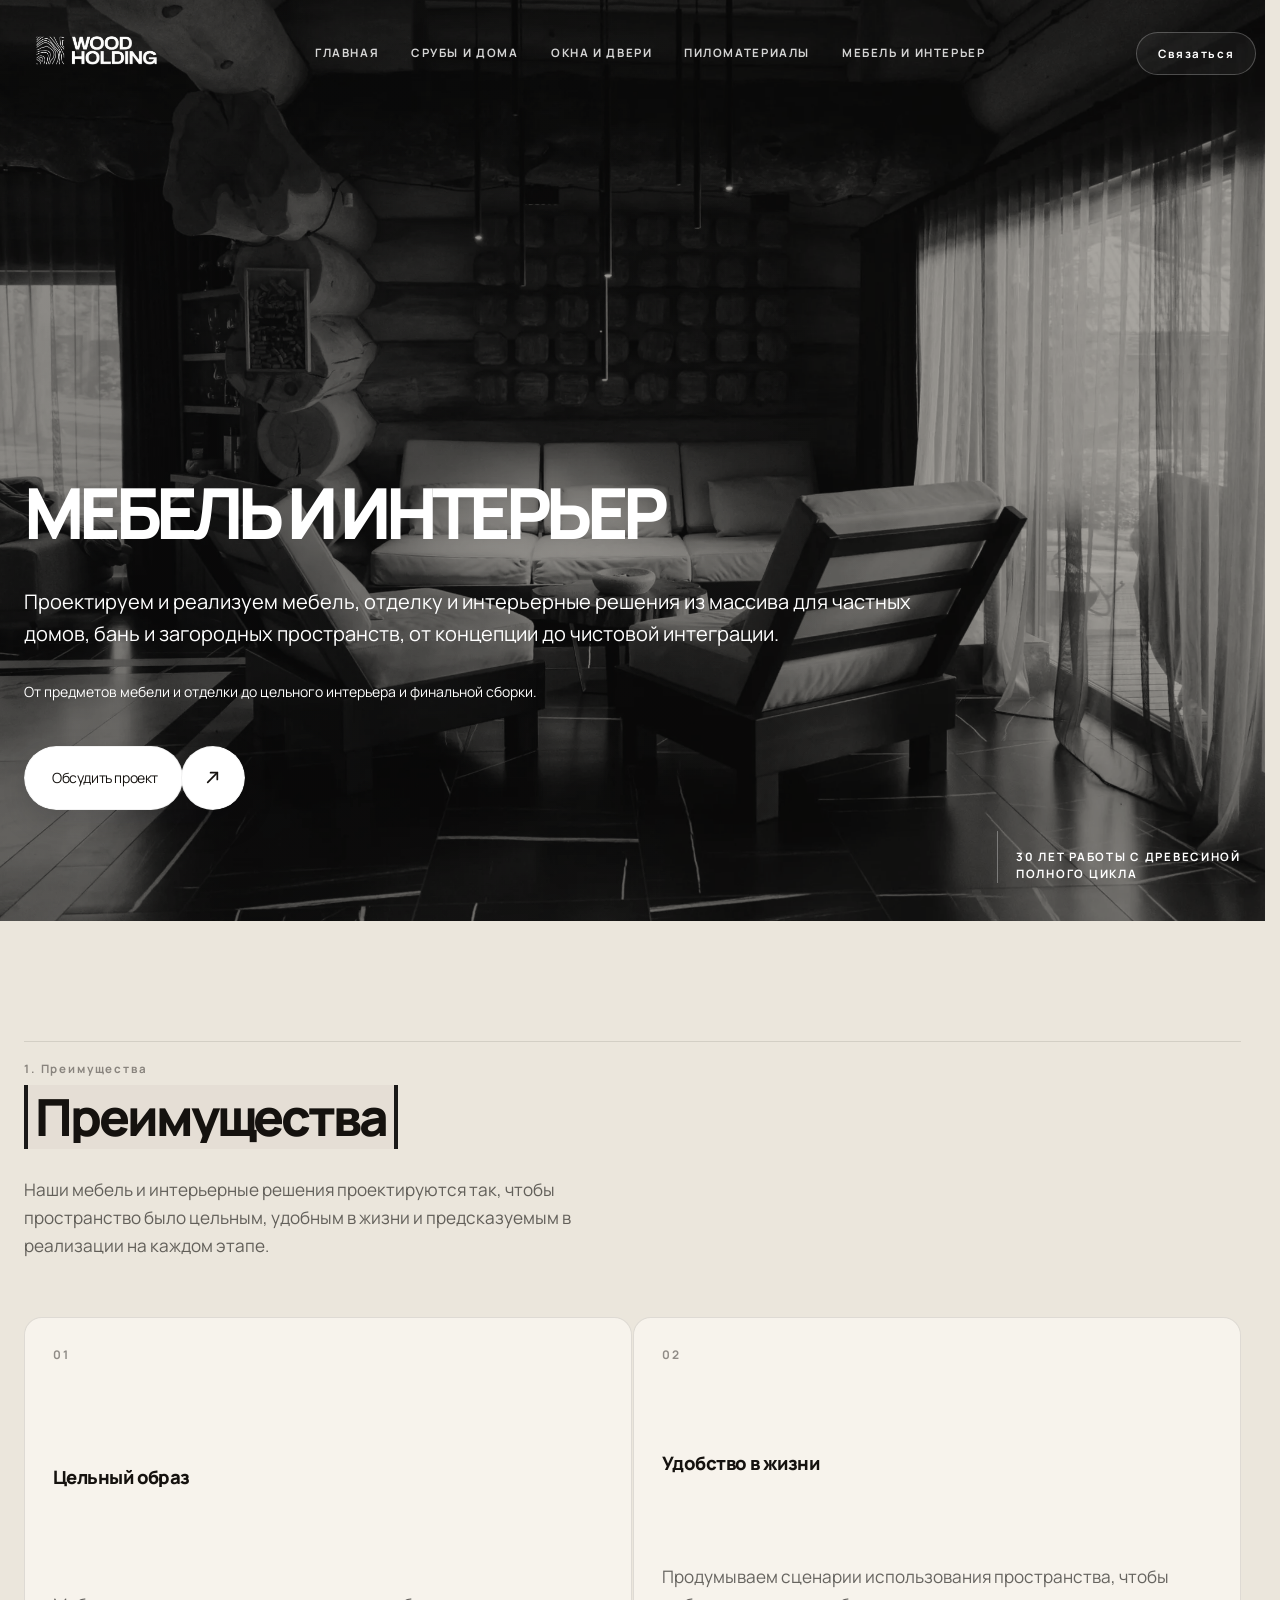
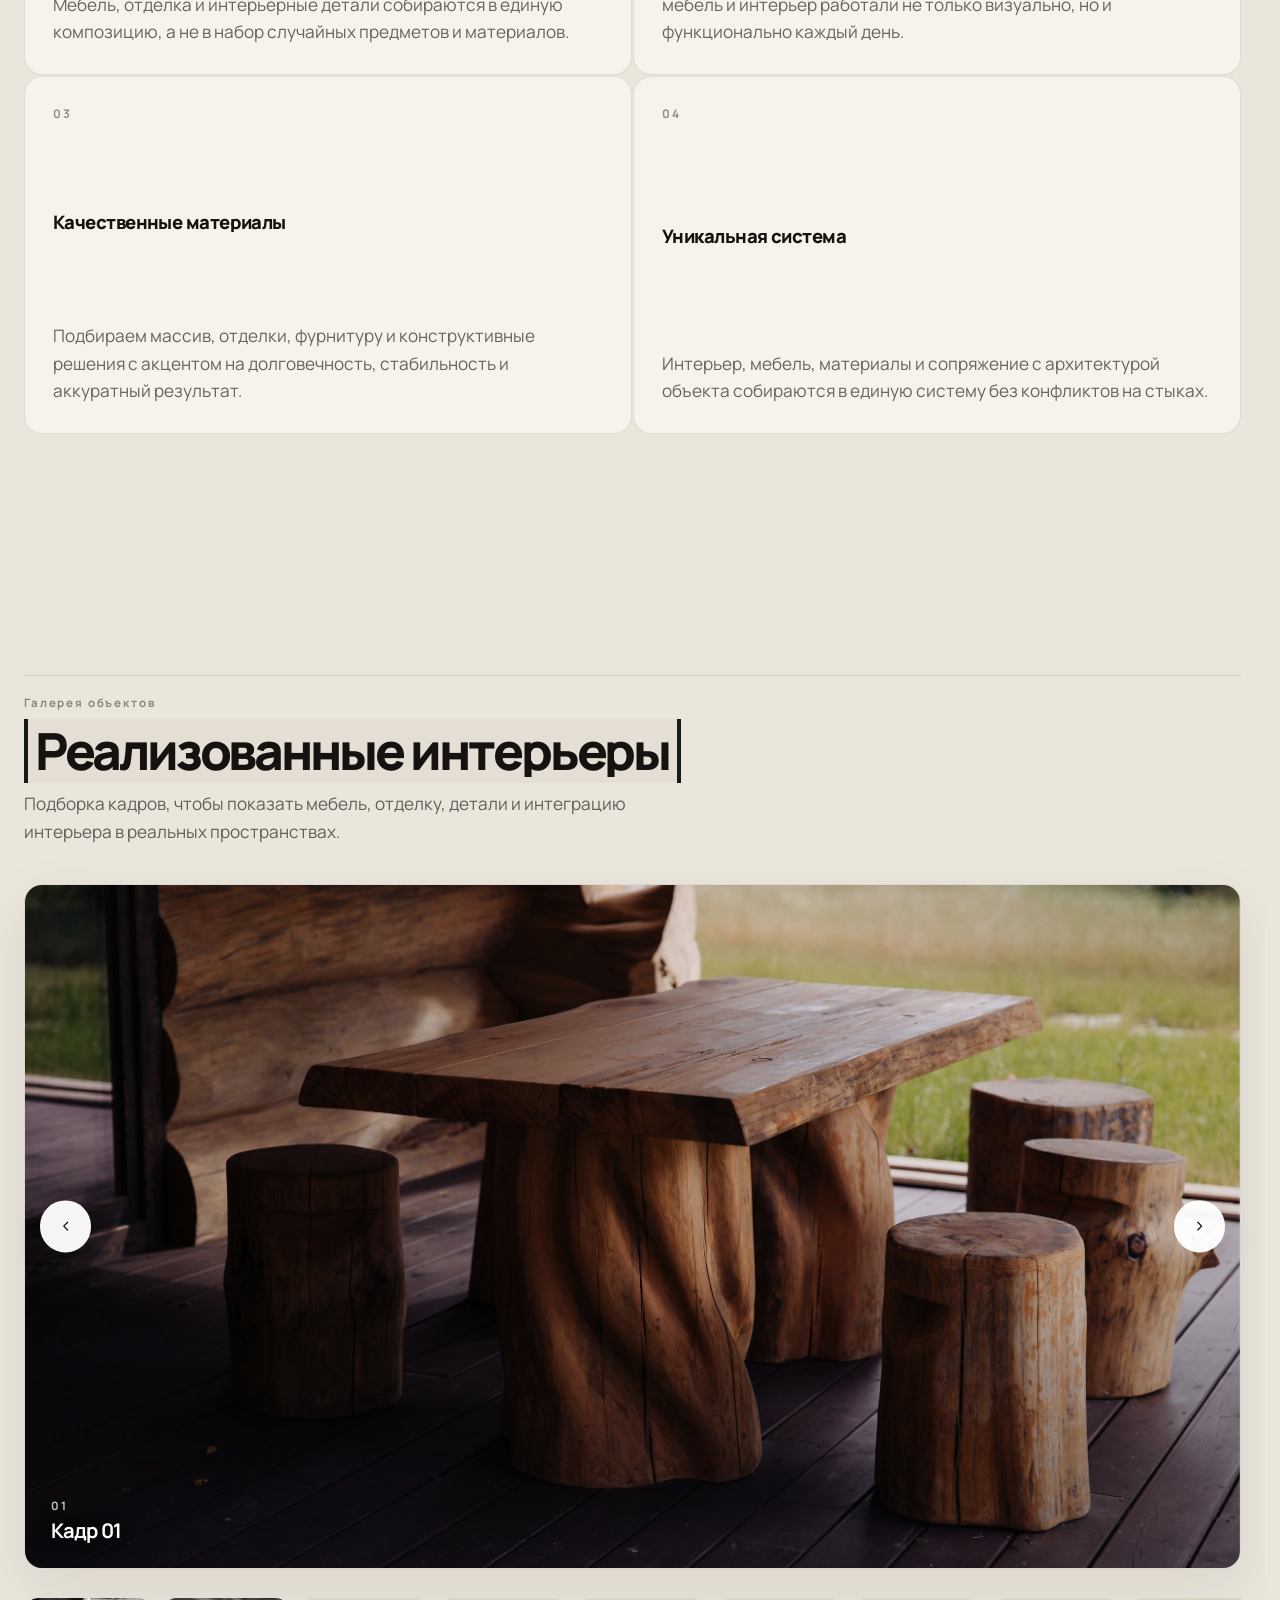
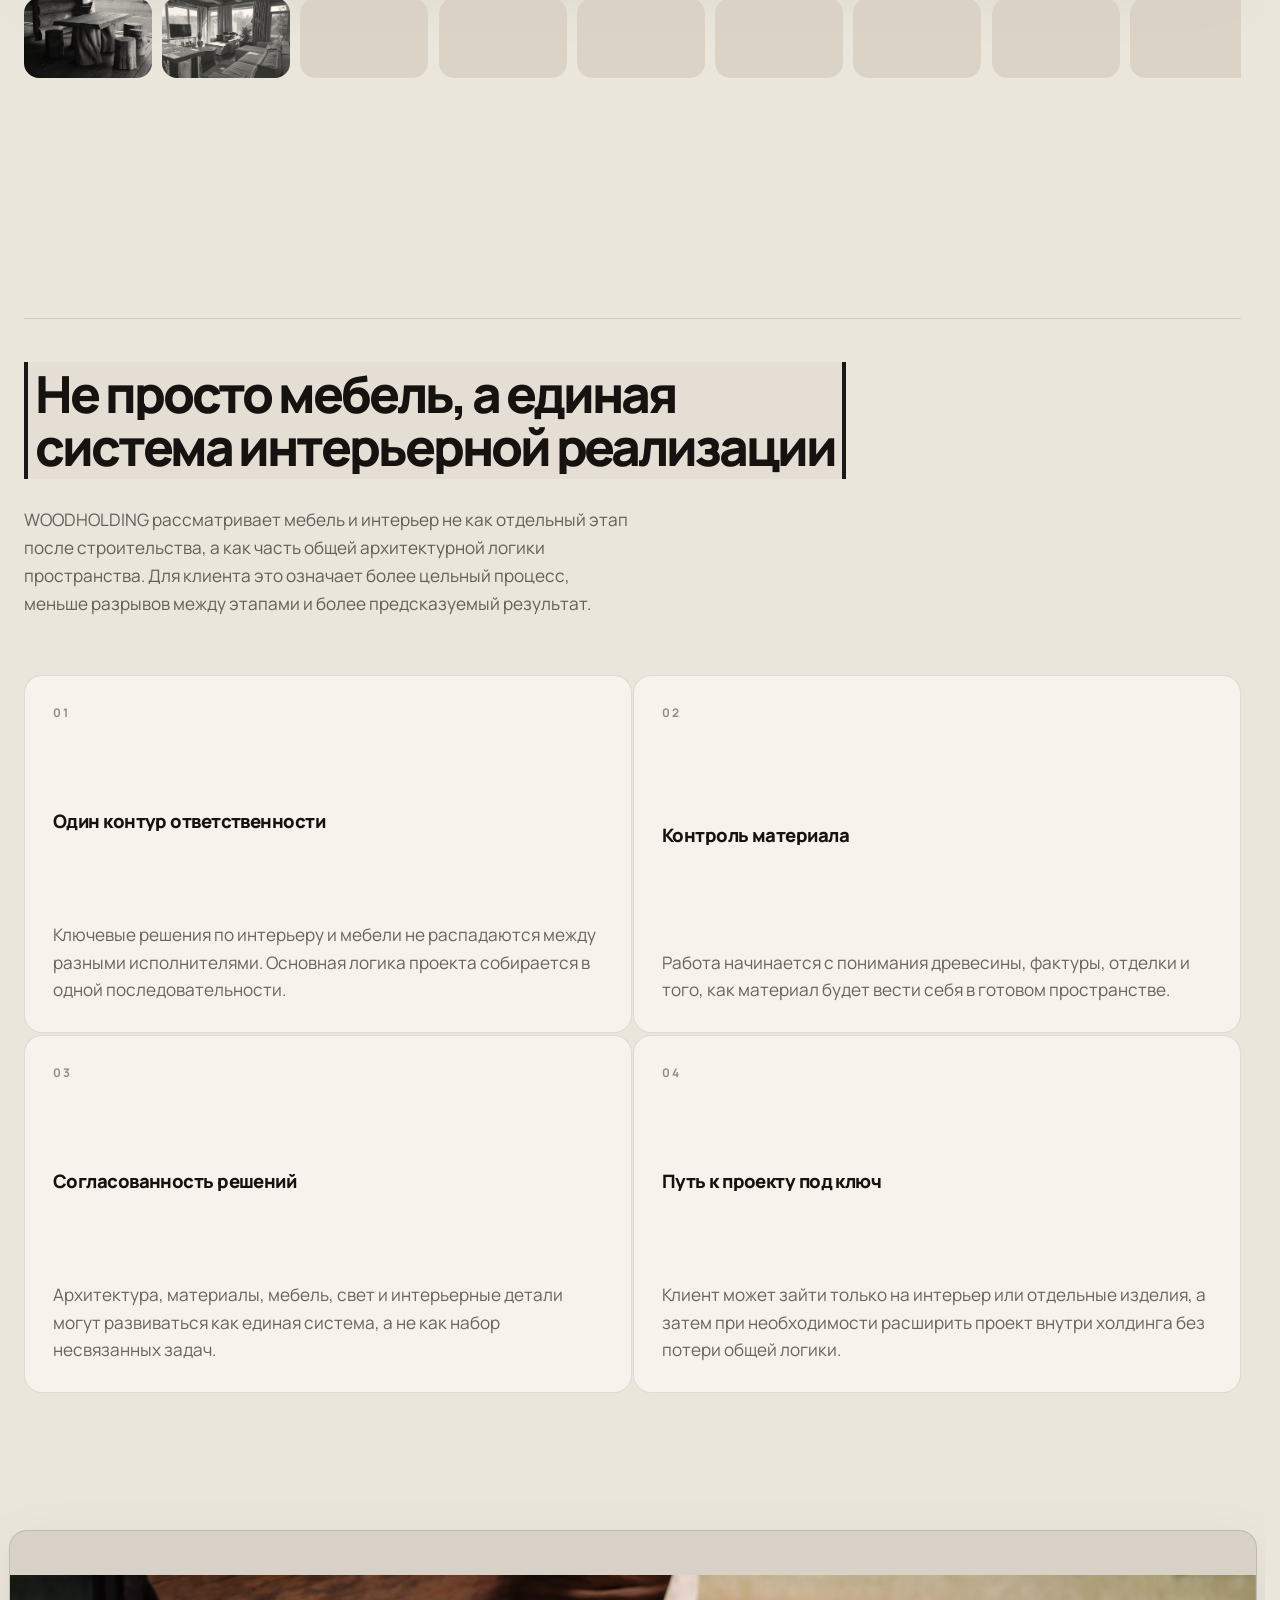
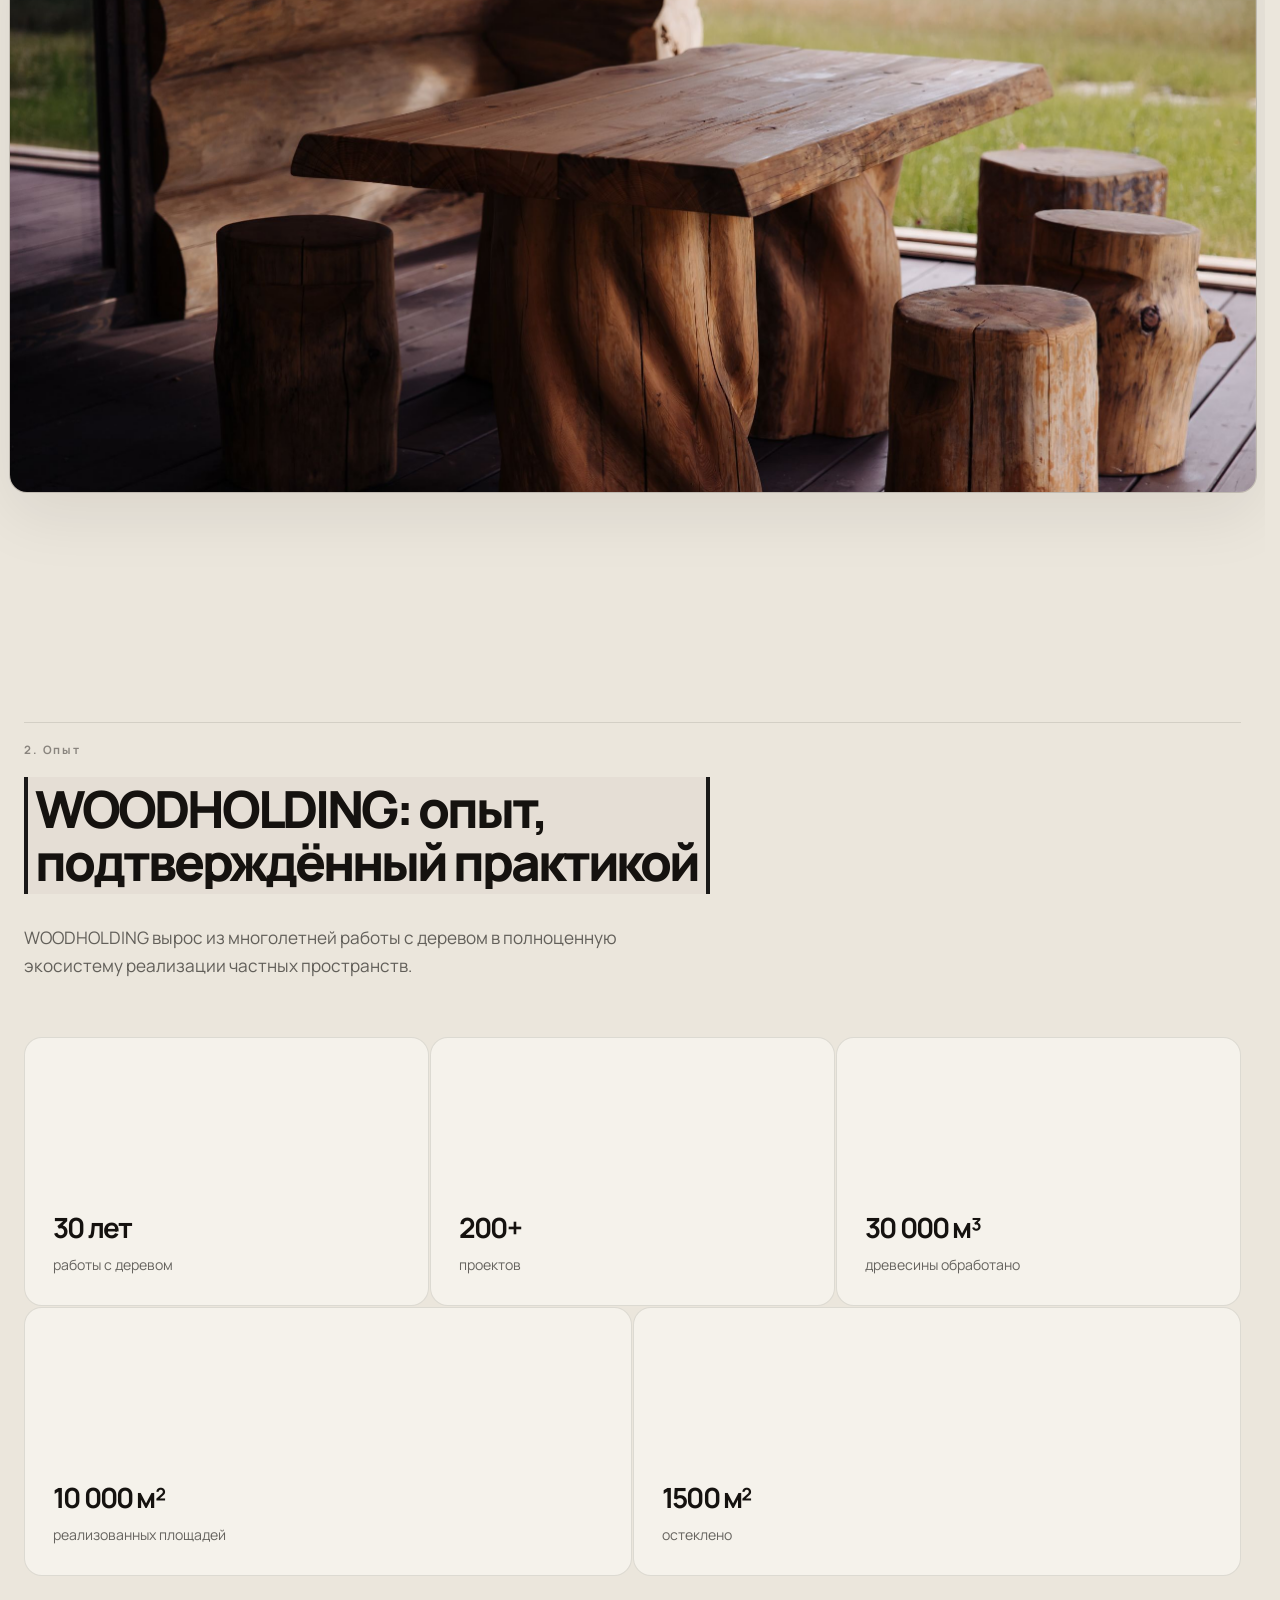
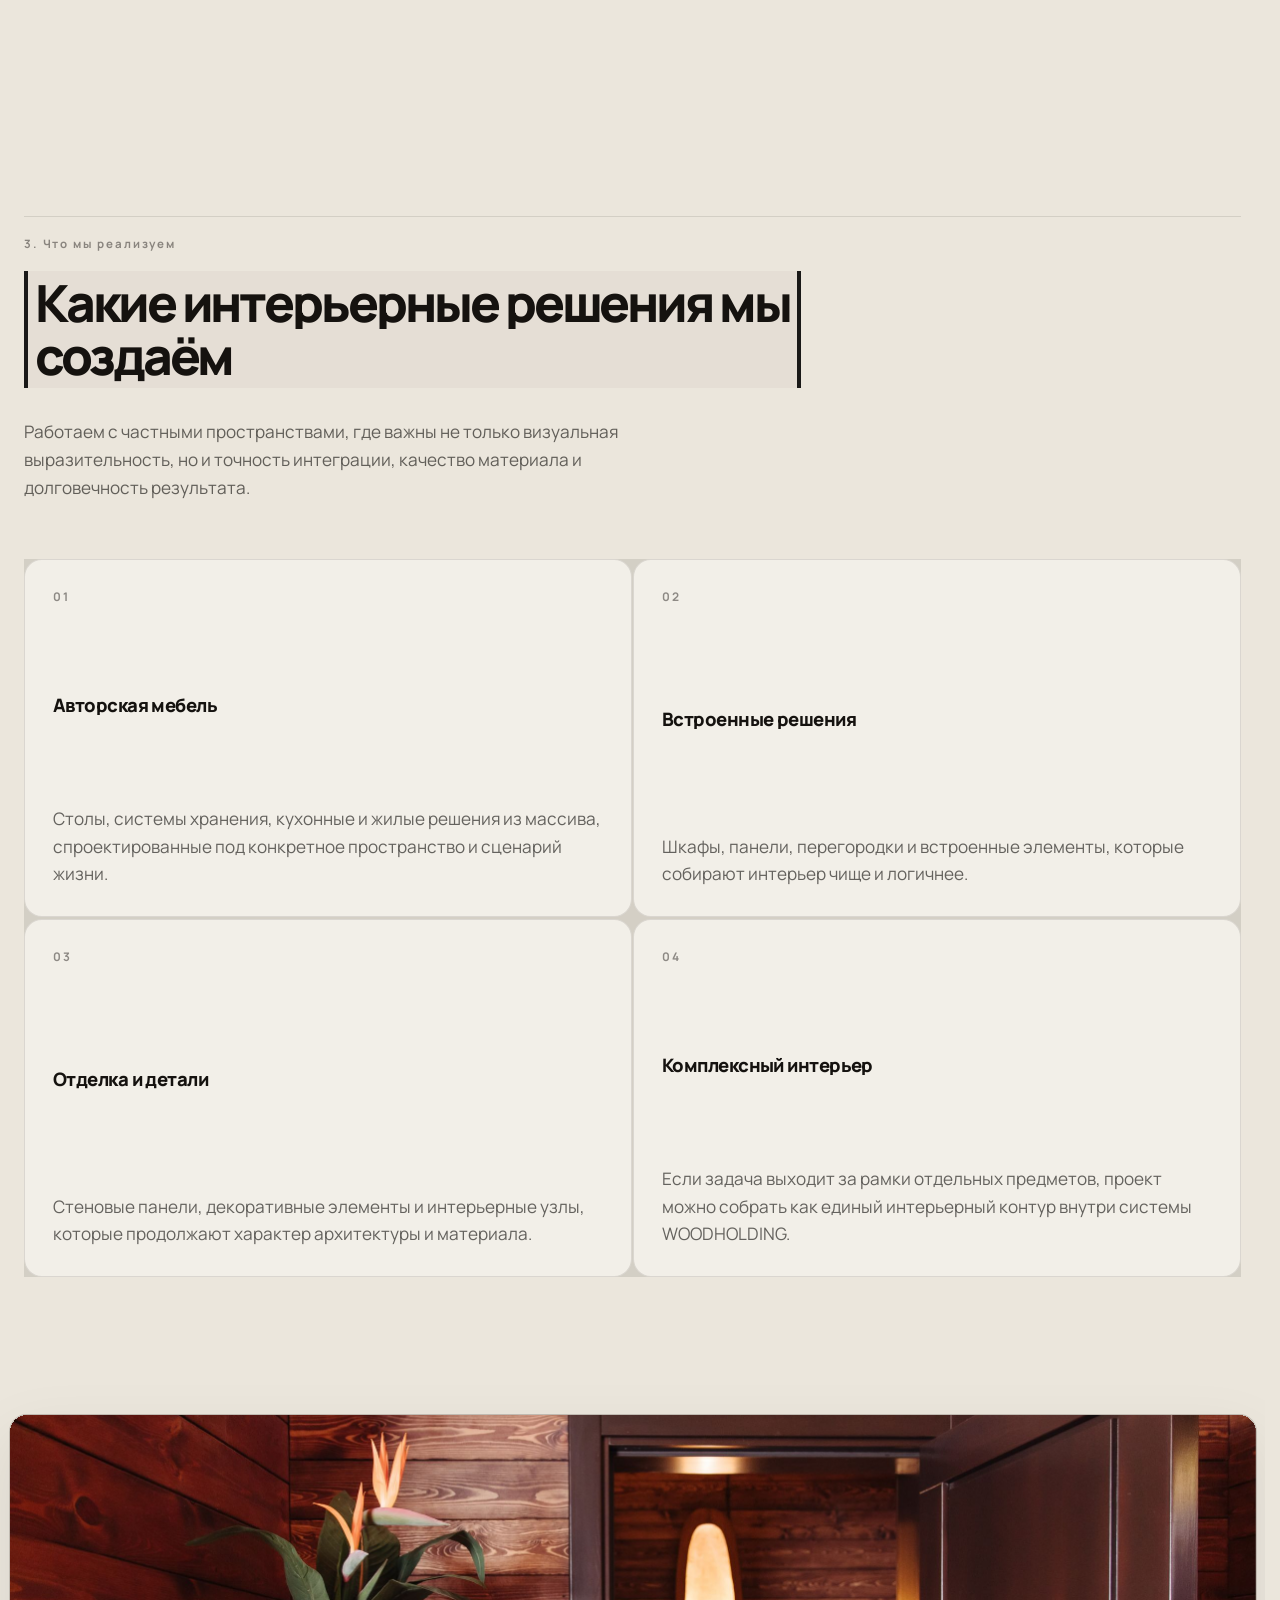
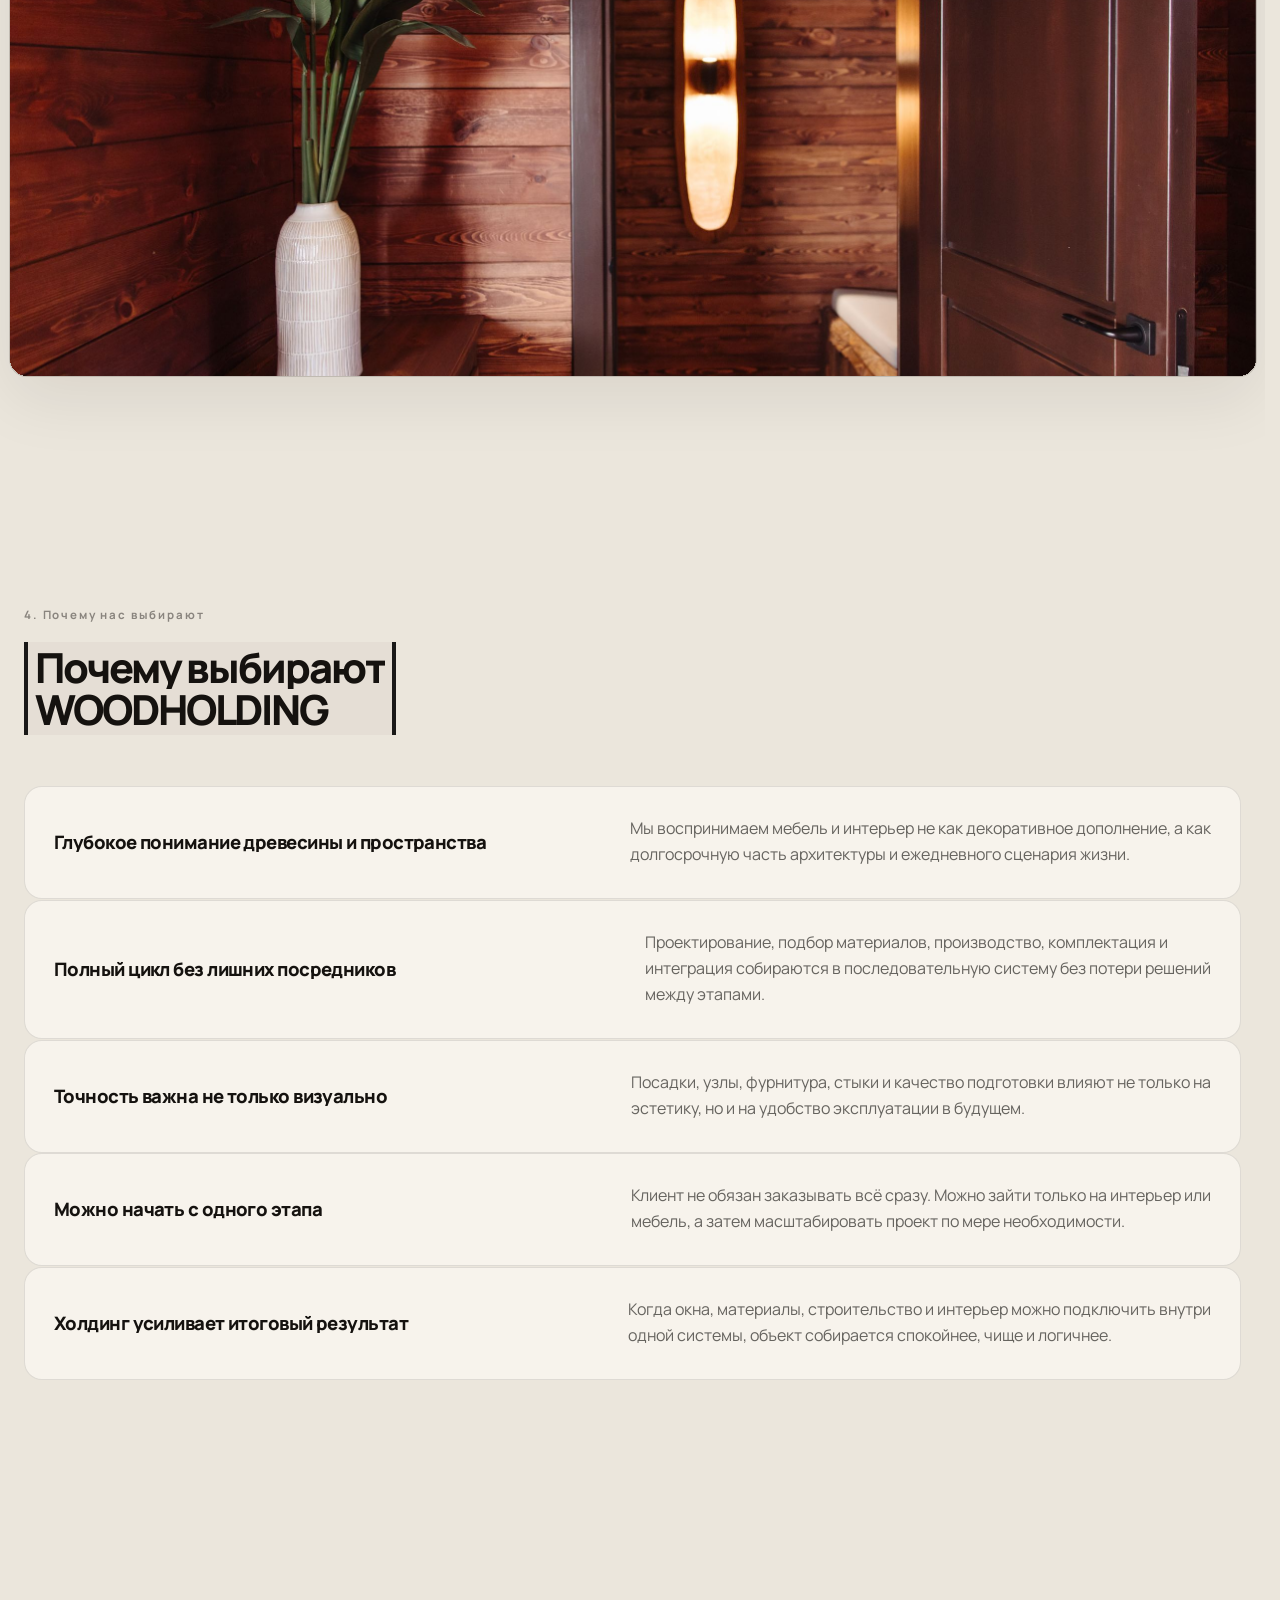
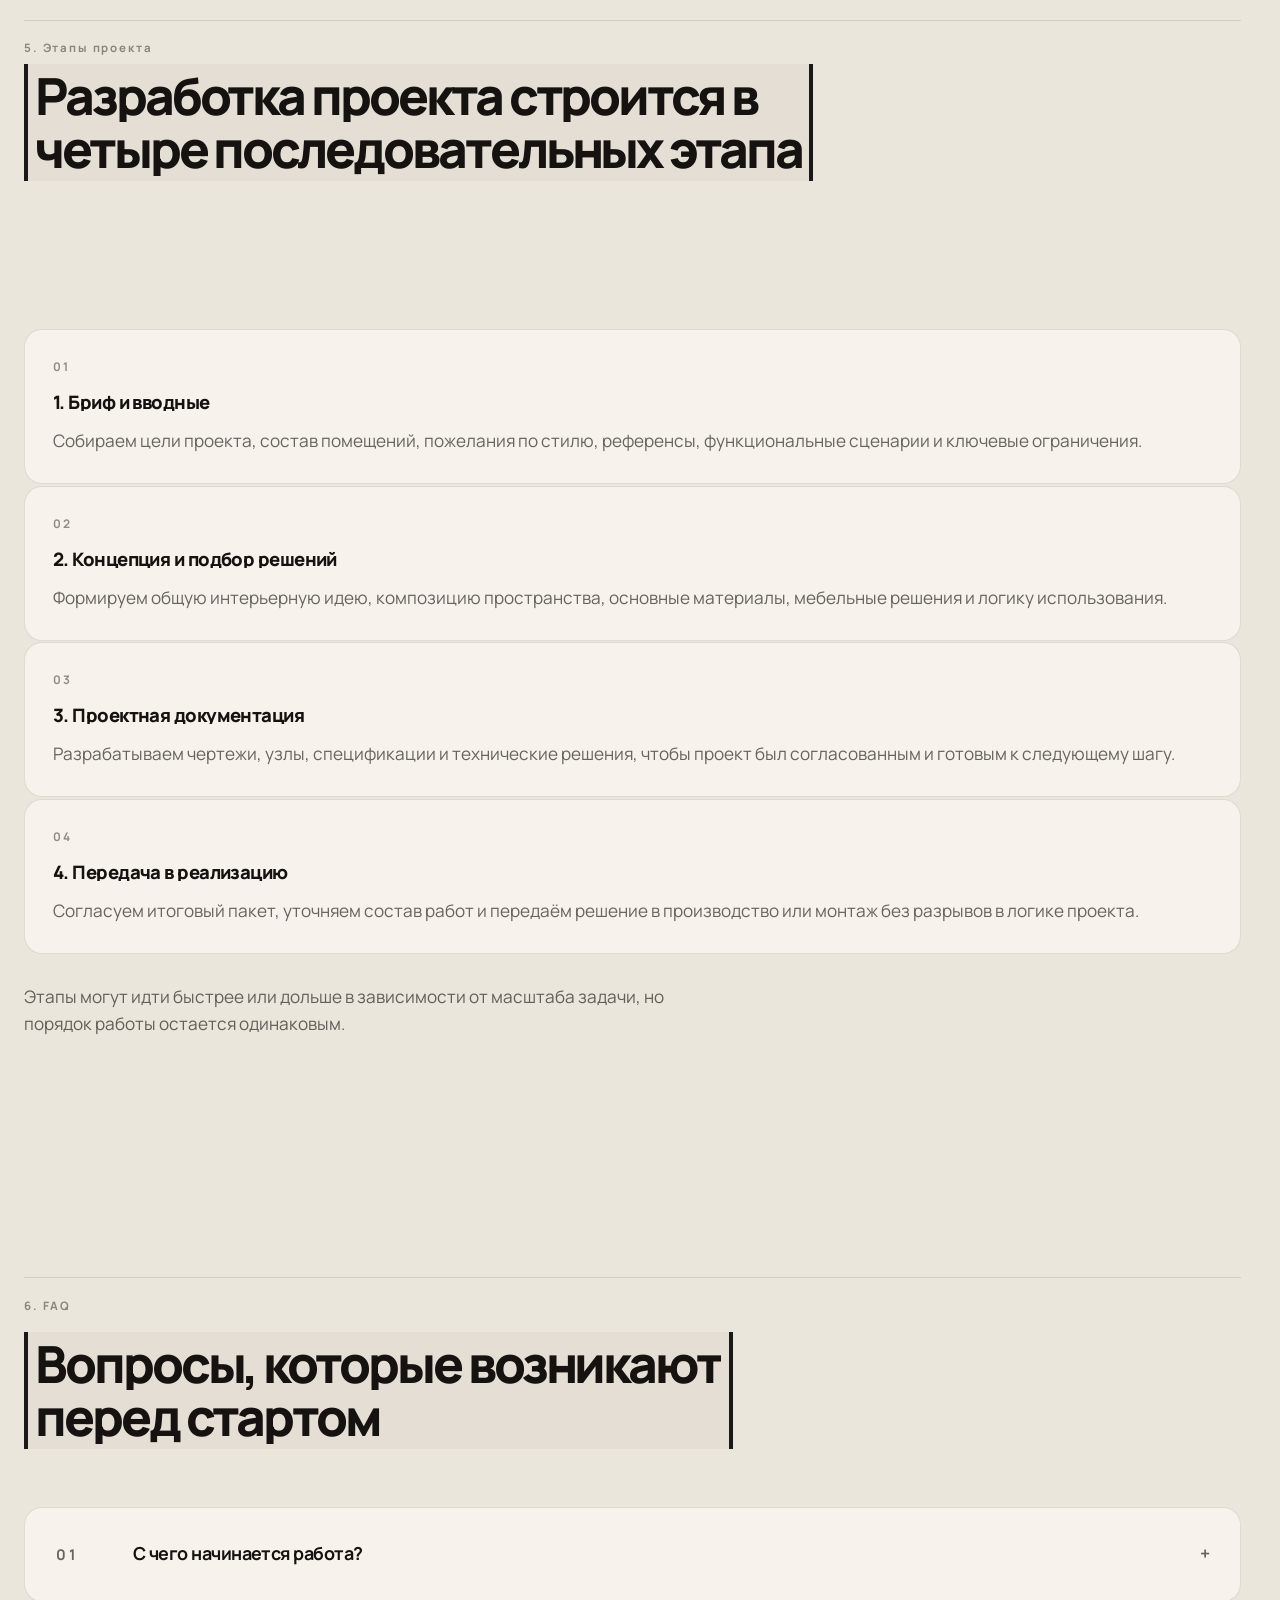
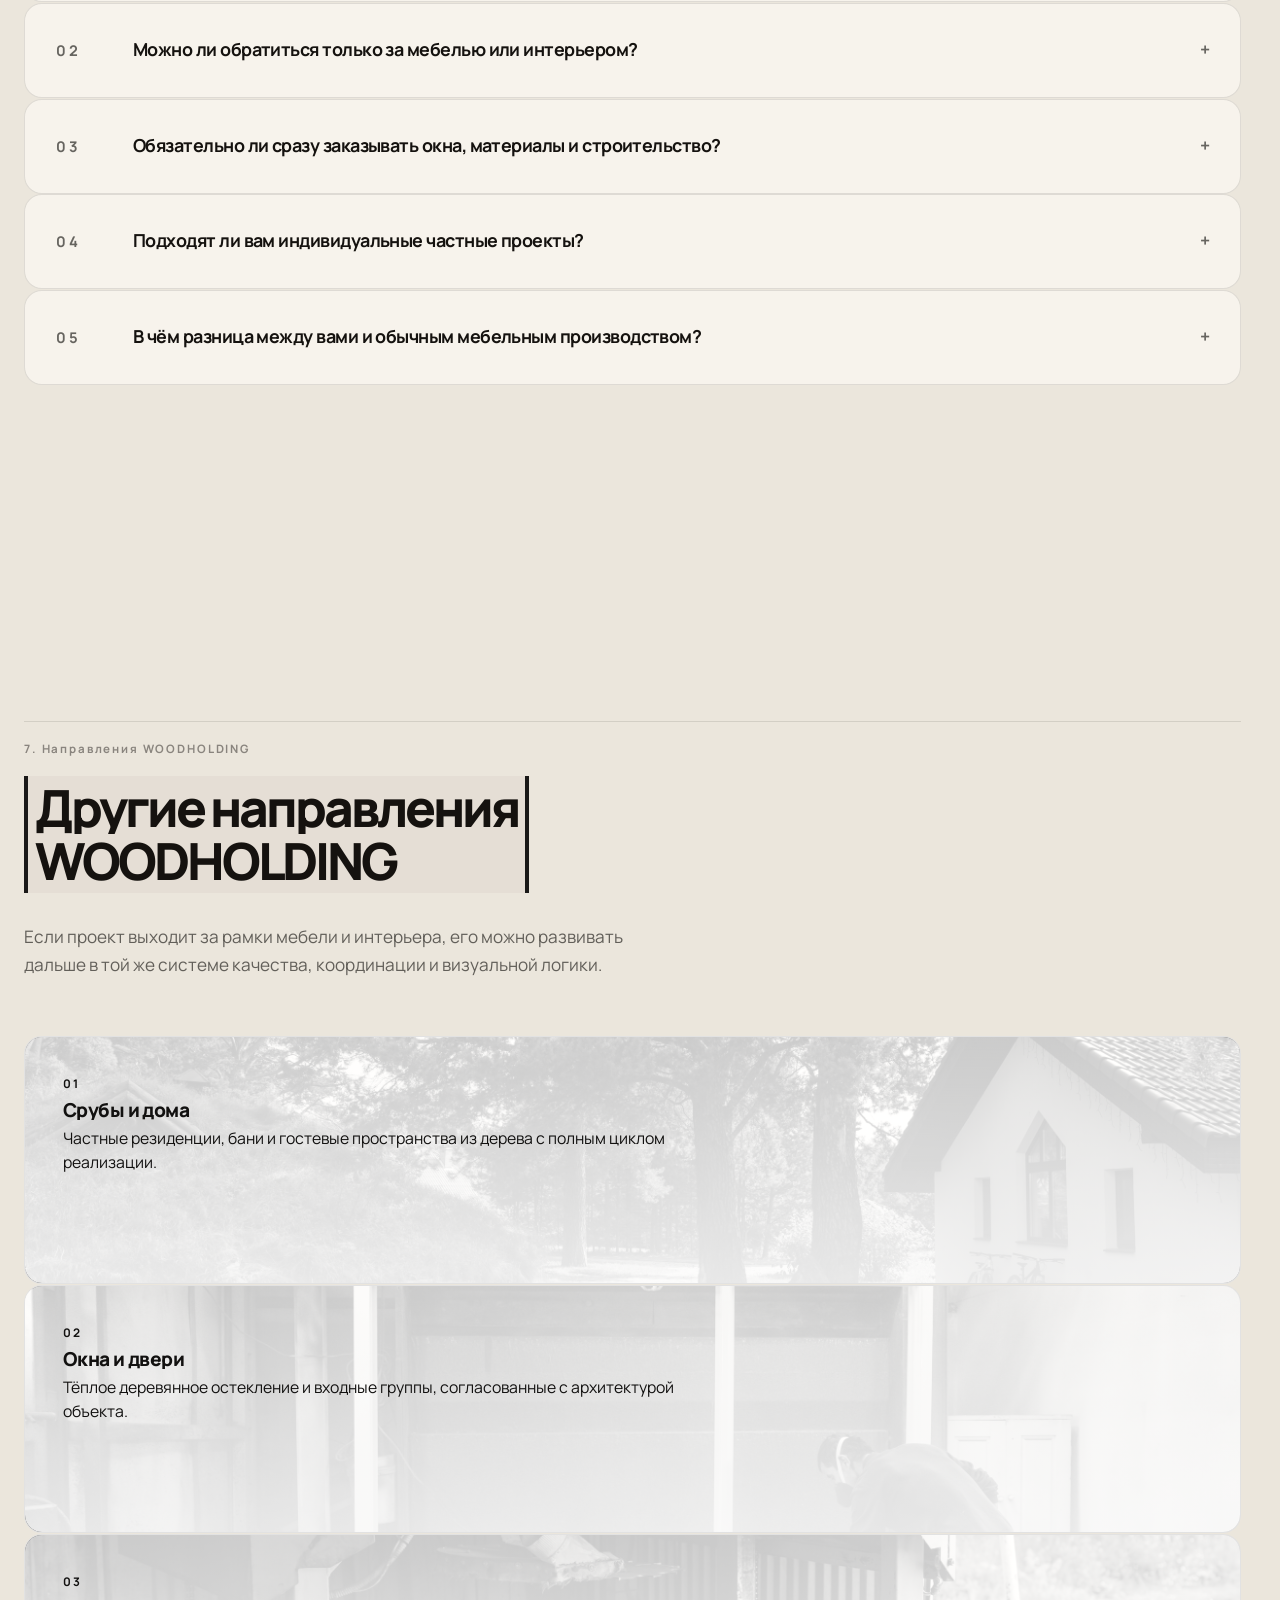
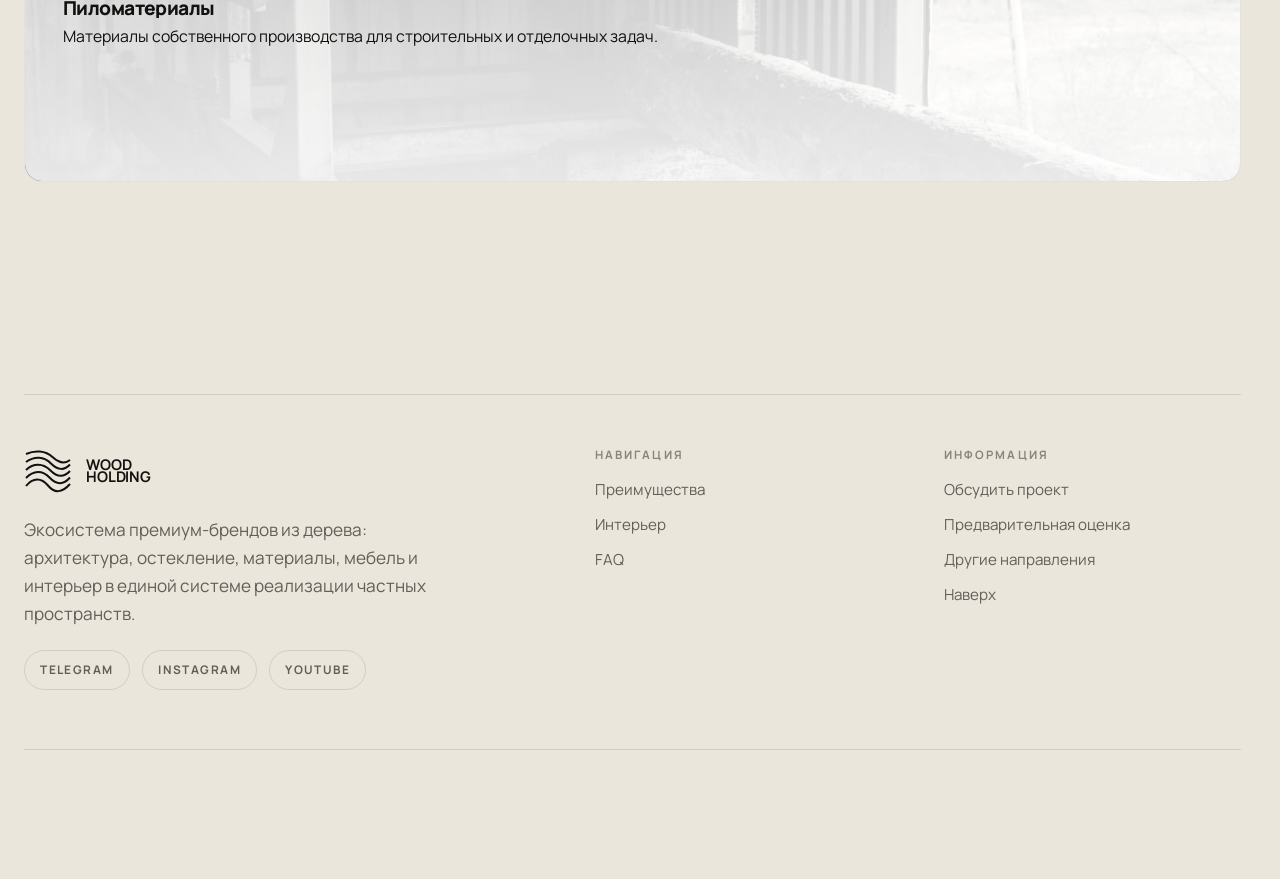
==== commit 0114985e: "Add static SEO and Pages optimizations" ====
--- a/mebel-i-interer.html
+++ b/mebel-i-interer.html
@@ -3,21 +3,1686 @@
   <head>
     <meta charset="UTF-8" />
     <meta name="viewport" content="width=device-width, initial-scale=1.0" />
-    <title>Мебель и интерьер — WOODHOLDING</title>
-    <meta
-      name="description"
-      content="WOODHOLDING — направление по мебели и интерьеру из массива: авторская мебель, отделка, встроенные решения и цельная интеграция в частные пространства."
-    />
+    <title>Мебель из массива и интерьерные решения | WOODHOLDING</title>
+    <meta name="description" content="WOODHOLDING проектирует и реализует мебель из массива, отделку и интерьерные решения для частных домов и загородных пространств. От концепции до чистовой интеграции." />
+    <meta name="keywords" content="мебель из массива, интерьер из дерева, авторская мебель, деревянная отделка, мебель для загородного дома, интерьерные решения" />
+    <meta name="robots" content="index, follow, max-image-preview:large, max-snippet:-1, max-video-preview:-1" />
+    <meta name="googlebot" content="index, follow, max-image-preview:large, max-snippet:-1, max-video-preview:-1" />
+    <meta name="author" content="WOODHOLDING" />
+    <meta name="theme-color" content="#171310" />
+    <meta name="format-detection" content="telephone=no" />
+    <link rel="canonical" href="https://yaroslavsigidin.github.io/woodholding/mebel-i-interer.html" />
+    <link rel="alternate" hreflang="ru-RU" href="https://yaroslavsigidin.github.io/woodholding/mebel-i-interer.html" />
+    <link rel="alternate" hreflang="x-default" href="https://yaroslavsigidin.github.io/woodholding/mebel-i-interer.html" />
+    <meta property="og:locale" content="ru_RU" />
+    <meta property="og:type" content="website" />
+    <meta property="og:site_name" content="WOODHOLDING" />
+    <meta property="og:title" content="Мебель из массива и интерьерные решения | WOODHOLDING" />
+    <meta property="og:description" content="WOODHOLDING проектирует и реализует мебель из массива, отделку и интерьерные решения для частных домов и загородных пространств. От концепции до чистовой интеграции." />
+    <meta property="og:url" content="https://yaroslavsigidin.github.io/woodholding/mebel-i-interer.html" />
+    <meta property="og:image" content="https://yaroslavsigidin.github.io/woodholding/interier.png" />
+    <meta property="og:image:alt" content="Интерьер с мебелью из массива WOODHOLDING" />
+    <meta name="twitter:card" content="summary_large_image" />
+    <meta name="twitter:title" content="Мебель из массива и интерьерные решения | WOODHOLDING" />
+    <meta name="twitter:description" content="WOODHOLDING проектирует и реализует мебель из массива, отделку и интерьерные решения для частных домов и загородных пространств. От концепции до чистовой интеграции." />
+    <meta name="twitter:image" content="https://yaroslavsigidin.github.io/woodholding/interier.png" />
+    <link rel="icon" href="./logo.png" type="image/png" />
+    <link rel="apple-touch-icon" href="./logo.png" />
+    <link rel="manifest" href="./site.webmanifest" />
     <link rel="preconnect" href="https://fonts.googleapis.com" />
     <link rel="preconnect" href="https://fonts.gstatic.com" crossorigin />
-    <link
-      href="https://fonts.googleapis.com/css2?family=Manrope:wght@400;500;600;700;800&display=swap"
-      rel="stylesheet"
-    />
+    <link href="https://fonts.googleapis.com/css2?family=Manrope:wght@400;500;600;700;800&display=swap" rel="stylesheet" />
+    <link rel="preload" as="image" href="./interier.png" fetchpriority="high" />
     <link rel="stylesheet" href="./styles.css" />
+    <script type="application/ld+json">
+{
+  "@context": "https://schema.org",
+  "@graph": [
+    {
+      "@type": "Organization",
+      "@id": "https://yaroslavsigidin.github.io/woodholding/#organization",
+      "name": "WOODHOLDING",
+      "url": "https://yaroslavsigidin.github.io/woodholding/",
+      "logo": {
+        "@type": "ImageObject",
+        "url": "https://yaroslavsigidin.github.io/woodholding/logo.png"
+      },
+      "description": "WOODHOLDING объединяет архитектуру, деревянные дома, окна и двери, пиломатериалы и интерьер в единой системе реализации частных пространств.",
+      "areaServed": {
+        "@type": "Country",
+        "name": "Россия"
+      }
+    },
+    {
+      "@type": "WebSite",
+      "@id": "https://yaroslavsigidin.github.io/woodholding/#website",
+      "url": "https://yaroslavsigidin.github.io/woodholding/",
+      "name": "WOODHOLDING",
+      "inLanguage": "ru-RU",
+      "description": "WOODHOLDING объединяет архитектуру, деревянные дома, окна и двери, пиломатериалы и интерьер в единой системе реализации частных пространств.",
+      "publisher": {
+        "@id": "https://yaroslavsigidin.github.io/woodholding/#organization"
+      }
+    },
+    {
+      "@type": "WebPage",
+      "@id": "https://yaroslavsigidin.github.io/woodholding/mebel-i-interer.html#webpage",
+      "url": "https://yaroslavsigidin.github.io/woodholding/mebel-i-interer.html",
+      "name": "Мебель из массива и интерьерные решения | WOODHOLDING",
+      "description": "WOODHOLDING проектирует и реализует мебель из массива, отделку и интерьерные решения для частных домов и загородных пространств. От концепции до чистовой интеграции.",
+      "inLanguage": "ru-RU",
+      "image": "https://yaroslavsigidin.github.io/woodholding/interier.png",
+      "isPartOf": {
+        "@id": "https://yaroslavsigidin.github.io/woodholding/#website"
+      },
+      "breadcrumb": {
+        "@id": "https://yaroslavsigidin.github.io/woodholding/mebel-i-interer.html#breadcrumbs"
+      }
+    },
+    {
+      "@type": "BreadcrumbList",
+      "@id": "https://yaroslavsigidin.github.io/woodholding/mebel-i-interer.html#breadcrumbs",
+      "itemListElement": [
+        {
+          "@type": "ListItem",
+          "position": 1,
+          "name": "Главная",
+          "item": "https://yaroslavsigidin.github.io/woodholding/"
+        },
+        {
+          "@type": "ListItem",
+          "position": 2,
+          "name": "Мебель и интерьер",
+          "item": "https://yaroslavsigidin.github.io/woodholding/mebel-i-interer.html"
+        }
+      ]
+    },
+    {
+      "@type": "Service",
+      "@id": "https://yaroslavsigidin.github.io/woodholding/mebel-i-interer.html#service",
+      "name": "Мебель и интерьер — WOODHOLDING",
+      "serviceType": "Мебель и интерьер",
+      "description": "WOODHOLDING проектирует и реализует мебель из массива, отделку и интерьерные решения для частных домов и загородных пространств. От концепции до чистовой интеграции.",
+      "areaServed": {
+        "@type": "Country",
+        "name": "Россия"
+      },
+      "provider": {
+        "@id": "https://yaroslavsigidin.github.io/woodholding/#organization"
+      },
+      "url": "https://yaroslavsigidin.github.io/woodholding/mebel-i-interer.html",
+      "image": "https://yaroslavsigidin.github.io/woodholding/interier.png"
+    },
+    {
+      "@type": "FAQPage",
+      "@id": "https://yaroslavsigidin.github.io/woodholding/mebel-i-interer.html#faq",
+      "mainEntity": [
+        {
+          "@type": "Question",
+          "name": "С чего начинается работа?",
+          "acceptedAnswer": {
+            "@type": "Answer",
+            "text": "Достаточно кратко описать задачу: какой объект вы планируете, какие помещения нужно проработать, на каком этапе вы сейчас и что уже подготовлено."
+          }
+        },
+        {
+          "@type": "Question",
+          "name": "Можно ли обратиться только за мебелью или интерьером?",
+          "acceptedAnswer": {
+            "@type": "Answer",
+            "text": "Да. Направление должно работать как самостоятельный продукт. При необходимости проект можно расширить за счёт других направлений WOODHOLDING."
+          }
+        },
+        {
+          "@type": "Question",
+          "name": "Обязательно ли сразу заказывать окна, материалы и строительство?",
+          "acceptedAnswer": {
+            "@type": "Answer",
+            "text": "Нет. В этом и преимущество системы: можно стартовать только с базовой задачи, а остальные направления подключать по мере развития проекта."
+          }
+        },
+        {
+          "@type": "Question",
+          "name": "Подходят ли вам индивидуальные частные проекты?",
+          "acceptedAnswer": {
+            "@type": "Answer",
+            "text": "Да. Акцент страницы сделан на частных домах, банях и загородных объектах, где важны архитектура, качество исполнения и согласованность решений."
+          }
+        },
+        {
+          "@type": "Question",
+          "name": "В чём разница между вами и обычным мебельным производством?",
+          "acceptedAnswer": {
+            "@type": "Answer",
+            "text": "Разница в системности. Мы рассматриваем мебель и интерьер не как изолированный набор изделий, а как часть общего проекта, где важны архитектура, материал, интеграция и итоговая целостность результата."
+          }
+        },
+        {
+          "@type": "Question",
+          "name": "Зачем клиенту холдинг, если нужен только интерьер?",
+          "acceptedAnswer": {
+            "@type": "Answer",
+            "text": "Даже если на старте нужен только интерьер, клиент получает преимущество в виде более согласованного процесса и возможности безболезненно развивать проект дальше в рамках одной системы."
+          }
+        }
+      ]
+    }
+  ]
+}
+    </script>
   </head>
   <body class="page-sruby-i-doma">
-    <div id="page-root" aria-live="polite"></div>
+    <div id="page-root" aria-live="polite">
+      <div class="site-shell">
+            
+          <header class="site-header">
+            <div class="container">
+              <div class="header-inner">
+                <a class="brand" href="./index.html" aria-label="WOODHOLDING">
+                  <span class="brand-logo-full" aria-hidden="true"></span>
+                </a>
+                <nav class="site-nav" id="site-nav" aria-label="Основная навигация">
+                  <a href="./index.html">Главная</a><a href="./sruby-i-doma.html">Срубы и дома</a><a href="./okna-i-dveri.html">Окна и двери</a><a href="./pilomaterialy.html">Пиломатериалы</a><a href="./mebel-i-interer.html">Мебель и интерьер</a>
+                </nav>
+                <a class="header-contact" href="./index.html#contact">Связаться</a>
+                <button
+                  class="nav-toggle"
+                  type="button"
+                  aria-expanded="false"
+                  aria-controls="site-nav"
+                  aria-label="Открыть навигацию"
+                >
+                  <span></span>
+                  <span></span>
+                </button>
+              </div>
+            </div>
+          </header>
+        
+            <main id="top">
+              
+          <section class="section hero" id="hero" aria-labelledby="hero-title">
+            <div class="hero-media-wrap">
+              <img
+                class="hero-media"
+                src="./interier.png"
+                alt=""
+                aria-hidden="true"
+                loading="eager"
+                decoding="async"
+              />
+            </div>
+            <div class="container">
+              <div class="hero-grid">
+                <div class="section-intro hero-copy" data-reveal>
+                  <h1 id="hero-title">МЕБЕЛЬ И ИНТЕРЬЕР</h1>
+                  <p class="hero-subtitle">Проектируем и реализуем мебель, отделку и интерьерные решения из массива для частных домов, бань и загородных пространств, от концепции до чистовой интеграции.</p>
+                  <p class="hero-extra">От предметов мебели и отделки до цельного интерьера и финальной сборки.</p>
+                  <div class="hero-actions">
+                    
+          <a class="hero-cta" href="./index.html#contact" aria-label="Обсудить проект">
+            <span class="hero-cta__label">Обсудить проект</span>
+            <span class="hero-cta__icon" aria-hidden="true">
+              <svg
+                class="hero-cta__arrow"
+                viewBox="0 0 24 24"
+                fill="none"
+                aria-hidden="true"
+                focusable="false"
+              >
+                <path d="M7 17L17 7" />
+                <path d="M10 7H17V14" />
+              </svg>
+            </span>
+          </a>
+        
+                  </div>
+                </div>
+                <div class="hero-aside" data-reveal>
+                  <p class="hero-note">30 лет работы с древесиной полного цикла</p>
+                </div>
+              </div>
+            </div>
+          </section>
+        
+              
+          <section class="section benefits" id="benefits">
+            <div class="container">
+              
+          <div class="section-heading section-heading--stacked" data-reveal>
+            <div class="section-intro">
+              <p class="eyebrow eyebrow--number">1. Преимущества</p>
+              
+          <div class="section-title-frame">
+            <h2>Преимущества</h2>
+          </div>
+        
+              <p class="section-copy">Наши мебель и интерьерные решения проектируются так, чтобы пространство было цельным, удобным в жизни и предсказуемым в реализации на каждом этапе.</p>
+            </div>
+          </div>
+        
+              <div class="directions-grid">
+                
+                <article class="direction-card" data-reveal>
+                  <span class="card-index">01</span>
+                  <h3>Цельный образ</h3>
+                  <p>Мебель, отделка и интерьерные детали собираются в единую композицию, а не в набор случайных предметов и материалов.</p>
+                </article>
+              
+                <article class="direction-card" data-reveal>
+                  <span class="card-index">02</span>
+                  <h3>Удобство в жизни</h3>
+                  <p>Продумываем сценарии использования пространства, чтобы мебель и интерьер работали не только визуально, но и функционально каждый день.</p>
+                </article>
+              
+                <article class="direction-card" data-reveal>
+                  <span class="card-index">03</span>
+                  <h3>Качественные материалы</h3>
+                  <p>Подбираем массив, отделки, фурнитуру и конструктивные решения с акцентом на долговечность, стабильность и аккуратный результат.</p>
+                </article>
+              
+                <article class="direction-card" data-reveal>
+                  <span class="card-index">04</span>
+                  <h3>Уникальная система</h3>
+                  <p>Интерьер, мебель, материалы и сопряжение с архитектурой объекта собираются в единую систему без конфликтов на стыках.</p>
+                </article>
+              
+              </div>
+            </div>
+          </section>
+        
+              
+            <section class="section gallery" id="gallery">
+              <div class="container">
+                
+          <div class="section-heading section-heading--stacked" data-reveal>
+            <div class="section-intro">
+              <p class="eyebrow eyebrow--number">Галерея объектов</p>
+              
+          <div class="section-title-frame">
+            <h2>Реализованные интерьеры</h2>
+          </div>
+        
+              <p class="section-copy">Подборка кадров, чтобы показать мебель, отделку, детали и интеграцию интерьера в реальных пространствах.</p>
+            </div>
+          </div>
+        
+                <div class="gallery-slider">
+                  <div class="gallery-slider__viewport">
+                    <button
+                      type="button"
+                      class="gallery-slider__nav gallery-slider__nav--prev"
+                      data-slide-nav="prev"
+                      aria-label="Предыдущий слайд"
+                    >
+                      <svg viewBox="0 0 24 24" aria-hidden="true" focusable="false">
+                        <path d="M15 6L9 12L15 18" />
+                      </svg>
+                    </button>
+                    <div class="gallery-slider__track" aria-label="Реализованные интерьеры">
+                      
+                            <article
+                              class="gallery-slider__slide"
+                              id="gallery-slide-0"
+                              data-slide-index="0"
+                            >
+                              <img
+                                src="./TABLE/izbrannoe_web_2026-04-09%20(4)/rebtcova-271.jpg"
+                                alt="Мебель и интерьер, кадр 01"
+                                loading="eager"
+                                decoding="async"
+                              />
+                              <div class="gallery-slider__caption">
+                                <span class="gallery-slider__index">01</span>
+                                <p class="gallery-slider__label">Кадр 01</p>
+                              </div>
+                            </article>
+                          
+                            <article
+                              class="gallery-slider__slide"
+                              id="gallery-slide-1"
+                              data-slide-index="1"
+                            >
+                              <img
+                                src="./TABLE/izbrannoe_web_2026-04-09%20(4)/rebtcova-187.jpg"
+                                alt="Мебель и интерьер, кадр 02"
+                                loading="lazy"
+                                decoding="async"
+                              />
+                              <div class="gallery-slider__caption">
+                                <span class="gallery-slider__index">02</span>
+                                <p class="gallery-slider__label">Кадр 02</p>
+                              </div>
+                            </article>
+                          
+                            <article
+                              class="gallery-slider__slide"
+                              id="gallery-slide-2"
+                              data-slide-index="2"
+                            >
+                              <img
+                                src="./TABLE/izbrannoe_web_2026-04-09%20(4)/rebtcova-217.jpg"
+                                alt="Мебель и интерьер, кадр 03"
+                                loading="lazy"
+                                decoding="async"
+                              />
+                              <div class="gallery-slider__caption">
+                                <span class="gallery-slider__index">03</span>
+                                <p class="gallery-slider__label">Кадр 03</p>
+                              </div>
+                            </article>
+                          
+                            <article
+                              class="gallery-slider__slide"
+                              id="gallery-slide-3"
+                              data-slide-index="3"
+                            >
+                              <img
+                                src="./TABLE/izbrannoe_web_2026-04-09%20(4)/rebtcova-221.jpg"
+                                alt="Мебель и интерьер, кадр 04"
+                                loading="lazy"
+                                decoding="async"
+                              />
+                              <div class="gallery-slider__caption">
+                                <span class="gallery-slider__index">04</span>
+                                <p class="gallery-slider__label">Кадр 04</p>
+                              </div>
+                            </article>
+                          
+                            <article
+                              class="gallery-slider__slide"
+                              id="gallery-slide-4"
+                              data-slide-index="4"
+                            >
+                              <img
+                                src="./TABLE/izbrannoe_web_2026-04-09%20(4)/rebtcova-224.jpg"
+                                alt="Мебель и интерьер, кадр 05"
+                                loading="lazy"
+                                decoding="async"
+                              />
+                              <div class="gallery-slider__caption">
+                                <span class="gallery-slider__index">05</span>
+                                <p class="gallery-slider__label">Кадр 05</p>
+                              </div>
+                            </article>
+                          
+                            <article
+                              class="gallery-slider__slide"
+                              id="gallery-slide-5"
+                              data-slide-index="5"
+                            >
+                              <img
+                                src="./TABLE/izbrannoe_web_2026-04-09%20(4)/rebtcova-266.jpg"
+                                alt="Мебель и интерьер, кадр 06"
+                                loading="lazy"
+                                decoding="async"
+                              />
+                              <div class="gallery-slider__caption">
+                                <span class="gallery-slider__index">06</span>
+                                <p class="gallery-slider__label">Кадр 06</p>
+                              </div>
+                            </article>
+                          
+                            <article
+                              class="gallery-slider__slide"
+                              id="gallery-slide-6"
+                              data-slide-index="6"
+                            >
+                              <img
+                                src="./TABLE/izbrannoe_web_2026-04-09%20(4)/rebtcova-318.jpg"
+                                alt="Мебель и интерьер, кадр 07"
+                                loading="lazy"
+                                decoding="async"
+                              />
+                              <div class="gallery-slider__caption">
+                                <span class="gallery-slider__index">07</span>
+                                <p class="gallery-slider__label">Кадр 07</p>
+                              </div>
+                            </article>
+                          
+                            <article
+                              class="gallery-slider__slide"
+                              id="gallery-slide-7"
+                              data-slide-index="7"
+                            >
+                              <img
+                                src="./TABLE/izbrannoe_web_2026-04-09%20(4)/rebtcova-319.jpg"
+                                alt="Мебель и интерьер, кадр 08"
+                                loading="lazy"
+                                decoding="async"
+                              />
+                              <div class="gallery-slider__caption">
+                                <span class="gallery-slider__index">08</span>
+                                <p class="gallery-slider__label">Кадр 08</p>
+                              </div>
+                            </article>
+                          
+                            <article
+                              class="gallery-slider__slide"
+                              id="gallery-slide-8"
+                              data-slide-index="8"
+                            >
+                              <img
+                                src="./TABLE/izbrannoe_web_2026-04-09%20(4)/rebtcova-320.jpg"
+                                alt="Мебель и интерьер, кадр 09"
+                                loading="lazy"
+                                decoding="async"
+                              />
+                              <div class="gallery-slider__caption">
+                                <span class="gallery-slider__index">09</span>
+                                <p class="gallery-slider__label">Кадр 09</p>
+                              </div>
+                            </article>
+                          
+                            <article
+                              class="gallery-slider__slide"
+                              id="gallery-slide-9"
+                              data-slide-index="9"
+                            >
+                              <img
+                                src="./TABLE/izbrannoe_web_2026-04-09%20(4)/rebtcova-326.jpg"
+                                alt="Мебель и интерьер, кадр 10"
+                                loading="lazy"
+                                decoding="async"
+                              />
+                              <div class="gallery-slider__caption">
+                                <span class="gallery-slider__index">10</span>
+                                <p class="gallery-slider__label">Кадр 10</p>
+                              </div>
+                            </article>
+                          
+                            <article
+                              class="gallery-slider__slide"
+                              id="gallery-slide-10"
+                              data-slide-index="10"
+                            >
+                              <img
+                                src="./TABLE/izbrannoe_web_2026-04-09%20(4)/rebtcova-329.jpg"
+                                alt="Мебель и интерьер, кадр 11"
+                                loading="lazy"
+                                decoding="async"
+                              />
+                              <div class="gallery-slider__caption">
+                                <span class="gallery-slider__index">11</span>
+                                <p class="gallery-slider__label">Кадр 11</p>
+                              </div>
+                            </article>
+                          
+                            <article
+                              class="gallery-slider__slide"
+                              id="gallery-slide-11"
+                              data-slide-index="11"
+                            >
+                              <img
+                                src="./TABLE/izbrannoe_web_2026-04-09%20(4)/rebtcova-333.jpg"
+                                alt="Мебель и интерьер, кадр 12"
+                                loading="lazy"
+                                decoding="async"
+                              />
+                              <div class="gallery-slider__caption">
+                                <span class="gallery-slider__index">12</span>
+                                <p class="gallery-slider__label">Кадр 12</p>
+                              </div>
+                            </article>
+                          
+                            <article
+                              class="gallery-slider__slide"
+                              id="gallery-slide-12"
+                              data-slide-index="12"
+                            >
+                              <img
+                                src="./TABLE/izbrannoe_web_2026-04-09%20(4)/rebtcova-334.jpg"
+                                alt="Мебель и интерьер, кадр 13"
+                                loading="lazy"
+                                decoding="async"
+                              />
+                              <div class="gallery-slider__caption">
+                                <span class="gallery-slider__index">13</span>
+                                <p class="gallery-slider__label">Кадр 13</p>
+                              </div>
+                            </article>
+                          
+                            <article
+                              class="gallery-slider__slide"
+                              id="gallery-slide-13"
+                              data-slide-index="13"
+                            >
+                              <img
+                                src="./TABLE/izbrannoe_web_2026-04-09%20(4)/rebtcova-350.jpg"
+                                alt="Мебель и интерьер, кадр 14"
+                                loading="lazy"
+                                decoding="async"
+                              />
+                              <div class="gallery-slider__caption">
+                                <span class="gallery-slider__index">14</span>
+                                <p class="gallery-slider__label">Кадр 14</p>
+                              </div>
+                            </article>
+                          
+                            <article
+                              class="gallery-slider__slide"
+                              id="gallery-slide-14"
+                              data-slide-index="14"
+                            >
+                              <img
+                                src="./TABLE/izbrannoe_web_2026-04-09%20(4)/rebtcova-354.jpg"
+                                alt="Мебель и интерьер, кадр 15"
+                                loading="lazy"
+                                decoding="async"
+                              />
+                              <div class="gallery-slider__caption">
+                                <span class="gallery-slider__index">15</span>
+                                <p class="gallery-slider__label">Кадр 15</p>
+                              </div>
+                            </article>
+                          
+                            <article
+                              class="gallery-slider__slide"
+                              id="gallery-slide-15"
+                              data-slide-index="15"
+                            >
+                              <img
+                                src="./TABLE/izbrannoe_web_2026-04-09%20(4)/rebtcova-355.jpg"
+                                alt="Мебель и интерьер, кадр 16"
+                                loading="lazy"
+                                decoding="async"
+                              />
+                              <div class="gallery-slider__caption">
+                                <span class="gallery-slider__index">16</span>
+                                <p class="gallery-slider__label">Кадр 16</p>
+                              </div>
+                            </article>
+                          
+                            <article
+                              class="gallery-slider__slide"
+                              id="gallery-slide-16"
+                              data-slide-index="16"
+                            >
+                              <img
+                                src="./TABLE/izbrannoe_web_2026-04-09%20(4)/rebtcova-356.jpg"
+                                alt="Мебель и интерьер, кадр 17"
+                                loading="lazy"
+                                decoding="async"
+                              />
+                              <div class="gallery-slider__caption">
+                                <span class="gallery-slider__index">17</span>
+                                <p class="gallery-slider__label">Кадр 17</p>
+                              </div>
+                            </article>
+                          
+                            <article
+                              class="gallery-slider__slide"
+                              id="gallery-slide-17"
+                              data-slide-index="17"
+                            >
+                              <img
+                                src="./TABLE/izbrannoe_web_2026-04-09%20(4)/rebtcova-357.jpg"
+                                alt="Мебель и интерьер, кадр 18"
+                                loading="lazy"
+                                decoding="async"
+                              />
+                              <div class="gallery-slider__caption">
+                                <span class="gallery-slider__index">18</span>
+                                <p class="gallery-slider__label">Кадр 18</p>
+                              </div>
+                            </article>
+                          
+                            <article
+                              class="gallery-slider__slide"
+                              id="gallery-slide-18"
+                              data-slide-index="18"
+                            >
+                              <img
+                                src="./TABLE/izbrannoe_web_2026-04-09%20(4)/rebtcova-358.jpg"
+                                alt="Мебель и интерьер, кадр 19"
+                                loading="lazy"
+                                decoding="async"
+                              />
+                              <div class="gallery-slider__caption">
+                                <span class="gallery-slider__index">19</span>
+                                <p class="gallery-slider__label">Кадр 19</p>
+                              </div>
+                            </article>
+                          
+                            <article
+                              class="gallery-slider__slide"
+                              id="gallery-slide-19"
+                              data-slide-index="19"
+                            >
+                              <img
+                                src="./TABLE/izbrannoe_web_2026-04-09%20(4)/rebtcova-363.jpg"
+                                alt="Мебель и интерьер, кадр 20"
+                                loading="lazy"
+                                decoding="async"
+                              />
+                              <div class="gallery-slider__caption">
+                                <span class="gallery-slider__index">20</span>
+                                <p class="gallery-slider__label">Кадр 20</p>
+                              </div>
+                            </article>
+                          
+                            <article
+                              class="gallery-slider__slide"
+                              id="gallery-slide-20"
+                              data-slide-index="20"
+                            >
+                              <img
+                                src="./TABLE/izbrannoe_web_2026-04-09%20(4)/rebtcova-366.jpg"
+                                alt="Мебель и интерьер, кадр 21"
+                                loading="lazy"
+                                decoding="async"
+                              />
+                              <div class="gallery-slider__caption">
+                                <span class="gallery-slider__index">21</span>
+                                <p class="gallery-slider__label">Кадр 21</p>
+                              </div>
+                            </article>
+                          
+                            <article
+                              class="gallery-slider__slide"
+                              id="gallery-slide-21"
+                              data-slide-index="21"
+                            >
+                              <img
+                                src="./TABLE/izbrannoe_web_2026-04-09%20(4)/rebtcova-370.jpg"
+                                alt="Мебель и интерьер, кадр 22"
+                                loading="lazy"
+                                decoding="async"
+                              />
+                              <div class="gallery-slider__caption">
+                                <span class="gallery-slider__index">22</span>
+                                <p class="gallery-slider__label">Кадр 22</p>
+                              </div>
+                            </article>
+                          
+                            <article
+                              class="gallery-slider__slide"
+                              id="gallery-slide-22"
+                              data-slide-index="22"
+                            >
+                              <img
+                                src="./TABLE/izbrannoe_web_2026-04-09%20(4)/rebtcova-373.jpg"
+                                alt="Мебель и интерьер, кадр 23"
+                                loading="lazy"
+                                decoding="async"
+                              />
+                              <div class="gallery-slider__caption">
+                                <span class="gallery-slider__index">23</span>
+                                <p class="gallery-slider__label">Кадр 23</p>
+                              </div>
+                            </article>
+                          
+                            <article
+                              class="gallery-slider__slide"
+                              id="gallery-slide-23"
+                              data-slide-index="23"
+                            >
+                              <img
+                                src="./TABLE/izbrannoe_web_2026-04-09%20(4)/rebtcova-378.jpg"
+                                alt="Мебель и интерьер, кадр 24"
+                                loading="lazy"
+                                decoding="async"
+                              />
+                              <div class="gallery-slider__caption">
+                                <span class="gallery-slider__index">24</span>
+                                <p class="gallery-slider__label">Кадр 24</p>
+                              </div>
+                            </article>
+                          
+                            <article
+                              class="gallery-slider__slide"
+                              id="gallery-slide-24"
+                              data-slide-index="24"
+                            >
+                              <img
+                                src="./TABLE/izbrannoe_web_2026-04-09%20(4)/rebtcova-379.jpg"
+                                alt="Мебель и интерьер, кадр 25"
+                                loading="lazy"
+                                decoding="async"
+                              />
+                              <div class="gallery-slider__caption">
+                                <span class="gallery-slider__index">25</span>
+                                <p class="gallery-slider__label">Кадр 25</p>
+                              </div>
+                            </article>
+                          
+                    </div>
+                    <button
+                      type="button"
+                      class="gallery-slider__nav gallery-slider__nav--next"
+                      data-slide-nav="next"
+                      aria-label="Следующий слайд"
+                    >
+                      <svg viewBox="0 0 24 24" aria-hidden="true" focusable="false">
+                        <path d="M9 6L15 12L9 18" />
+                      </svg>
+                    </button>
+                  </div>
+                  <div class="gallery-slider__thumbs" aria-label="Переключение слайдов">
+                    
+                          <button
+                            type="button"
+                            class="gallery-slider__thumb is-active"
+                            data-slide-target="0"
+                            aria-controls="gallery-slide-0"
+                            aria-pressed="true"
+                            aria-label="Показать слайд 01: Кадр 01"
+                          >
+                            <span class="gallery-slider__thumb-media" aria-hidden="true">
+                              <img
+                                src="./TABLE/izbrannoe_web_2026-04-09%20(4)/rebtcova-271.jpg"
+                                alt=""
+                                loading="lazy"
+                                decoding="async"
+                              />
+                            </span>
+                          </button>
+                        
+                          <button
+                            type="button"
+                            class="gallery-slider__thumb"
+                            data-slide-target="1"
+                            aria-controls="gallery-slide-1"
+                            aria-pressed="false"
+                            aria-label="Показать слайд 02: Кадр 02"
+                          >
+                            <span class="gallery-slider__thumb-media" aria-hidden="true">
+                              <img
+                                src="./TABLE/izbrannoe_web_2026-04-09%20(4)/rebtcova-187.jpg"
+                                alt=""
+                                loading="lazy"
+                                decoding="async"
+                              />
+                            </span>
+                          </button>
+                        
+                          <button
+                            type="button"
+                            class="gallery-slider__thumb"
+                            data-slide-target="2"
+                            aria-controls="gallery-slide-2"
+                            aria-pressed="false"
+                            aria-label="Показать слайд 03: Кадр 03"
+                          >
+                            <span class="gallery-slider__thumb-media" aria-hidden="true">
+                              <img
+                                src="./TABLE/izbrannoe_web_2026-04-09%20(4)/rebtcova-217.jpg"
+                                alt=""
+                                loading="lazy"
+                                decoding="async"
+                              />
+                            </span>
+                          </button>
+                        
+                          <button
+                            type="button"
+                            class="gallery-slider__thumb"
+                            data-slide-target="3"
+                            aria-controls="gallery-slide-3"
+                            aria-pressed="false"
+                            aria-label="Показать слайд 04: Кадр 04"
+                          >
+                            <span class="gallery-slider__thumb-media" aria-hidden="true">
+                              <img
+                                src="./TABLE/izbrannoe_web_2026-04-09%20(4)/rebtcova-221.jpg"
+                                alt=""
+                                loading="lazy"
+                                decoding="async"
+                              />
+                            </span>
+                          </button>
+                        
+                          <button
+                            type="button"
+                            class="gallery-slider__thumb"
+                            data-slide-target="4"
+                            aria-controls="gallery-slide-4"
+                            aria-pressed="false"
+                            aria-label="Показать слайд 05: Кадр 05"
+                          >
+                            <span class="gallery-slider__thumb-media" aria-hidden="true">
+                              <img
+                                src="./TABLE/izbrannoe_web_2026-04-09%20(4)/rebtcova-224.jpg"
+                                alt=""
+                                loading="lazy"
+                                decoding="async"
+                              />
+                            </span>
+                          </button>
+                        
+                          <button
+                            type="button"
+                            class="gallery-slider__thumb"
+                            data-slide-target="5"
+                            aria-controls="gallery-slide-5"
+                            aria-pressed="false"
+                            aria-label="Показать слайд 06: Кадр 06"
+                          >
+                            <span class="gallery-slider__thumb-media" aria-hidden="true">
+                              <img
+                                src="./TABLE/izbrannoe_web_2026-04-09%20(4)/rebtcova-266.jpg"
+                                alt=""
+                                loading="lazy"
+                                decoding="async"
+                              />
+                            </span>
+                          </button>
+                        
+                          <button
+                            type="button"
+                            class="gallery-slider__thumb"
+                            data-slide-target="6"
+                            aria-controls="gallery-slide-6"
+                            aria-pressed="false"
+                            aria-label="Показать слайд 07: Кадр 07"
+                          >
+                            <span class="gallery-slider__thumb-media" aria-hidden="true">
+                              <img
+                                src="./TABLE/izbrannoe_web_2026-04-09%20(4)/rebtcova-318.jpg"
+                                alt=""
+                                loading="lazy"
+                                decoding="async"
+                              />
+                            </span>
+                          </button>
+                        
+                          <button
+                            type="button"
+                            class="gallery-slider__thumb"
+                            data-slide-target="7"
+                            aria-controls="gallery-slide-7"
+                            aria-pressed="false"
+                            aria-label="Показать слайд 08: Кадр 08"
+                          >
+                            <span class="gallery-slider__thumb-media" aria-hidden="true">
+                              <img
+                                src="./TABLE/izbrannoe_web_2026-04-09%20(4)/rebtcova-319.jpg"
+                                alt=""
+                                loading="lazy"
+                                decoding="async"
+                              />
+                            </span>
+                          </button>
+                        
+                          <button
+                            type="button"
+                            class="gallery-slider__thumb"
+                            data-slide-target="8"
+                            aria-controls="gallery-slide-8"
+                            aria-pressed="false"
+                            aria-label="Показать слайд 09: Кадр 09"
+                          >
+                            <span class="gallery-slider__thumb-media" aria-hidden="true">
+                              <img
+                                src="./TABLE/izbrannoe_web_2026-04-09%20(4)/rebtcova-320.jpg"
+                                alt=""
+                                loading="lazy"
+                                decoding="async"
+                              />
+                            </span>
+                          </button>
+                        
+                          <button
+                            type="button"
+                            class="gallery-slider__thumb"
+                            data-slide-target="9"
+                            aria-controls="gallery-slide-9"
+                            aria-pressed="false"
+                            aria-label="Показать слайд 10: Кадр 10"
+                          >
+                            <span class="gallery-slider__thumb-media" aria-hidden="true">
+                              <img
+                                src="./TABLE/izbrannoe_web_2026-04-09%20(4)/rebtcova-326.jpg"
+                                alt=""
+                                loading="lazy"
+                                decoding="async"
+                              />
+                            </span>
+                          </button>
+                        
+                          <button
+                            type="button"
+                            class="gallery-slider__thumb"
+                            data-slide-target="10"
+                            aria-controls="gallery-slide-10"
+                            aria-pressed="false"
+                            aria-label="Показать слайд 11: Кадр 11"
+                          >
+                            <span class="gallery-slider__thumb-media" aria-hidden="true">
+                              <img
+                                src="./TABLE/izbrannoe_web_2026-04-09%20(4)/rebtcova-329.jpg"
+                                alt=""
+                                loading="lazy"
+                                decoding="async"
+                              />
+                            </span>
+                          </button>
+                        
+                          <button
+                            type="button"
+                            class="gallery-slider__thumb"
+                            data-slide-target="11"
+                            aria-controls="gallery-slide-11"
+                            aria-pressed="false"
+                            aria-label="Показать слайд 12: Кадр 12"
+                          >
+                            <span class="gallery-slider__thumb-media" aria-hidden="true">
+                              <img
+                                src="./TABLE/izbrannoe_web_2026-04-09%20(4)/rebtcova-333.jpg"
+                                alt=""
+                                loading="lazy"
+                                decoding="async"
+                              />
+                            </span>
+                          </button>
+                        
+                          <button
+                            type="button"
+                            class="gallery-slider__thumb"
+                            data-slide-target="12"
+                            aria-controls="gallery-slide-12"
+                            aria-pressed="false"
+                            aria-label="Показать слайд 13: Кадр 13"
+                          >
+                            <span class="gallery-slider__thumb-media" aria-hidden="true">
+                              <img
+                                src="./TABLE/izbrannoe_web_2026-04-09%20(4)/rebtcova-334.jpg"
+                                alt=""
+                                loading="lazy"
+                                decoding="async"
+                              />
+                            </span>
+                          </button>
+                        
+                          <button
+                            type="button"
+                            class="gallery-slider__thumb"
+                            data-slide-target="13"
+                            aria-controls="gallery-slide-13"
+                            aria-pressed="false"
+                            aria-label="Показать слайд 14: Кадр 14"
+                          >
+                            <span class="gallery-slider__thumb-media" aria-hidden="true">
+                              <img
+                                src="./TABLE/izbrannoe_web_2026-04-09%20(4)/rebtcova-350.jpg"
+                                alt=""
+                                loading="lazy"
+                                decoding="async"
+                              />
+                            </span>
+                          </button>
+                        
+                          <button
+                            type="button"
+                            class="gallery-slider__thumb"
+                            data-slide-target="14"
+                            aria-controls="gallery-slide-14"
+                            aria-pressed="false"
+                            aria-label="Показать слайд 15: Кадр 15"
+                          >
+                            <span class="gallery-slider__thumb-media" aria-hidden="true">
+                              <img
+                                src="./TABLE/izbrannoe_web_2026-04-09%20(4)/rebtcova-354.jpg"
+                                alt=""
+                                loading="lazy"
+                                decoding="async"
+                              />
+                            </span>
+                          </button>
+                        
+                          <button
+                            type="button"
+                            class="gallery-slider__thumb"
+                            data-slide-target="15"
+                            aria-controls="gallery-slide-15"
+                            aria-pressed="false"
+                            aria-label="Показать слайд 16: Кадр 16"
+                          >
+                            <span class="gallery-slider__thumb-media" aria-hidden="true">
+                              <img
+                                src="./TABLE/izbrannoe_web_2026-04-09%20(4)/rebtcova-355.jpg"
+                                alt=""
+                                loading="lazy"
+                                decoding="async"
+                              />
+                            </span>
+                          </button>
+                        
+                          <button
+                            type="button"
+                            class="gallery-slider__thumb"
+                            data-slide-target="16"
+                            aria-controls="gallery-slide-16"
+                            aria-pressed="false"
+                            aria-label="Показать слайд 17: Кадр 17"
+                          >
+                            <span class="gallery-slider__thumb-media" aria-hidden="true">
+                              <img
+                                src="./TABLE/izbrannoe_web_2026-04-09%20(4)/rebtcova-356.jpg"
+                                alt=""
+                                loading="lazy"
+                                decoding="async"
+                              />
+                            </span>
+                          </button>
+                        
+                          <button
+                            type="button"
+                            class="gallery-slider__thumb"
+                            data-slide-target="17"
+                            aria-controls="gallery-slide-17"
+                            aria-pressed="false"
+                            aria-label="Показать слайд 18: Кадр 18"
+                          >
+                            <span class="gallery-slider__thumb-media" aria-hidden="true">
+                              <img
+                                src="./TABLE/izbrannoe_web_2026-04-09%20(4)/rebtcova-357.jpg"
+                                alt=""
+                                loading="lazy"
+                                decoding="async"
+                              />
+                            </span>
+                          </button>
+                        
+                          <button
+                            type="button"
+                            class="gallery-slider__thumb"
+                            data-slide-target="18"
+                            aria-controls="gallery-slide-18"
+                            aria-pressed="false"
+                            aria-label="Показать слайд 19: Кадр 19"
+                          >
+                            <span class="gallery-slider__thumb-media" aria-hidden="true">
+                              <img
+                                src="./TABLE/izbrannoe_web_2026-04-09%20(4)/rebtcova-358.jpg"
+                                alt=""
+                                loading="lazy"
+                                decoding="async"
+                              />
+                            </span>
+                          </button>
+                        
+                          <button
+                            type="button"
+                            class="gallery-slider__thumb"
+                            data-slide-target="19"
+                            aria-controls="gallery-slide-19"
+                            aria-pressed="false"
+                            aria-label="Показать слайд 20: Кадр 20"
+                          >
+                            <span class="gallery-slider__thumb-media" aria-hidden="true">
+                              <img
+                                src="./TABLE/izbrannoe_web_2026-04-09%20(4)/rebtcova-363.jpg"
+                                alt=""
+                                loading="lazy"
+                                decoding="async"
+                              />
+                            </span>
+                          </button>
+                        
+                          <button
+                            type="button"
+                            class="gallery-slider__thumb"
+                            data-slide-target="20"
+                            aria-controls="gallery-slide-20"
+                            aria-pressed="false"
+                            aria-label="Показать слайд 21: Кадр 21"
+                          >
+                            <span class="gallery-slider__thumb-media" aria-hidden="true">
+                              <img
+                                src="./TABLE/izbrannoe_web_2026-04-09%20(4)/rebtcova-366.jpg"
+                                alt=""
+                                loading="lazy"
+                                decoding="async"
+                              />
+                            </span>
+                          </button>
+                        
+                          <button
+                            type="button"
+                            class="gallery-slider__thumb"
+                            data-slide-target="21"
+                            aria-controls="gallery-slide-21"
+                            aria-pressed="false"
+                            aria-label="Показать слайд 22: Кадр 22"
+                          >
+                            <span class="gallery-slider__thumb-media" aria-hidden="true">
+                              <img
+                                src="./TABLE/izbrannoe_web_2026-04-09%20(4)/rebtcova-370.jpg"
+                                alt=""
+                                loading="lazy"
+                                decoding="async"
+                              />
+                            </span>
+                          </button>
+                        
+                          <button
+                            type="button"
+                            class="gallery-slider__thumb"
+                            data-slide-target="22"
+                            aria-controls="gallery-slide-22"
+                            aria-pressed="false"
+                            aria-label="Показать слайд 23: Кадр 23"
+                          >
+                            <span class="gallery-slider__thumb-media" aria-hidden="true">
+                              <img
+                                src="./TABLE/izbrannoe_web_2026-04-09%20(4)/rebtcova-373.jpg"
+                                alt=""
+                                loading="lazy"
+                                decoding="async"
+                              />
+                            </span>
+                          </button>
+                        
+                          <button
+                            type="button"
+                            class="gallery-slider__thumb"
+                            data-slide-target="23"
+                            aria-controls="gallery-slide-23"
+                            aria-pressed="false"
+                            aria-label="Показать слайд 24: Кадр 24"
+                          >
+                            <span class="gallery-slider__thumb-media" aria-hidden="true">
+                              <img
+                                src="./TABLE/izbrannoe_web_2026-04-09%20(4)/rebtcova-378.jpg"
+                                alt=""
+                                loading="lazy"
+                                decoding="async"
+                              />
+                            </span>
+                          </button>
+                        
+                          <button
+                            type="button"
+                            class="gallery-slider__thumb"
+                            data-slide-target="24"
+                            aria-controls="gallery-slide-24"
+                            aria-pressed="false"
+                            aria-label="Показать слайд 25: Кадр 25"
+                          >
+                            <span class="gallery-slider__thumb-media" aria-hidden="true">
+                              <img
+                                src="./TABLE/izbrannoe_web_2026-04-09%20(4)/rebtcova-379.jpg"
+                                alt=""
+                                loading="lazy"
+                                decoding="async"
+                              />
+                            </span>
+                          </button>
+                        
+                  </div>
+                </div>
+              </div>
+            </section>
+          
+              
+          <section class="section benefits" id="benefits-copy">
+            <div class="container">
+              
+          <div class="section-heading section-heading--stacked" data-reveal>
+            <div class="section-intro">
+              <p class="eyebrow eyebrow--number">1. Ключевая выгода</p>
+              
+          <div class="section-title-frame">
+            <h2>Не просто мебель, а единая система интерьерной реализации</h2>
+          </div>
+        
+              <p class="section-copy">WOODHOLDING рассматривает мебель и интерьер не как отдельный этап после строительства, а как часть общей архитектурной логики пространства. Для клиента это означает более цельный процесс, меньше разрывов между этапами и более предсказуемый результат.</p>
+            </div>
+          </div>
+        
+              <div class="directions-grid">
+                
+                <article class="direction-card" data-reveal>
+                  <span class="card-index">01</span>
+                  <h3>Один контур ответственности</h3>
+                  <p>Ключевые решения по интерьеру и мебели не распадаются между разными исполнителями. Основная логика проекта собирается в одной последовательности.</p>
+                </article>
+              
+                <article class="direction-card" data-reveal>
+                  <span class="card-index">02</span>
+                  <h3>Контроль материала</h3>
+                  <p>Работа начинается с понимания древесины, фактуры, отделки и того, как материал будет вести себя в готовом пространстве.</p>
+                </article>
+              
+                <article class="direction-card" data-reveal>
+                  <span class="card-index">03</span>
+                  <h3>Согласованность решений</h3>
+                  <p>Архитектура, материалы, мебель, свет и интерьерные детали могут развиваться как единая система, а не как набор несвязанных задач.</p>
+                </article>
+              
+                <article class="direction-card" data-reveal>
+                  <span class="card-index">04</span>
+                  <h3>Путь к проекту под ключ</h3>
+                  <p>Клиент может зайти только на интерьер или отдельные изделия, а затем при необходимости расширить проект внутри холдинга без потери общей логики.</p>
+                </article>
+              
+              </div>
+            </div>
+          </section>
+        
+              
+            <section class="feature-photo" aria-label="Фотография проекта">
+              <div class="container">
+                <figure class="feature-photo__frame" data-reveal>
+                  <img
+                    src="./TABLE/izbrannoe_web_2026-04-09%20(4)/rebtcova-271.jpg"
+                    alt="Мебель и интерьер, крупный фотоблок 01"
+                    loading="lazy"
+                    decoding="async"
+                  />
+                </figure>
+              </div>
+            </section>
+          
+      
+              <section class="section stats" id="stats">
+                <div class="container">
+                  
+          <div class="section-heading" data-reveal>
+            <div class="section-intro">
+              <p class="eyebrow eyebrow--number">2. Опыт</p>
+              
+          <div class="section-title-frame">
+            <h2>WOODHOLDING: опыт, подтверждённый практикой</h2>
+          </div>
+        
+            </div>
+            <p class="section-copy">WOODHOLDING вырос из многолетней работы с деревом в полноценную экосистему реализации частных пространств.</p>
+          </div>
+        
+                  <div class="metrics-grid metrics-grid--five">
+                    
+                <article class="metric-item" data-reveal>
+                  <strong>30 лет</strong>
+                  <p>работы с деревом</p>
+                </article>
+              
+                <article class="metric-item" data-reveal>
+                  <strong>200+</strong>
+                  <p>проектов</p>
+                </article>
+              
+                <article class="metric-item" data-reveal>
+                  <strong>30 000 м³</strong>
+                  <p>древесины обработано</p>
+                </article>
+              
+                <article class="metric-item" data-reveal>
+                  <strong>10 000 м²</strong>
+                  <p>реализованных площадей</p>
+                </article>
+              
+                <article class="metric-item" data-reveal>
+                  <strong>1500 м²</strong>
+                  <p>остеклено</p>
+                </article>
+              
+                  </div>
+                </div>
+              </section>
+      
+              <section class="section build" id="build">
+                <div class="container">
+                  
+          <div class="section-heading" data-reveal>
+            <div class="section-intro">
+              <p class="eyebrow eyebrow--number">3. Что мы реализуем</p>
+              
+          <div class="section-title-frame">
+            <h2>Какие интерьерные решения мы создаём</h2>
+          </div>
+        
+            </div>
+            <p class="section-copy">Работаем с частными пространствами, где важны не только визуальная выразительность, но и точность интеграции, качество материала и долговечность результата.</p>
+          </div>
+        
+                  <div class="build-cards-grid">
+                    
+                <article class="direction-card" data-reveal>
+                  <span class="card-index">01</span>
+                  <h3>Авторская мебель</h3>
+                  <p>Столы, системы хранения, кухонные и жилые решения из массива, спроектированные под конкретное пространство и сценарий жизни.</p>
+                </article>
+              
+                <article class="direction-card" data-reveal>
+                  <span class="card-index">02</span>
+                  <h3>Встроенные решения</h3>
+                  <p>Шкафы, панели, перегородки и встроенные элементы, которые собирают интерьер чище и логичнее.</p>
+                </article>
+              
+                <article class="direction-card" data-reveal>
+                  <span class="card-index">03</span>
+                  <h3>Отделка и детали</h3>
+                  <p>Стеновые панели, декоративные элементы и интерьерные узлы, которые продолжают характер архитектуры и материала.</p>
+                </article>
+              
+                <article class="direction-card" data-reveal>
+                  <span class="card-index">04</span>
+                  <h3>Комплексный интерьер</h3>
+                  <p>Если задача выходит за рамки отдельных предметов, проект можно собрать как единый интерьерный контур внутри системы WOODHOLDING.</p>
+                </article>
+              
+                  </div>
+                </div>
+              </section>
+              
+            <section class="feature-photo" aria-label="Фотография проекта">
+              <div class="container">
+                <figure class="feature-photo__frame" data-reveal>
+                  <img
+                    src="./TABLE/izbrannoe_web_2026-04-09%20(4)/rebtcova-333.jpg"
+                    alt="Мебель и интерьер, крупный фотоблок 02"
+                    loading="lazy"
+                    decoding="async"
+                  />
+                </figure>
+              </div>
+            </section>
+          
+      
+              <section class="section reasons" id="why">
+                <div class="container">
+                  <div class="why-grid">
+                    <div class="section-intro" data-reveal>
+                      <p class="eyebrow eyebrow--number">4. Почему нас выбирают</p>
+                      
+          <div class="section-title-frame">
+            <h2>Почему выбирают WOODHOLDING</h2>
+          </div>
+        
+                    </div>
+                    <div class="why-list">
+                      
+                <article class="why-item" data-reveal>
+                  <h3>Глубокое понимание древесины и пространства</h3>
+                  <p class="why-item__copy">Мы воспринимаем мебель и интерьер не как декоративное дополнение, а как долгосрочную часть архитектуры и ежедневного сценария жизни.</p>
+                </article>
+              
+                <article class="why-item" data-reveal>
+                  <h3>Полный цикл без лишних посредников</h3>
+                  <p class="why-item__copy">Проектирование, подбор материалов, производство, комплектация и интеграция собираются в последовательную систему без потери решений между этапами.</p>
+                </article>
+              
+                <article class="why-item" data-reveal>
+                  <h3>Точность важна не только визуально</h3>
+                  <p class="why-item__copy">Посадки, узлы, фурнитура, стыки и качество подготовки влияют не только на эстетику, но и на удобство эксплуатации в будущем.</p>
+                </article>
+              
+                <article class="why-item" data-reveal>
+                  <h3>Можно начать с одного этапа</h3>
+                  <p class="why-item__copy">Клиент не обязан заказывать всё сразу. Можно зайти только на интерьер или мебель, а затем масштабировать проект по мере необходимости.</p>
+                </article>
+              
+                <article class="why-item" data-reveal>
+                  <h3>Холдинг усиливает итоговый результат</h3>
+                  <p class="why-item__copy">Когда окна, материалы, строительство и интерьер можно подключить внутри одной системы, объект собирается спокойнее, чище и логичнее.</p>
+                </article>
+              
+                    </div>
+                  </div>
+                </div>
+              </section>
+      
+              <section class="section holding" id="holding">
+                <div class="container">
+                  
+          <div class="section-heading section-heading--stacked" data-reveal>
+            <div class="section-intro">
+              <p class="eyebrow eyebrow--number">5. Этапы проекта</p>
+              
+          <div class="section-title-frame">
+            <h2>Разработка проекта строится в четыре последовательных этапа</h2>
+          </div>
+        
+              <p class="section-copy">Мы ведём проект по понятной последовательности: собираем вводные, формируем интерьерную концепцию, готовим рабочие материалы и передаём решение в реализацию без потери логики и качества.</p>
+            </div>
+          </div>
+        
+                  <div class="directions-grid holding-grid">
+                    
+                <article class="direction-card" data-reveal>
+                  <span class="card-index">01</span>
+                  <h3>1. Бриф и вводные</h3>
+                  <p>Собираем цели проекта, состав помещений, пожелания по стилю, референсы, функциональные сценарии и ключевые ограничения.</p>
+                </article>
+              
+                <article class="direction-card" data-reveal>
+                  <span class="card-index">02</span>
+                  <h3>2. Концепция и подбор решений</h3>
+                  <p>Формируем общую интерьерную идею, композицию пространства, основные материалы, мебельные решения и логику использования.</p>
+                </article>
+              
+                <article class="direction-card" data-reveal>
+                  <span class="card-index">03</span>
+                  <h3>3. Проектная документация</h3>
+                  <p>Разрабатываем чертежи, узлы, спецификации и технические решения, чтобы проект был согласованным и готовым к следующему шагу.</p>
+                </article>
+              
+                <article class="direction-card" data-reveal>
+                  <span class="card-index">04</span>
+                  <h3>4. Передача в реализацию</h3>
+                  <p>Согласуем итоговый пакет, уточняем состав работ и передаём решение в производство или монтаж без разрывов в логике проекта.</p>
+                </article>
+              
+                  </div>
+                  <p class="holding-note" data-reveal>Этапы могут идти быстрее или дольше в зависимости от масштаба задачи, но порядок работы остается одинаковым.</p>
+                </div>
+              </section>
+      
+              <section class="section faq" id="faq">
+                <div class="container">
+                  <div class="section-heading" data-reveal>
+                    <div class="section-intro">
+                      <p class="eyebrow eyebrow--number">6. FAQ</p>
+                      
+          <div class="section-title-frame">
+            <h2>Вопросы, которые возникают перед стартом</h2>
+          </div>
+        
+                    </div>
+                  </div>
+                  <div class="faq-list">
+                    
+                <details data-reveal>
+                  <summary>
+                    <span class="faq-index">01</span>
+                    <span class="faq-question">С чего начинается работа?</span>
+                  </summary>
+                  <div class="faq-answer">
+                    <p>Достаточно кратко описать задачу: какой объект вы планируете, какие помещения нужно проработать, на каком этапе вы сейчас и что уже подготовлено.</p>
+                  </div>
+                </details>
+              
+                <details data-reveal>
+                  <summary>
+                    <span class="faq-index">02</span>
+                    <span class="faq-question">Можно ли обратиться только за мебелью или интерьером?</span>
+                  </summary>
+                  <div class="faq-answer">
+                    <p>Да. Направление должно работать как самостоятельный продукт. При необходимости проект можно расширить за счёт других направлений WOODHOLDING.</p>
+                  </div>
+                </details>
+              
+                <details data-reveal>
+                  <summary>
+                    <span class="faq-index">03</span>
+                    <span class="faq-question">Обязательно ли сразу заказывать окна, материалы и строительство?</span>
+                  </summary>
+                  <div class="faq-answer">
+                    <p>Нет. В этом и преимущество системы: можно стартовать только с базовой задачи, а остальные направления подключать по мере развития проекта.</p>
+                  </div>
+                </details>
+              
+                <details data-reveal>
+                  <summary>
+                    <span class="faq-index">04</span>
+                    <span class="faq-question">Подходят ли вам индивидуальные частные проекты?</span>
+                  </summary>
+                  <div class="faq-answer">
+                    <p>Да. Акцент страницы сделан на частных домах, банях и загородных объектах, где важны архитектура, качество исполнения и согласованность решений.</p>
+                  </div>
+                </details>
+              
+                <details data-reveal>
+                  <summary>
+                    <span class="faq-index">05</span>
+                    <span class="faq-question">В чём разница между вами и обычным мебельным производством?</span>
+                  </summary>
+                  <div class="faq-answer">
+                    <p>Разница в системности. Мы рассматриваем мебель и интерьер не как изолированный набор изделий, а как часть общего проекта, где важны архитектура, материал, интеграция и итоговая целостность результата.</p>
+                  </div>
+                </details>
+              
+                <details data-reveal>
+                  <summary>
+                    <span class="faq-index">06</span>
+                    <span class="faq-question">Зачем клиенту холдинг, если нужен только интерьер?</span>
+                  </summary>
+                  <div class="faq-answer">
+                    <p>Даже если на старте нужен только интерьер, клиент получает преимущество в виде более согласованного процесса и возможности безболезненно развивать проект дальше в рамках одной системы.</p>
+                  </div>
+                </details>
+              
+                  </div>
+                </div>
+              </section>
+      
+              <section class="section directions" id="other-directions">
+                <div class="container">
+                  
+          <div class="section-heading" data-reveal>
+            <div class="section-intro">
+              <p class="eyebrow eyebrow--number">7. Направления WOODHOLDING</p>
+              
+          <div class="section-title-frame">
+            <h2>Другие направления WOODHOLDING</h2>
+          </div>
+        
+            </div>
+            <p class="section-copy">Если проект выходит за рамки мебели и интерьера, его можно развивать дальше в той же системе качества, координации и визуальной логики.</p>
+          </div>
+        
+                  <div class="directions-grid other-directions-grid">
+                    
+                          <a
+                            class="direction-card direction-card--link direction-card--covered"
+                            data-reveal
+                            href="./sruby-i-doma.html"
+                          >
+                            
+                                  <span class="direction-card__cover" aria-hidden="true">
+                                    <img
+                                      src="./HOMES/izbrannoe_web_2026-04-09%20(3)/rebtcova-151.jpg"
+                                      alt=""
+                                      loading="lazy"
+                                      decoding="async"
+                                      style="object-position: center 58%;"
+                                    />
+                                  </span>
+                                
+                            <div class="direction-card__content">
+                              <span class="card-index">01</span>
+                              <h3>Срубы и дома</h3>
+                              <p>Частные резиденции, бани и гостевые пространства из дерева с полным циклом реализации.</p>
+                            </div>
+                          </a>
+                        
+                          <a
+                            class="direction-card direction-card--link direction-card--covered"
+                            data-reveal
+                            href="./okna-i-dveri.html"
+                          >
+                            
+                                  <span class="direction-card__cover" aria-hidden="true">
+                                    <img
+                                      src="./WINDOWS/izbrannoe_web_2026-04-09/rebtcova-73.jpg"
+                                      alt=""
+                                      loading="lazy"
+                                      decoding="async"
+                                      style="object-position: center 42%;"
+                                    />
+                                  </span>
+                                
+                            <div class="direction-card__content">
+                              <span class="card-index">02</span>
+                              <h3>Окна и двери</h3>
+                              <p>Тёплое деревянное остекление и входные группы, согласованные с архитектурой объекта.</p>
+                            </div>
+                          </a>
+                        
+                          <a
+                            class="direction-card direction-card--link direction-card--covered"
+                            data-reveal
+                            href="./pilomaterialy.html"
+                          >
+                            
+                                  <span class="direction-card__cover" aria-hidden="true">
+                                    <img
+                                      src="./LAMBER/izbrannoe_web_2026-04-09%20(2)/rebtcova-141.jpg"
+                                      alt=""
+                                      loading="lazy"
+                                      decoding="async"
+                                      style="object-position: center 54%;"
+                                    />
+                                  </span>
+                                
+                            <div class="direction-card__content">
+                              <span class="card-index">03</span>
+                              <h3>Пиломатериалы</h3>
+                              <p>Материалы собственного производства для строительных и отделочных задач.</p>
+                            </div>
+                          </a>
+                        
+                  </div>
+                </div>
+              </section>
+            </main>
+            
+          <footer class="site-footer">
+            <div class="container">
+              <div class="footer-shell">
+                <div class="footer-grid">
+                  <div class="footer-brand-block">
+                    <a class="footer-brand" href="#top" aria-label="WOODHOLDING">
+                      <span class="brand-mark footer-brand-mark" aria-hidden="true"></span>
+                      <span class="brand-type footer-brand-type">WOOD<br />HOLDING</span>
+                    </a>
+                    <p class="footer-copy">Экосистема премиум-брендов из дерева: архитектура, остекление, материалы, мебель и интерьер в единой системе реализации частных пространств.</p>
+                    <div class="footer-social" aria-label="Социальные сети">
+                      <a href="./index.html#contact">Telegram</a><a href="./index.html#contact">Instagram</a><a href="./index.html#contact">YouTube</a>
+                    </div>
+                  </div>
+      
+                  <div class="footer-column">
+                    <span class="footer-label">Навигация</span>
+                    <a href="#benefits">Преимущества</a><a href="#build">Интерьер</a><a href="#faq">FAQ</a>
+                  </div>
+      
+                  <div class="footer-column">
+                    <span class="footer-label">Информация</span>
+                    <a href="./index.html#contact">Обсудить проект</a><a href="./index.html#contact">Предварительная оценка</a><a href="#other-directions">Другие направления</a><a href="#top">Наверх</a>
+                  </div>
+                </div>
+      
+                <div class="footer-legal">
+                  <p>© WOODHOLDING, 2026</p><p>Свердловская область. Работаем по всей России.</p>
+                </div>
+              </div>
+            </div>
+          </footer>
+        
+          </div>
+          
+          <div class="sticky-cta" aria-label="Быстрые действия">
+            <a class="button button-primary sticky-cta__primary" href="./index.html#contact">
+              Получить оценку
+            </a>
+            <a class="button button-secondary sticky-cta__secondary" href="./index.html#contact">
+              Обсудить проект
+            </a>
+          </div>
+    </div>
     <script src="./mebel-i-interer.js"></script>
     <script src="./sruby-i-doma.js"></script>
     <script src="./script.js"></script>
--- a/styles.css
+++ b/styles.css
@@ -861,87 +861,61 @@
   width: 100%;
   height: 100%;
   object-fit: cover;
-  filter: grayscale(1) contrast(1.05) brightness(0.78);
+  filter: saturate(1.02) contrast(1.02) brightness(0.82);
   transform: scale(1.03);
   transition:
     transform 560ms cubic-bezier(0.16, 1, 0.3, 1),
     filter 320ms ease;
 }
 
-.direction-card--covered::before {
-  content: "";
-  position: absolute;
-  inset: 0;
-  z-index: 0;
-  background:
-    linear-gradient(180deg, rgba(88, 88, 88, 0.32) 0%, rgba(78, 78, 78, 0.2) 34%, rgba(36, 36, 36, 0.58) 100%),
-    linear-gradient(0deg, rgba(22, 22, 22, 0.22) 0%, rgba(22, 22, 22, 0.22) 100%);
-}
-
-.direction-card--covered::after {
-  content: "";
-  position: absolute;
-  inset: 0;
-  z-index: 0;
-  background: linear-gradient(
-    180deg,
-    rgba(0, 0, 0, 0.02) 0%,
-    rgba(0, 0, 0, 0.12) 30%,
-    rgba(0, 0, 0, 0.56) 68%,
-    rgba(0, 0, 0, 0.9) 100%
-  );
-}
-
 .direction-card--covered {
-  align-content: end;
+  align-content: start;
   gap: 0;
   padding: 0;
-  background: #2c2c2c;
-  border-color: rgba(255, 255, 255, 0.14);
+  background: #fff;
+  border-color: var(--line);
 }
 
 .direction-card--covered:nth-child(2n) {
   padding-top: 0;
 }
 
+.direction-card--covered .direction-card__cover {
+  display: none;
+}
+
 .direction-card--covered .direction-card__content {
   position: relative;
-  align-self: end;
+  align-self: start;
   width: 100%;
-  gap: clamp(0.9rem, 1.4vw, 1.15rem);
-  min-height: clamp(10rem, 18vw, 13rem);
-  padding: clamp(3.25rem, 8vw, 5.5rem) clamp(1.5rem, 2.2vw, 2rem) clamp(1.4rem, 2vw, 1.85rem);
+  gap: 0.45rem;
+  min-height: auto;
+  padding: 5px;
 }
 
 .direction-card--covered .card-index,
 .direction-card--covered p {
-  color: rgba(255, 255, 255, 0.94);
-  text-shadow: 0 0.2rem 1rem rgba(0, 0, 0, 0.28);
+  color: #121110;
+  text-shadow: none;
 }
 
 .direction-card--covered h3 {
-  color: #fff;
-  font-size: clamp(2rem, 2.4vw, 2.8rem);
-  line-height: 0.96;
+  color: #121110;
+  font-size: clamp(1.2rem, 1.2vw, 1.55rem);
+  line-height: 1;
   max-width: 12ch;
-  text-shadow: 0 0.3rem 1.2rem rgba(0, 0, 0, 0.34);
+  text-shadow: none;
 }
 
 .direction-card--covered p {
   max-width: 42rem;
-  font-size: clamp(1rem, 0.94rem + 0.28vw, 1.18rem);
-  line-height: 1.45;
+  font-size: clamp(0.78rem, 0.76rem + 0.12vw, 0.9rem);
+  line-height: 1.42;
 }
 
 .direction-card--covered:hover,
 .direction-card--covered:focus-within {
-  background: #2c2c2c;
-}
-
-.direction-card--covered:hover .direction-card__cover img,
-.direction-card--covered:focus-within .direction-card__cover img {
-  transform: scale(1.08);
-  filter: grayscale(1) contrast(1.08) brightness(0.72);
+  background: #fff;
 }
 
 .card-index {
@@ -2689,7 +2663,7 @@
 }
 
 .direction-card--covered .direction-card__content p {
-  color: #fff;
+  color: #121110;
 }
 
 .button {
@@ -4328,6 +4302,75 @@
 
 body.page-sruby-i-doma .other-directions-grid .direction-card {
   padding: var(--space-4);
+}
+
+body.page-sruby-i-doma .other-directions-grid .direction-card.direction-card--covered {
+  position: relative;
+  align-content: start;
+  min-height: 15.5rem;
+  padding: 0;
+  overflow: hidden;
+  background: #fff;
+  border-color: rgba(18, 17, 16, 0.12);
+}
+
+body.page-sruby-i-doma .other-directions-grid .direction-card.direction-card--covered::before {
+  content: "";
+  position: absolute;
+  inset: 0;
+  z-index: 1;
+  background: linear-gradient(180deg, rgba(255, 255, 255, 0.78) 0%, rgba(255, 255, 255, 0.9) 100%);
+}
+
+body.page-sruby-i-doma .other-directions-grid .direction-card.direction-card--covered .direction-card__cover {
+  display: block;
+  position: absolute;
+  inset: 0;
+  z-index: 0;
+}
+
+body.page-sruby-i-doma .other-directions-grid .direction-card.direction-card--covered .direction-card__cover img {
+  filter: grayscale(100%) contrast(0.97) sepia(10%) brightness(1.02);
+  transform: none;
+}
+
+body.page-sruby-i-doma .other-directions-grid .direction-card.direction-card--covered .direction-card__content {
+  display: flex;
+  flex-direction: column;
+  position: relative;
+  z-index: 2;
+  align-self: stretch;
+  gap: 0.45rem;
+  height: 100%;
+  min-height: 100%;
+  padding: var(--space-4);
+}
+
+body.page-sruby-i-doma .other-directions-grid .direction-card.direction-card--covered p {
+  margin-top: auto;
+}
+
+body.page-sruby-i-doma .other-directions-grid .direction-card.direction-card--covered .card-index,
+body.page-sruby-i-doma .other-directions-grid .direction-card.direction-card--covered h3,
+body.page-sruby-i-doma .other-directions-grid .direction-card.direction-card--covered p {
+  color: #121110;
+  text-shadow: none;
+}
+
+body.page-sruby-i-doma .other-directions-grid .direction-card.direction-card--covered p {
+  font-size: clamp(0.9rem, 0.86rem + 0.16vw, 1rem);
+  line-height: 1.5;
+}
+
+body.page-sruby-i-doma .other-directions-grid .direction-card.direction-card--covered:hover,
+body.page-sruby-i-doma .other-directions-grid .direction-card.direction-card--covered:focus-within {
+  background: #fff;
+}
+
+body.page-sruby-i-doma .other-directions-grid .direction-card.direction-card--covered:hover .direction-card__cover img,
+body.page-sruby-i-doma .other-directions-grid .direction-card.direction-card--covered:focus-within .direction-card__cover img {
+  filter: grayscale(100%) contrast(0.97) sepia(10%) brightness(1.02);
+  transform: none;
 }
 
 body.page-sruby-i-doma .wireframe-panel {
